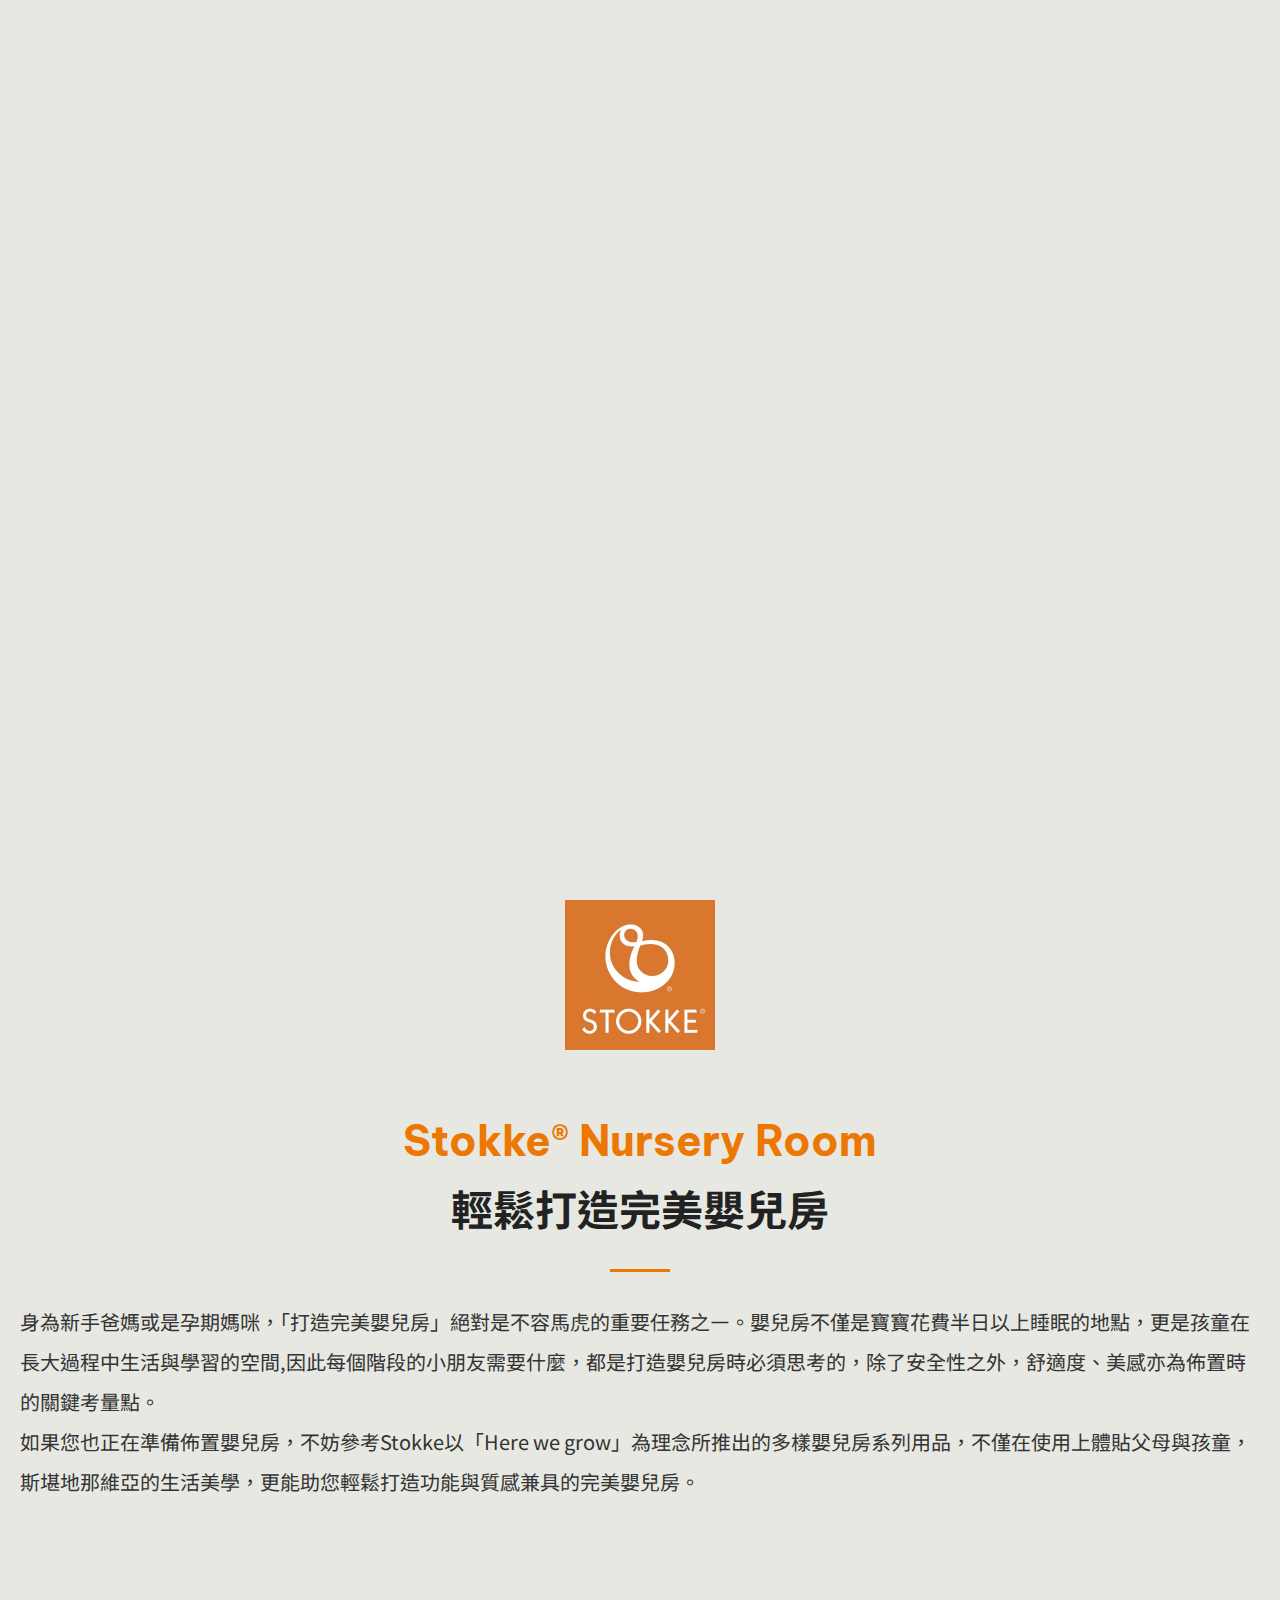
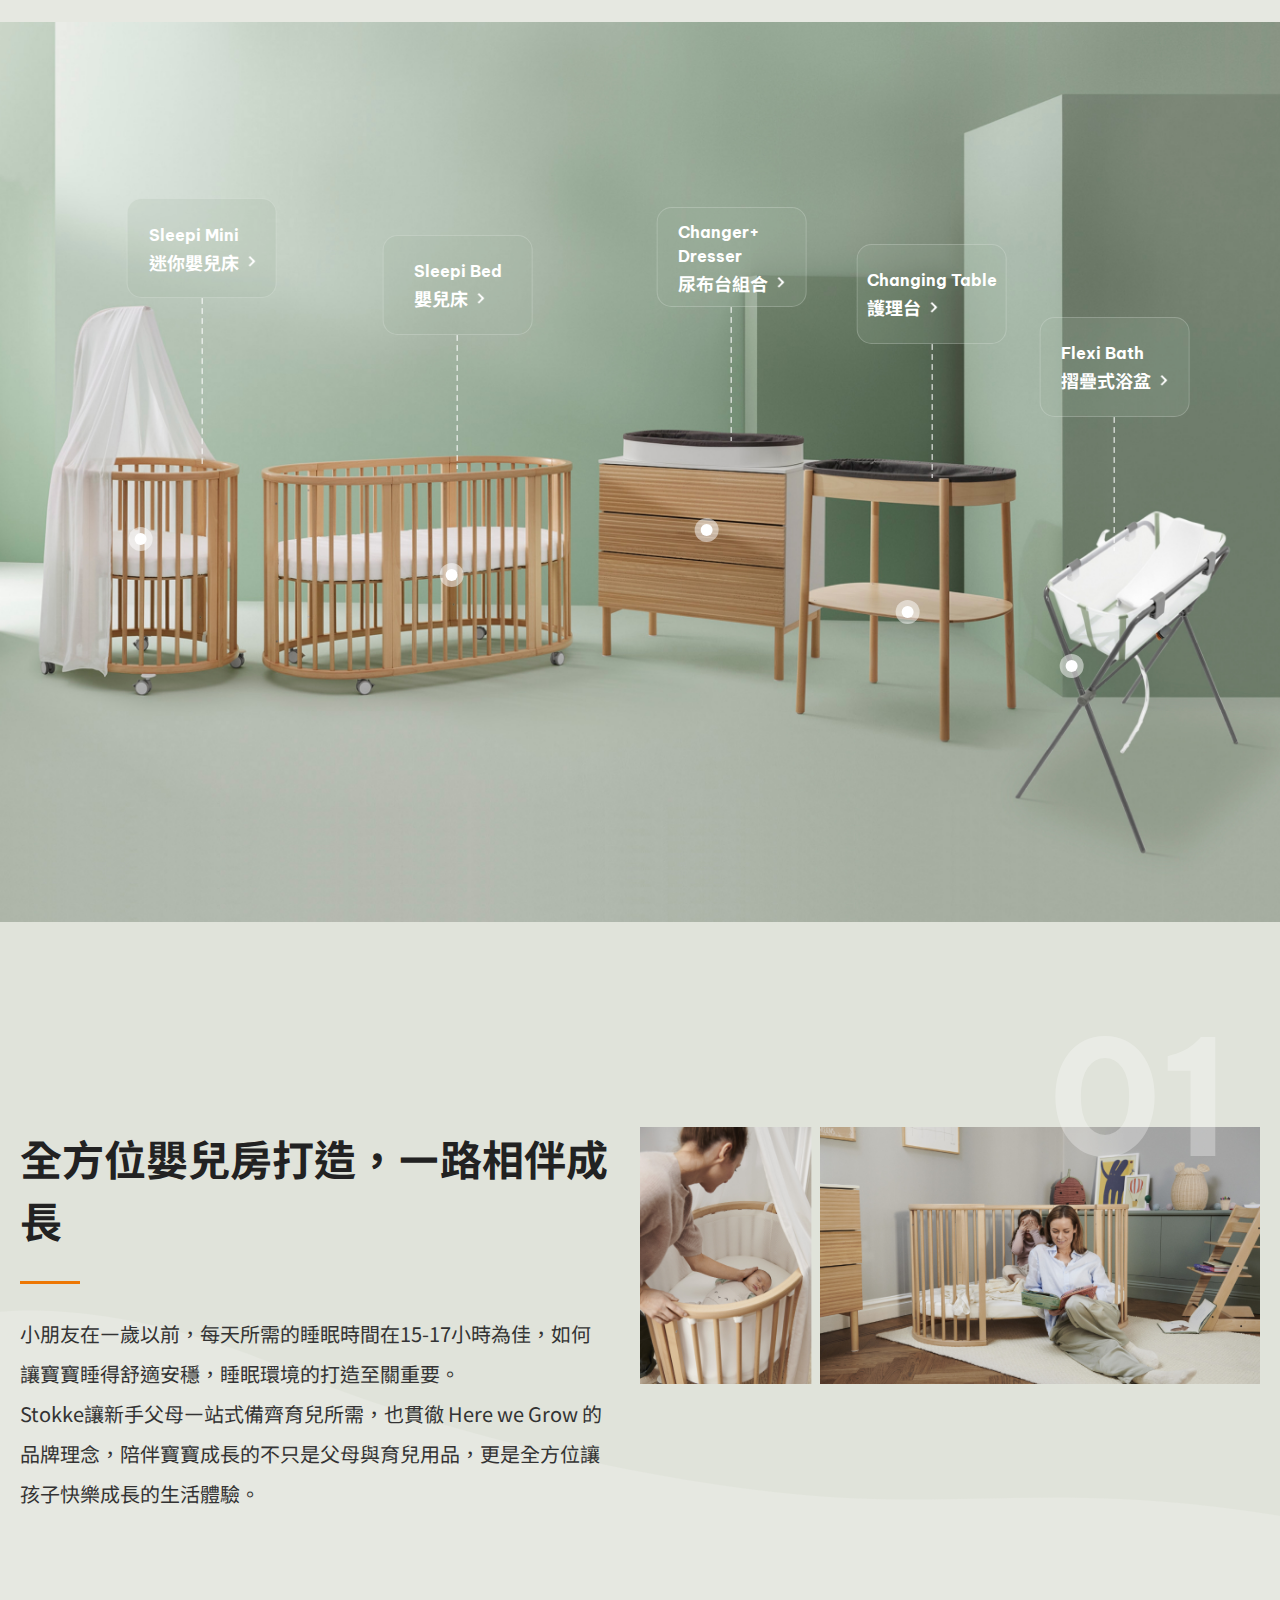
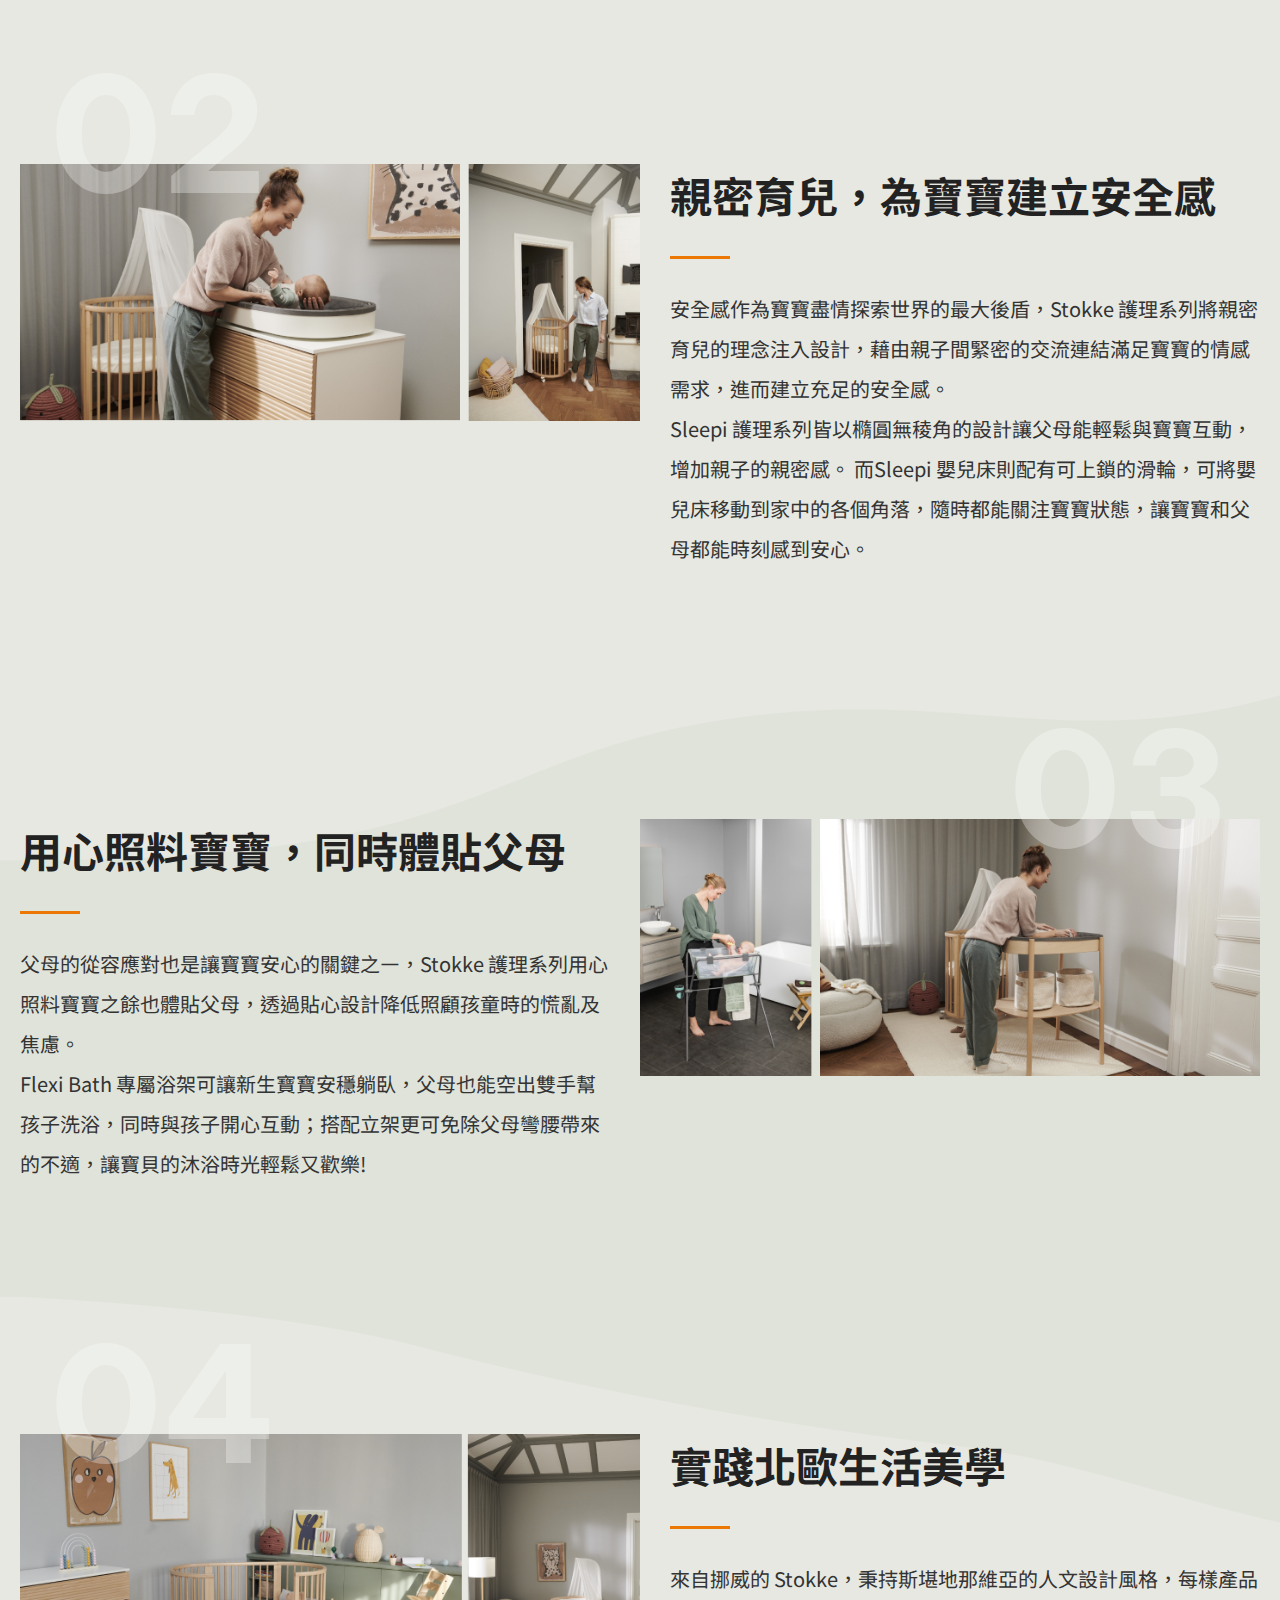
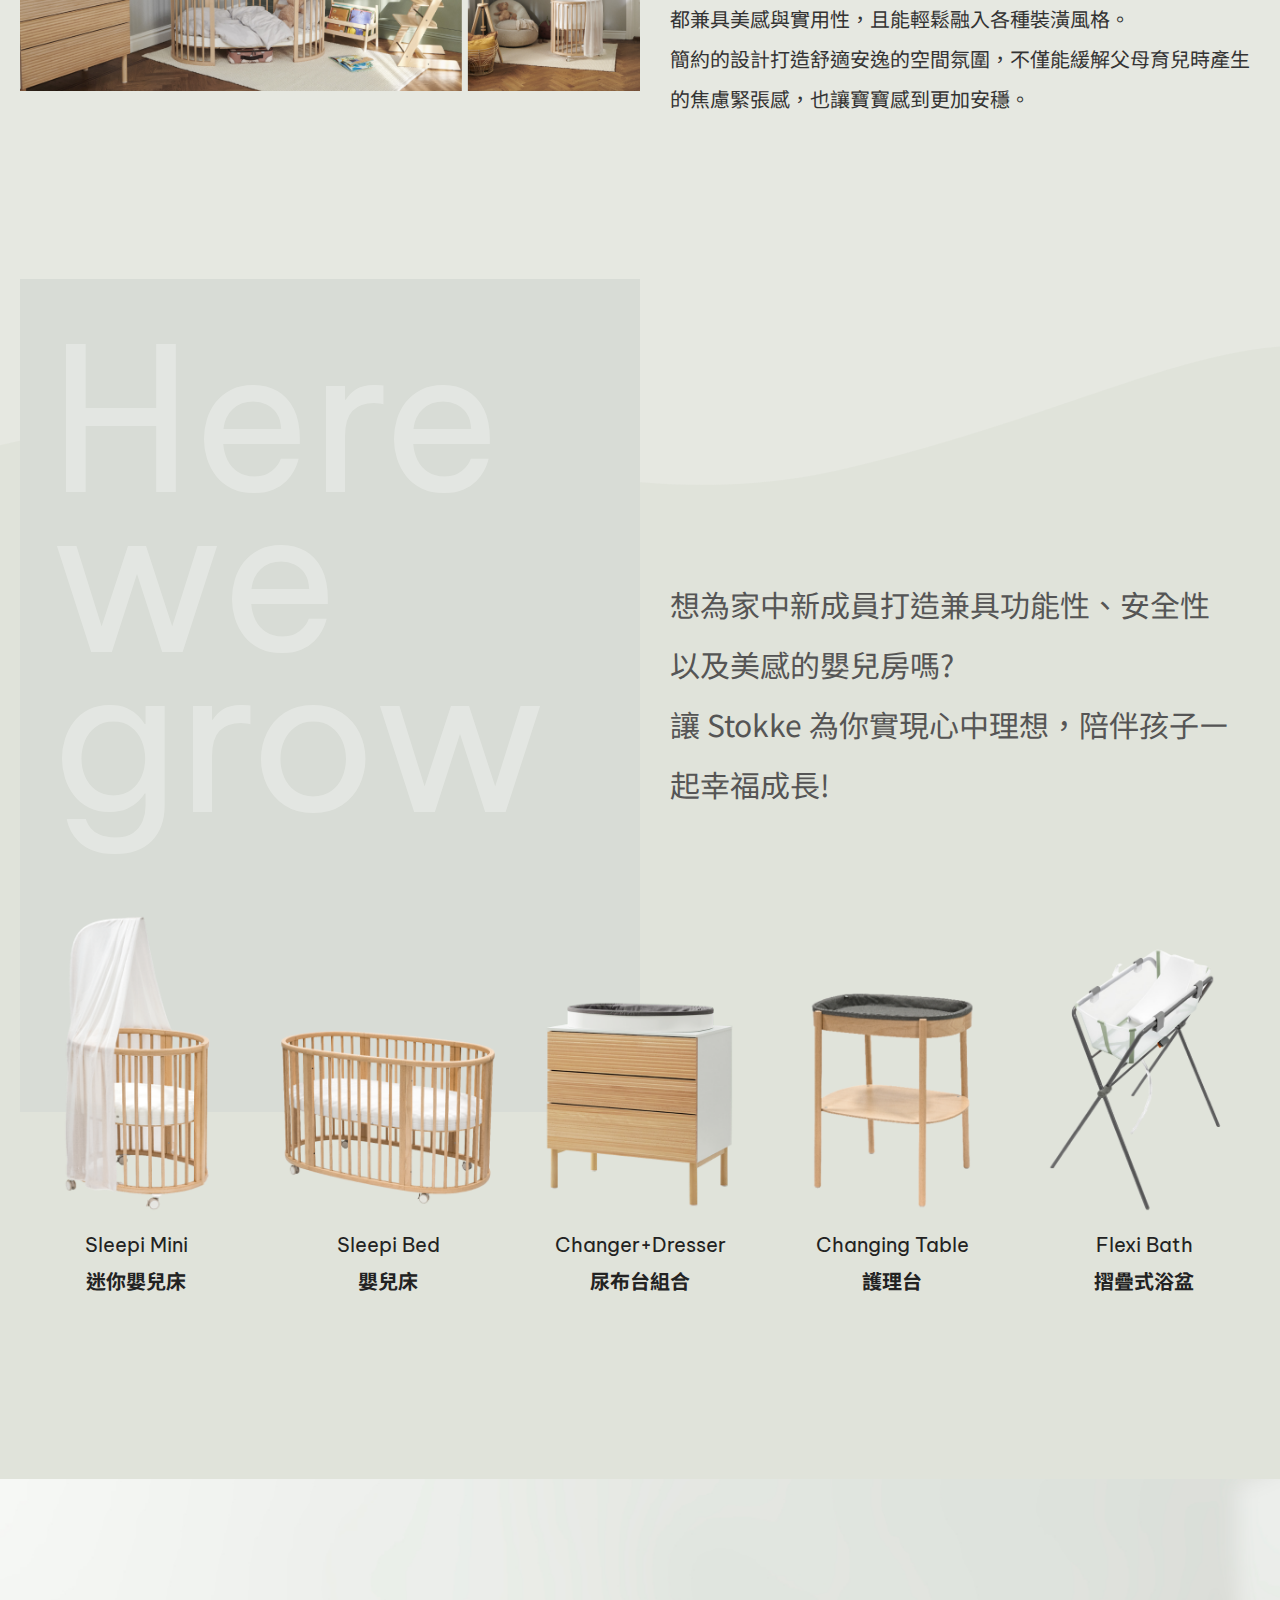
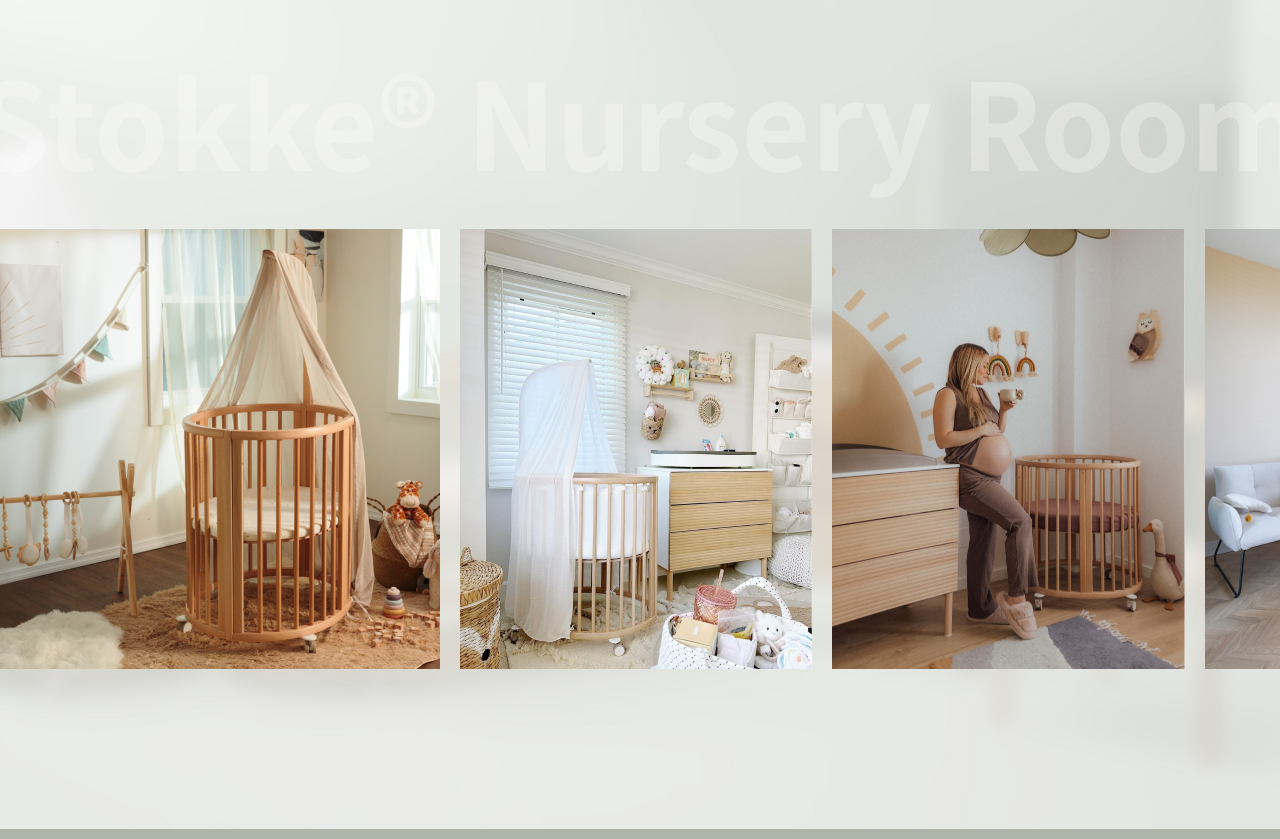
==== indexx.html @ a40c44a8 "切版送交" ====
<!DOCTYPE html>
<html lang="en">
<head>
    <meta charset="UTF-8">
    <meta name="viewport" content="width=device-width, initial-scale=1, user-scalable=1">
    <title>Stokke®</title>

    <link rel="stylesheet" href="assets/css/theme.css">
    <link rel="icon" href="assets/images/favicon.ico">

    <script type="text/javascript" src="assets/js/jquery-3.6.3.min.js"></script>
    <script type="text/javascript" src="assets/js/gsap.min.js"></script>
    <script type="text/javascript" src="assets/js/ScrollTrigger.min.js"></script>
    <script type="text/javascript" src="assets/js/ScrollToPlugin.min.js"></script>
    <script type="text/javascript" src="assets/js/app.js"></script>
</head>
<body>
    <div class="video">
        <video src="assets/images/video.mp4" autoplay muted loop></video>
    </div>
    <div class="main about">
        <div class="logo"></div>
        <div class="tit-style">
            <div class="en">Stokke® Nursery Room</div>
            <h2>輕鬆打造完美嬰兒房</h2>
            <div class="line"></div>
        </div>
        <div class="txt">
            <p class="marb_20">身為新手爸媽或是孕期媽咪，「打造完美嬰兒房」絕對是不容馬虎的重要任務之㇐。嬰兒房不僅是寶寶花費半日以上睡眠的地點，更是孩童在長大過程中生活與學習的空間,因此每個階段的小朋友需要什麼，都是打造嬰兒房時必須思考的，除了安全性之外，舒適度、美感亦為佈置時的關鍵考量點。</p>
            <p>如果您也正在準備佈置嬰兒房，不妨參考Stokke以「Here we grow」為理念所推出的多樣嬰兒房系列用品，不僅在使用上體貼父母與孩童，斯堪地那維亞的生活美學，更能助您輕鬆打造功能與質感兼具的完美嬰兒房。</p>
        </div>
    </div>
    <div class="overhide">
        <div class="room-pic">
            <div class="left-bg"></div>
            <div class="right-bg"></div>
            <div class="viewshow">
                <img src="assets/images/baby_room.jpg" alt="">
                <div class="pro-pop-txt type-1">
                    <div class="view">
                        <div class="close"></div>
                        <h5>Sleepi Mini 迷你嬰兒床</h5>
                        <p>佈置完美嬰兒房的第㇐步,當然是挑選㇐張能讓寶寶㇐覺好眠的嬰兒床。</p>
                        <p>Stokke 考量新生寶寶初來世界的陌生感,特別設計了專屬0-6個月使用的迷你嬰兒床,小而別緻的床型降低寶寶對大空間的恐慌感,橢圓形設計則模擬媽媽子宮 的環境,讓寶寶有如待在媽媽肚子裡般熟悉又安心。</p>
                        <div class="tool">
                            <a href="" class="link"><span>了解更多</span><span class="arrow"></span></a>
                        </div>
                    </div>
                </div>
                <div class="pro-pop-txt type-2">
                    <div class="view">
                        <div class="close"></div>
                        <h5>Sleepi Bed 嬰兒床</h5>
                        <p>寶寶6個月後，透過延伸套件，將迷你床搖身㇐變成為中床。</p>
                        <p>四段高度調節設計，貼合各個成長階段需求，陪伴寶寶㇐路至5歲。可拆卸側欄，不僅讓孩子有更多空間自由探索，更可培養孩子自行上下床。</p>
                        <div class="tool">
                            <a href="" class="link"><span>了解更多</span><span class="arrow"></span></a>
                        </div>
                    </div>
                </div>
                <div class="pro-pop-txt type-3">
                    <div class="view">
                        <div class="close"></div>
                        <h5>Changer+Dresser 尿布台組合</h5>
                        <p>作為最佳輔助的尿布台組合,布料選用防潑水且可機洗的易清潔材質,讓育兒生活更加從容省力。儲物櫃的三層寬敞抽屜不但可放置寶寶的護理用品,在孩子長大後,也能收納衣物及玩具,使用時長不受限!</p>
                        <div class="tool">
                            <a href="" class="link"><span>了解更多</span><span class="arrow"></span></a>
                        </div>
                    </div>
                </div>
                <div class="pro-pop-txt type-4">
                    <div class="view">
                        <div class="close"></div>
                        <h5>Changing Table 護理台</h5>
                        <p>除了嬰兒床,Stokke Sleepi 護理台同樣採用橢圓無稜角的設計,簡易版的設計方便移動至家中各處。底部簍空設計,父母在為寶寶換裝時可更加貼近,輕鬆與寶寶互動。</p>
                        <div class="tool">
                            <a href="" class="link"><span>了解更多</span><span class="arrow"></span></a>
                        </div>
                    </div>
                </div>
                <div class="pro-pop-txt type-5">
                    <div class="view">
                        <div class="close"></div>
                        <h5>Flexi Bath 摺疊式浴盆</h5>
                        <p>輕巧便攜、讓家長輕鬆為寶寶洗浴的 Stokke Flexi Bath摺疊式浴盆,從孩子出生便可搭配不同配件㇐路使用至4歲,成為最完美的「浴」兒神隊友。</p>
                        <div class="tool">
                            <a href="" class="link"><span>了解更多</span><span class="arrow"></span></a>
                        </div>
                    </div>
                </div>
                <div class="pro-dot pro-1">
                    <div class="dot">
                        <div class="pro-pop-txt">
                            <div class="view">
                                <h5>Sleepi Mini 迷你嬰兒床</h5>
                                <p>佈置完美嬰兒房的第㇐步,當然是挑選㇐張能讓寶寶㇐覺好眠的嬰兒床。</p>
                                <p>Stokke 考量新生寶寶初來世界的陌生感,特別設計了專屬0-6個月使用的迷你嬰兒床,小而別緻的床型降低寶寶對大空間的恐慌感,橢圓形設計則模擬媽媽子宮 的環境,讓寶寶有如待在媽媽肚子裡般熟悉又安心。</p>
                                <div class="tool">
                                    <a href="" class="link"><span>了解更多</span><span class="arrow"></span></a>
                                </div>
                            </div>
                        </div>
                    </div>
                </div>
                <div class="pro-dot pro-2">
                    <div class="dot">
                        <div class="pro-pop-txt">
                            <div class="view">
                                <h5>Sleepi Bed 嬰兒床</h5>
                                <p>寶寶6個月後，透過延伸套件，將迷你床搖身㇐變成為中床。</p>
                                <p>四段高度調節設計，貼合各個成長階段需求，陪伴寶寶㇐路至5歲。可拆卸側欄，不僅讓孩子有更多空間自由探索，更可培養孩子自行上下床。</p>
                                <div class="tool">
                                    <a href="" class="link"><span>了解更多</span><span class="arrow"></span></a>
                                </div>
                            </div>
                        </div>
                    </div>
                </div>
                <div class="pro-dot pro-3">
                    <div class="dot">
                        <div class="pro-pop-txt">
                            <div class="view">
                                <h5>Changer+Dresser 尿布台組合</h5>
                                <p>作為最佳輔助的尿布台組合,布料選用防潑水且可機洗的易清潔材質,讓育兒生活更加從容省力。儲物櫃的三層寬敞抽屜不但可放置寶寶的護理用品,在孩子長大後,也能收納衣物及玩具,使用時長不受限!</p>
                                <div class="tool">
                                    <a href="" class="link"><span>了解更多</span><span class="arrow"></span></a>
                                </div>
                            </div>
                        </div>
                    </div>
                </div>
                <div class="pro-dot pro-4">
                    <div class="dot">
                        <div class="pro-pop-txt">
                            <div class="view">
                                <h5>Changing Table 護理台</h5>
                                <p>除了嬰兒床,Stokke Sleepi 護理台同樣採用橢圓無稜角的設計,簡易版的設計方便移動至家中各處。底部簍空設計,父母在為寶寶換裝時可更加貼近,輕鬆與寶寶互動。</p>
                                <div class="tool">
                                    <a href="" class="link"><span>了解更多</span><span class="arrow"></span></a>
                                </div>
                            </div>
                        </div>
                    </div>
                </div>
                <div class="pro-dot pro-5">
                    <div class="dot">
                        <div class="pro-pop-txt">
                            <div class="view">
                                <h5>Flexi Bath 摺疊式浴盆</h5>
                                <p>輕巧便攜、讓家長輕鬆為寶寶洗浴的 Stokke Flexi Bath摺疊式浴盆,從孩子出生便可搭配不同配件㇐路使用至4歲,成為最完美的「浴」兒神隊友。</p>
                                <div class="tool">
                                    <a href="" class="link"><span>了解更多</span><span class="arrow"></span></a>
                                </div>
                            </div>
                        </div>
                    </div>
                </div>
                <div class="room-pro pro-1">
                    <div class="view">
                        <div class="pro-link">
                            <div class="box">
                                <div class="flex-show">
                                    <div class="en">Sleepi Mini</div>
                                    <p><span>迷你嬰兒床</span><span class="arrow"></span></p>
                                </div>
                            </div>
                            <div class="line"></div>
                        </div>
                    </div>
                </div>
                <div class="room-pro pro-2">
                    <div class="view">
                        <div class="pro-link">
                            <div class="box">
                                <div class="flex-show">
                                    <div class="en">Sleepi Bed</div>
                                    <p><span>嬰兒床</span><span class="arrow"></span></p>
                                </div>
                            </div>
                            <div class="line"></div>
                        </div>
                    </div>
                </div>
                <div class="room-pro pro-3">
                    <div class="view">
                        <div class="pro-link">
                            <div class="box">
                                <div class="flex-show">
                                    <div class="en">Changer+<br/>Dresser</div>
                                    <p><span>尿布台組合</span><span class="arrow"></span></p>
                                </div>
                            </div>
                            <div class="line"></div>
                        </div>
                    </div>
                </div>
                <div class="room-pro pro-4">
                    <div class="view">
                        <div class="pro-link">
                            <div class="box">
                                <div class="flex-show">
                                    <div class="en">Changing Table</div>
                                    <p><span>護理台</span><span class="arrow"></span></p>
                                </div>
                            </div>
                            <div class="line"></div>
                        </div>
                    </div>
                </div>
                <div class="room-pro pro-5">
                    <div class="view">
                        <div class="pro-link">
                            <div class="box">
                                <div class="flex-show">
                                    <div class="en">Flexi Bath</div>
                                    <p><span>摺疊式浴盆</span><span class="arrow"></span></p>
                                </div>
                            </div>
                            <div class="line"></div>
                        </div>
                    </div>
                </div>
            </div>
        </div>
        <div class="feature-box">
            <div class="item">
                <div class="bg">
                    <div class="t-part"></div>
                    <div class="b-part"></div>
                </div>
                <div class="box">
                    <div class="txt-part">
                        <div class="tit-style">
                            <h2>全方位嬰兒房打造，㇐路相伴成長</h2>
                            <div class="line"></div>
                        </div>
                        <div class="txt">
                            <p>小朋友在㇐歲以前，每天所需的睡眠時間在15-17小時為佳，如何讓寶寶睡得舒適安穩，睡眠環境的打造至關重要。</p>
                            <p>Stokke讓新手父母㇐站式備齊育兒所需，也貫徹 Here we Grow 的品牌理念，陪伴寶寶成長的不只是父母與育兒用品，更是全方位讓孩子快樂成長的生活體驗。</p>
                        </div>
                    </div>
                    <div class="pic-part">
                        <p>01</p>
                        <img src="assets/images/feature_pic1.png" alt="">
                    </div>
                </div>
            </div>
            <div class="item">
                <div class="box">
                    <div class="txt-part">
                        <div class="tit-style">
                            <h2>親密育兒，為寶寶建立安全感</h2>
                            <div class="line"></div>
                        </div>
                        <div class="txt">
                            <p>安全感作為寶寶盡情探索世界的最大後盾，Stokke 護理系列將親密育兒的理念注入設計，藉由親子間緊密的交流連結滿足寶寶的情感需求，進而建立充足的安全感。</p>
                            <p>Sleepi 護理系列皆以橢圓無稜角的設計讓父母能輕鬆與寶寶互動，增加親子的親密感。 而Sleepi 嬰兒床則配有可上鎖的滑輪，可將嬰兒床移動到家中的各個角落，隨時都能關注寶寶狀態，讓寶寶和父母都能時刻感到安心。</p>
                        </div>
                    </div>
                    <div class="pic-part">
                        <p>02</p>
                        <img src="assets/images/feature_pic2.png" alt="">
                    </div>
                </div>
            </div>
            <div class="item">
                <div class="bg">
                    <div class="t-part"></div>
                    <div class="m-part"></div>
                    <div class="b-part"></div>
                </div>
                <div class="box">
                    <div class="txt-part">
                        <div class="tit-style">
                            <h2>用心照料寶寶，同時體貼父母</h2>
                            <div class="line"></div>
                        </div>
                        <div class="txt">
                            <p>父母的從容應對也是讓寶寶安心的關鍵之㇐，Stokke 護理系列用心照料寶寶之餘也體貼父母，透過貼心設計降低照顧孩童時的慌亂及焦慮。</p>
                            <p>Flexi Bath 專屬浴架可讓新生寶寶安穩躺臥，父母也能空出雙手幫孩子洗浴，同時與孩子開心互動；搭配立架更可免除父母彎腰帶來的不適，讓寶貝的沐浴時光輕鬆又歡樂!</p>
                        </div>
                    </div>
                    <div class="pic-part">
                        <p>03</p>
                        <img src="assets/images/feature_pic3.png" alt="">
                    </div>
                </div>
            </div>
            <div class="item">
                <div class="box">
                    <div class="txt-part">
                        <div class="tit-style">
                            <h2>實踐北歐生活美學</h2>
                            <div class="line"></div>
                        </div>
                        <div class="txt">
                            <p>來自挪威的 Stokke，秉持斯堪地那維亞的人文設計風格，每樣產品都兼具美感與實用性，且能輕鬆融入各種裝潢風格。</p>
                            <p>簡約的設計打造舒適安逸的空間氛圍，不僅能緩解父母育兒時產生的焦慮緊張感，也讓寶寶感到更加安穩。</p>
                        </div>
                    </div>
                    <div class="pic-part">
                        <p>04</p>
                        <img src="assets/images/feature_pic4.png" alt="">
                    </div>
                </div>
            </div>
        </div>
        <div class="product-box">
            <div class="bg">
                <div class="view">
                    <div class="t-part"></div>
                    <div class="b-part"></div>
                </div>
            </div>
            <div class="box">
                <div class="txt">
                    <p>想為家中新成員打造兼具功能性、安全性以及美感的嬰兒房嗎?</p>
                    <p>讓 Stokke 為你實現心中理想，陪伴孩子㇐起幸福成長!</p>
                </div>
                <div class="bg">
                    <div class="show">
                        Here<br/>
                        we<br/>
                        grow
                    </div>
                </div>
            </div>
            <div class="pro-list">
                <div class="bg"></div>
                <div class="showbox">
                    <div class="item">
                        <div class="view">
                            <a href="" class="pic"></a>
                            <a href="" class="link">
                                <span class="en">Sleepi Mini</span>
                                <span>迷你嬰兒床</span>
                            </a>
                        </div>
                    </div>
                    <div class="item">
                        <div class="view">
                            <a href="" class="pic"></a>
                            <a href="" class="link">
                                <span class="en">Sleepi Bed</span>
                                <span>嬰兒床</span>
                            </a>
                        </div>
                    </div>
                    <div class="item">
                        <div class="view">
                            <a href="" class="pic"></a>
                            <a href="" class="link">
                                <span class="en">Changer+Dresser</span>
                                <span>尿布台組合</span>
                            </a>
                        </div>
                    </div>
                    <div class="item">
                        <div class="view">
                            <a href="" class="pic"></a>
                            <a href="" class="link">
                                <span class="en">Changing Table</span>
                                <span>護理台</span>
                            </a>
                        </div>
                    </div>
                    <div class="item">
                        <div class="view">
                            <a href="" class="pic"></a>
                            <a href="" class="link">
                                <span class="en">Flexi Bath</span>
                                <span>摺疊式浴盆</span>
                            </a>
                        </div>
                    </div>
                </div>
            </div>
        </div>
        <div class="scroll_box">
            <h2>Stokke® Nursery Room</h2>
            <div class="pic-list">
                <div class="box">
                    <div class="item">
                        <img src="assets/images/pic1.jpg" alt="">
                    </div>
                    <div class="item">
                        <img src="assets/images/pic2.jpg" alt="">
                    </div>
                    <div class="item">
                        <img src="assets/images/pic3.jpg" alt="">
                    </div>
                    <div class="item">
                        <img src="assets/images/pic4.jpg" alt="">
                    </div>
                    <div class="item">
                        <img src="assets/images/pic5.jpg" alt="">
                    </div>
                    <div class="item">
                        <img src="assets/images/pic6.jpg" alt="">
                    </div>
                    <div class="item">
                        <img src="assets/images/pic7.jpeg" alt="">
                    </div>
                    <div class="item">
                        <img src="assets/images/pic8.jpeg" alt="">
                    </div>
                    <div class="item">
                        <img src="assets/images/pic9.jpeg" alt="">
                    </div>
                    <div class="item">
                        <img src="assets/images/pic10.jpg" alt="">
                    </div>
                    <div class="item">
                        <img src="assets/images/pic11.jpeg" alt="">
                    </div>
                    <div class="item">
                        <img src="assets/images/pic12.jpeg" alt="">
                    </div>
                    <div class="item">
                        <img src="assets/images/pic13.jpg" alt="">
                    </div>
                    <div class="item">
                        <img src="assets/images/pic14.jpeg" alt="">
                    </div>
                </div>
            </div>
        </div>
    </div>
</body>
</html>
---- assets/css/theme.css ----
@import url("https://fonts.googleapis.com/css2?family=Be+Vietnam+Pro:ital,wght@0,700;1,400&family=Noto+Sans+TC:wght@400;700&display=swap");a{-moz-transition:all 0.1s cubic-bezier(0.04, 0.45, 0.2, 0.96);-o-transition:all 0.1s cubic-bezier(0.04, 0.45, 0.2, 0.96);-webkit-transition:all 0.1s cubic-bezier(0.04, 0.45, 0.2, 0.96);transition:all 0.1s cubic-bezier(0.04, 0.45, 0.2, 0.96)}@media only screen and (min-width: 1280px){a:hover{-moz-transition:all 0.1s cubic-bezier(0.04, 0.45, 0.2, 0.96);-o-transition:all 0.1s cubic-bezier(0.04, 0.45, 0.2, 0.96);-webkit-transition:all 0.1s cubic-bezier(0.04, 0.45, 0.2, 0.96);transition:all 0.1s cubic-bezier(0.04, 0.45, 0.2, 0.96)}}@keyframes move-up{0%{opacity:0;filter:alpha(opacity=0);-moz-opacity:0;-khtml-opacity:0;transform:translateY(30px)}100%{opacity:1;filter:alpha(opacity=100);-moz-opacity:1;-khtml-opacity:1;transform:translateY(0)}}@keyframes move-left{0%{opacity:0;filter:alpha(opacity=0);-moz-opacity:0;-khtml-opacity:0;transform:translateX(30px)}100%{opacity:1;filter:alpha(opacity=100);-moz-opacity:1;-khtml-opacity:1;transform:translateX(0)}}*{box-sizing:border-box}body,div,dl,dt,dd,ul,ol,li,h1,h2,h3,h4,h5,h6,pre,form,fieldset,input,textarea,p,blockquote,img{margin:0px;padding:0px}fieldset,img,abbr,acronym{border:0}q:before,q:after{content:''}input,button,select,textarea{border:none;outline:none;font-family:"Noto Sans TC","Microsoft JhengHei",sans-serif}button{background:none;cursor:pointer;padding:0;font-family:"Noto Sans TC","Microsoft JhengHei",sans-serif}a{cursor:pointer;text-decoration:none}body,html{width:100%;height:100%}body{font-weight:normal;font-family:"Noto Sans TC","Microsoft JhengHei",sans-serif;color:#333;font-size:20px;line-height:40px;background:#E6E8E1}@media (-ms-high-contrast: active), (-ms-high-contrast: none){body{font-weight:600}}@media only screen and (max-width: 767px){body{font-size:18px;line-height:36px}}.clearfix:after{content:".";display:block;height:0;clear:both;visibility:hidden}.clearfix{zoom:1}.clear{clear:both}.fleft{float:left}.fright{float:right}.ul{list-style:none}.lileft li{float:left}.bold{font-weight:700}@media (-ms-high-contrast: active), (-ms-high-contrast: none){.bold{font-weight:800}}.italic{font-style:italic}.text_line{text-decoration:underline}.align_center{text-align:center}.align_left{text-align:left}.align_right{text-align:right}@media only screen and (max-width: 767px){.align-center-mb{text-align:center}.align-left-mb{text-align:left}.align-right-mb{text-align:right}}@media only screen and (min-width: 768px){.align-center-pad{text-align:center}.align-left-pad{text-align:left}.align-right-pad{text-align:right}}@media only screen and (max-width: 991px){.align-center-pads{text-align:center}.align-left-pads{text-align:left}.align-right-pads{text-align:right}}.row{margin-left:-5px;margin-right:-5px}.col-1{padding-right:5px;padding-left:5px;width:calc($grid / 12 * 1)}.col-2{padding-right:5px;padding-left:5px;width:calc($grid / 12 * 2)}.col-3{padding-right:5px;padding-left:5px;width:calc($grid / 12 * 3)}.col-4{padding-right:5px;padding-left:5px;width:calc($grid / 12 * 4)}.col-5{padding-right:5px;padding-left:5px;width:calc($grid / 12 * 5)}.col-6{padding-right:5px;padding-left:5px;width:calc($grid / 12 * 6)}.col-7{padding-right:5px;padding-left:5px;width:calc($grid / 12 * 7)}.col-8{padding-right:5px;padding-left:5px;width:calc($grid / 12 * 8)}.col-9{padding-right:5px;padding-left:5px;width:calc($grid / 12 * 9)}.col-10{padding-right:5px;padding-left:5px;width:calc($grid / 12 * 10)}.col-11{padding-right:5px;padding-left:5px;width:calc($grid / 12 * 11)}.col-12{padding-right:5px;padding-left:5px;width:calc($grid / 12 * 12)}@media only screen and (min-width: 768px){.row-pad{margin-left:-15px;margin-right:-15px}.col-pad-1{padding-right:15px;padding-left:15px;width:calc($grid / 12 * 1)}.col-pad-2{padding-right:15px;padding-left:15px;width:calc($grid / 12 * 2)}.col-pad-3{padding-right:15px;padding-left:15px;width:calc($grid / 12 * 3)}.col-pad-4{padding-right:15px;padding-left:15px;width:calc($grid / 12 * 4)}.col-pad-5{padding-right:15px;padding-left:15px;width:calc($grid / 12 * 5)}.col-pad-6{padding-right:15px;padding-left:15px;width:calc($grid / 12 * 6)}.col-pad-7{padding-right:15px;padding-left:15px;width:calc($grid / 12 * 7)}.col-pad-8{padding-right:15px;padding-left:15px;width:calc($grid / 12 * 8)}.col-pad-9{padding-right:15px;padding-left:15px;width:calc($grid / 12 * 9)}.col-pad-10{padding-right:15px;padding-left:15px;width:calc($grid / 12 * 10)}.col-pad-11{padding-right:15px;padding-left:15px;width:calc($grid / 12 * 11)}.col-pad-12{padding-right:15px;padding-left:15px;width:calc($grid / 12 * 12)}}@media only screen and (min-width: 992px){.row-pcxs{margin-left:-10px;margin-right:-10px}.col-pcxs-1{padding-right:10px;padding-left:10px;width:calc($grid / 12 * 1)}.col-pcxs-2{padding-right:10px;padding-left:10px;width:calc($grid / 12 * 2)}.col-pcxs-3{padding-right:10px;padding-left:10px;width:calc($grid / 12 * 3)}.col-pcxs-4{padding-right:10px;padding-left:10px;width:calc($grid / 12 * 4)}.col-pcxs-5{padding-right:10px;padding-left:10px;width:calc($grid / 12 * 5)}.col-pcxs-6{padding-right:10px;padding-left:10px;width:calc($grid / 12 * 6)}.col-pcxs-7{padding-right:10px;padding-left:10px;width:calc($grid / 12 * 7)}.col-pcxs-8{padding-right:10px;padding-left:10px;width:calc($grid / 12 * 8)}.col-pcxs-9{padding-right:10px;padding-left:10px;width:calc($grid / 12 * 9)}.col-pcxs-10{padding-right:10px;padding-left:10px;width:calc($grid / 12 * 10)}.col-pcxs-11{padding-right:10px;padding-left:10px;width:calc($grid / 12 * 11)}.col-pcxs-12{padding-right:10px;padding-left:10px;width:calc($grid / 12 * 12)}}@media only screen and (min-width: 1280px){.row-pcs{margin-left:-20px;margin-right:-20px}.col-pcs-1{padding-right:20px;padding-left:20px;width:calc($grid / 12 * 1)}.col-pcs-2{padding-right:20px;padding-left:20px;width:calc($grid / 12 * 2)}.col-pcs-3{padding-right:20px;padding-left:20px;width:calc($grid / 12 * 3)}.col-pcs-4{padding-right:20px;padding-left:20px;width:calc($grid / 12 * 4)}.col-pcs-5{padding-right:20px;padding-left:20px;width:calc($grid / 12 * 5)}.col-pcs-6{padding-right:20px;padding-left:20px;width:calc($grid / 12 * 6)}.col-pcs-7{padding-right:20px;padding-left:20px;width:calc($grid / 12 * 7)}.col-pcs-8{padding-right:10px;padding-left:10px;width:calc($grid / 12 * 8)}.col-pcs-9{padding-right:20px;padding-left:20px;width:calc($grid / 12 * 9)}.col-pcs-10{padding-right:20px;padding-left:20px;width:calc($grid / 12 * 10)}.col-pcs-11{padding-right:20px;padding-left:20px;width:calc($grid / 12 * 11)}.col-pcs-12{padding-right:20px;padding-left:20px;width:calc($grid / 12 * 12)}}@media only screen and (min-width: 1440px){.row-pcm{margin-left:-15px;margin-right:-15px}.col-pcm-1{padding-right:15px;padding-left:15px;width:calc($grid / 12 * 1)}.col-pcm-2{padding-right:15px;padding-left:15px;width:calc($grid / 12 * 2)}.col-pcm-3{padding-right:15px;padding-left:15px;width:calc($grid / 12 * 3)}.col-pcm-4{padding-right:15px;padding-left:15px;width:calc($grid / 12 * 4)}.col-pcm-5{padding-right:15px;padding-left:15px;width:calc($grid / 12 * 5)}.col-pcm-6{padding-right:15px;padding-left:15px;width:calc($grid / 12 * 6)}.col-pcm-7{padding-right:15px;padding-left:15px;width:calc($grid / 12 * 7)}.col-pcm-8{padding-right:15px;padding-left:15px;width:calc($grid / 12 * 8)}.col-pcm-9{padding-right:15px;padding-left:15px;width:calc($grid / 12 * 9)}.col-pcm-10{padding-right:15px;padding-left:15px;width:calc($grid / 12 * 10)}.col-pcm-11{padding-right:15px;padding-left:15px;width:calc($grid / 12 * 11)}.col-pcm-12{padding-right:15px;padding-left:15px;width:calc($grid / 12 * 12)}}@media only screen and (min-width: 1600px){.row-pcl{margin-left:-15px;margin-right:-15px}.col-pcl-1{padding-right:15px;padding-left:15px;width:calc($grid / 12 * 1)}.col-pcl-2{padding-right:15px;padding-left:15px;width:calc($grid / 12 * 2)}.col-pcl-3{padding-right:15px;padding-left:15px;width:calc($grid / 12 * 3)}.col-pcl-4{padding-right:15px;padding-left:15px;width:calc($grid / 12 * 4)}.col-pcl-5{padding-right:15px;padding-left:15px;width:calc($grid / 12 * 5)}.col-pcl-6{padding-right:15px;padding-left:15px;width:calc($grid / 12 * 6)}.col-pcl-7{padding-right:15px;padding-left:15px;width:calc($grid / 12 * 7)}.col-pcl-8{padding-right:15px;padding-left:15px;width:calc($grid / 12 * 8)}.col-pcl-9{padding-right:15px;padding-left:15px;width:calc($grid / 12 * 9)}.col-pcl-10{padding-right:15px;padding-left:15px;width:calc($grid / 12 * 10)}.col-pcl-11{padding-right:15px;padding-left:15px;width:calc($grid / 12 * 11)}.col-pcl-12{padding-right:15px;padding-left:15px;width:calc($grid / 12 * 12)}}.en{font-family:"Be Vietnam Pro",sans-serif}.main{max-width:1280px;margin-left:auto;margin-right:auto;padding-left:20px;padding-right:20px}@media only screen and (max-width: 991px){.main{padding-left:30px;padding-right:30px}}@media only screen and (max-width: 767px){.main{padding-left:20px;padding-right:20px}}.overhide{overflow:hidden}.video{width:100%;height:100vh}.video video{width:100%;height:100%;object-fit:cover}@media only screen and (max-width: 767px){.about{padding-bottom:60px}}@media only screen and (min-width: 768px){.about{padding-bottom:120px}}.logo{background:url("../images/logo.jpg") 50% 50% no-repeat;background-size:contain}@media only screen and (max-width: 767px){.logo{width:50px;height:50px;margin:0 auto 30px auto}}@media only screen and (min-width: 768px){.logo{width:150px;height:150px;margin:0 auto 60px auto}}.tit-style{font-weight:bold;text-align:center}.tit-style .en{color:#ED7703}.tit-style h2{color:#222}.tit-style .line{margin-left:auto;margin-right:auto;background:#ED7703}@media only screen and (max-width: 767px){.tit-style{font-size:36px;line-height:42px;margin-bottom:15px}.tit-style .en{margin-bottom:5px}.tit-style h2{margin-bottom:15px;font-size:36px;line-height:42px}.tit-style .line{width:30px;height:2px}}@media only screen and (min-width: 768px){.tit-style{font-size:42px;line-height:62px;margin-bottom:30px}.tit-style .en{margin-bottom:5px}.tit-style h2{margin-bottom:30px;font-size:42px;line-height:62px}.tit-style .line{width:60px;height:3px}}.room-pic{width:100%;position:relative;z-index:2}@media only screen and (max-width: 991px){.room-pic .viewshow{position:relative;padding-top:70.3125%;background:url("../images/baby_room_mb.jpg") 50% 50% no-repeat;background-size:cover}.room-pic .viewshow img{display:none}}@media only screen and (min-width: 992px){.room-pic{height:100vh}.room-pic .left-bg{position:absolute;z-index:1;top:0;left:0;width:50%;height:100%;background:url("../images/baby_room_left.jpg") 0 0 repeat-x;background-size:auto 100%}.room-pic .right-bg{position:absolute;z-index:1;top:0;right:0;width:50%;height:100%;background:url("../images/baby_room_right.jpg") 0 0 repeat-x;background-size:auto 100%}.room-pic .viewshow{position:absolute;top:0;left:50%;transform:translateX(-50%);z-index:2;height:100%}.room-pic .viewshow img{width:auto;height:100%}}.room-pro{position:absolute;top:50%;left:50%;background:rgba(0,0,0,0.5);width:0}.room-pro .view{position:relative;width:100%;height:100%}@media only screen and (max-width: 991px){.room-pro{height:24%}.room-pro.pro-1{margin-left:-35%;margin-top:-22%;height:30%}.room-pro.pro-2{margin-left:-16%;margin-top:-18%}.room-pro.pro-3{margin-left:5%;margin-top:-20%}.room-pro.pro-4{margin-left:20%;margin-top:-17.5%}.room-pro.pro-5{margin-left:36%;margin-top:-10.5%}}@media only screen and (max-width: 767px){.room-pro{height:40%;transform:scale(0.5)}.room-pro.pro-1{margin-left:-35%;margin-top:-27%;height:50%}.room-pro.pro-2{margin-left:-16%;margin-top:-21%}.room-pro.pro-3{margin-left:5%;margin-top:-24%}.room-pro.pro-4{margin-left:24%;margin-top:-21.5%}.room-pro.pro-5{margin-left:40%;margin-top:-16.5%}}@media only screen and (min-width: 992px){.room-pro{height:26vh}.room-pro.pro-1{margin-left:-24%;margin-top:-15%;height:29.528796vh}.room-pro.pro-2{margin-left:-10%;margin-top:-13%}.room-pro.pro-3{margin-left:5%;margin-top:-14.5%}.room-pro.pro-4{margin-left:16%;margin-top:-12.5%}.room-pro.pro-5{margin-left:26%;margin-top:-8.5%}}.pro-link{height:100%;position:absolute;top:0;left:50%;transform:translateX(-50%);display:flex;flex-direction:column;align-items:center}.pro-link .box{background:rgba(159,181,159,0.2);border:1px solid rgba(255,255,255,0.2);display:flex;justify-content:center;align-items:center}.pro-link .flex-show{color:#fff;font-weight:bold}.pro-link p span{display:inline-block;vertical-align:middle}.pro-link .line{flex:1 1 100%;width:1px;background:url("../images/line_bg.png") 50% 0 repeat-y}@media only screen and (max-width: 991px){.pro-link{width:110px}.pro-link .box{width:110px;flex:0 0 80px;border-radius:5px}.pro-link .flex-show{font-size:12px;line-height:16px}.pro-link p{font-size:14px}.pro-link .arrow{width:8px;height:12px;background:url("../images/arrow_mb.png") 50% 50% no-repeat;background-size:contain;margin-left:10px}}@media only screen and (max-width: 767px){.pro-link .arrow{margin-left:5px}}@media only screen and (min-width: 992px){.pro-link{width:150px}.pro-link .box{width:150px;flex:0 0 100px;border-radius:15px}.pro-link .flex-show{font-size:16px;line-height:24px}.pro-link p{font-size:18px}.pro-link .arrow{width:7px;height:12px;background:url("../images/arrow.png") 50% 50% no-repeat;background-size:contain;margin-left:10px}}.pro-dot{position:absolute;top:50%;left:50%;z-index:1}.pro-dot.now .dot{background:#fff}.pro-dot.now .dot::after{background:#ED7703}.pro-dot .dot{border-radius:50%;background:rgba(255,255,255,0.5);position:relative;display:flex;align-items:center;justify-content:center}.pro-dot .dot::after{display:block;content:'';border-radius:50%;background:#fff}@media only screen and (max-width: 991px){.pro-dot.pro-1{margin:7% 0 0 -40%}.pro-dot.pro-2{margin:8% 0 0 -18%}.pro-dot.pro-3{margin:2.5% 0 0 3%}.pro-dot.pro-4{margin:10% 0 0 18%}.pro-dot.pro-5{margin:15% 0 0 32%}.pro-dot.now .dot{border:1px solid #ED7703}.pro-dot .dot{width:16px;height:16px}.pro-dot .dot::after{width:8px;height:8px}}@media only screen and (min-width: 992px){.pro-dot.pro-1{margin:3% 0 0 -28%}.pro-dot.pro-2{margin:5% 0 0 -11%}.pro-dot.pro-3{margin:2.5% 0 0 3%}.pro-dot.pro-4{margin:7% 0 0 14%}.pro-dot.pro-5{margin:10% 0 0 23%}.pro-dot.now .dot{border:2px solid #ED7703}.pro-dot.now .pro-pop-txt{display:block}.pro-dot .dot{width:24px;height:24px}.pro-dot .dot::after{width:12px;height:12px}}.pro-pop-txt{display:none;position:absolute}.pro-pop-txt .view{background:#fff;color:#555;box-shadow:0 3px 10px rgba(0,0,0,0.16);font-size:18px;line-height:36px}.pro-pop-txt h5{color:#222;font-size:18px}.pro-pop-txt .tool{display:flex;justify-content:flex-end}.pro-pop-txt .link{color:#ED7703;font-size:18px}.pro-pop-txt .link span{display:inline-block;vertical-align:middle}.pro-pop-txt .link span:not(.arrow){position:relative}.pro-pop-txt .link span:not(.arrow)::after{content:'';width:100%;height:1px;position:absolute;left:0;bottom:-1px;background:#ED7703}.pro-pop-txt .link .arrow{width:7px;height:12px;background:url("../images/arrow_org.png") 50% 50% no-repeat;background-size:contain;margin-left:10px}@media only screen and (max-width: 991px){.pro-pop-txt{width:calc(100vw - 60px);height:calc(100% - 40px);top:20px;left:50%;transform:translateX(-50%)}.pro-pop-txt.mb-style{display:block;z-index:2}.pro-pop-txt .view{height:100%;position:relative;border-radius:10px;padding:30px}.pro-pop-txt h5{margin-bottom:10px;line-height:40px}.pro-pop-txt .close{position:absolute;top:30px;right:30px;width:40px;height:40px;background:url("../images/close.png") 50% 50% no-repeat;background-size:contain}.pro-pop-txt .tool{padding-top:30px}}@media only screen and (max-width: 767px){.pro-pop-txt{width:calc(100vw - 40px);height:auto}.pro-pop-txt .view{height:auto;padding:15px}.pro-pop-txt .tool{padding-top:15px}.pro-pop-txt .close{top:15px;right:15px}.pro-pop-txt .link span .arrow{margin-left:5px}}@media only screen and (min-width: 992px){.pro-pop-txt{width:460px;top:29px;left:50%;transform:translateX(-50%);padding-top:10px}.pro-pop-txt::after{content:'';position:absolute;top:0;left:50%;transform:translateX(-50%);border-width:0 15px 10px 15px;border-color:transparent transparent #fff transparent;border-style:solid}.pro-pop-txt .view{border-radius:15px;padding:20px;font-size:18px;line-height:30px}.pro-pop-txt h5{margin-bottom:10px;line-height:30px}.pro-pop-txt .tool{padding-top:30px}}.feature-box{position:relative;z-index:1}.feature-box .tit-style{text-align:left}.feature-box .tit-style .line{margin-left:0;margin-right:auto}.feature-box .item{position:relative}.feature-box .item .box{position:relative;z-index:2;max-width:1480px;margin-left:auto;margin-right:auto}.feature-box .bg{position:absolute;z-index:1;width:100%}.feature-box .txt-part,.feature-box .pic-part{position:relative;z-index:2}.feature-box .pic-part p{position:absolute;font-weight:bold;color:#fff;opacity:.3;filter:alpha(opacity=30);-moz-opacity:.3;-khtml-opacity:.3;z-index:2;letter-spacing:0}.feature-box .pic-part img{position:relative;z-index:1;max-width:100%}@media only screen and (max-width: 991px){.feature-box{padding-bottom:120px}.feature-box .item{padding-top:120px}.feature-box .item .box{padding-left:30px;padding-right:30px}.feature-box .item:nth-child(1) .bg{height:100%;top:0;left:50%;transform:translateX(-50%)}.feature-box .item:nth-child(1) .bg .t-part{width:100%;height:100%;background:#E0E3DA}.feature-box .item:nth-child(1) .bg .b-part{width:100%;padding-top:18.385417%;background:url("../images/wave_bg_1.png") 50% bottom no-repeat;background-size:100% 100%}.feature-box .item:nth-child(3) .bg{height:100%;top:0;left:50%;transform:translateX(-50%)}.feature-box .item:nth-child(3) .bg .t-part{width:100%;height:20%;background:url("../images/wave_bg_2.png") 50% top no-repeat;background-size:100% 100%}.feature-box .item:nth-child(3) .bg .m-part{width:100%;height:80%;background:#E0E3DA}.feature-box .item:nth-child(3) .bg .b-part{width:100%;height:20%;background:url("../images/wave_bg_3.png") 50% top no-repeat;background-size:100% 100%}.feature-box .txt-part{margin-bottom:30px}}@media only screen and (max-width: 767px){.feature-box .item .box{padding-left:20px;padding-right:20px}.feature-box .txt-part{margin-bottom:20px}}@media only screen and (min-width: 992px){.feature-box{padding-bottom:160px}.feature-box .item{padding-top:130px}.feature-box .item .box{padding-left:20px;padding-right:20px;display:flex}.feature-box .item:nth-child(odd) .txt-part{padding-right:30px}.feature-box .item:nth-child(odd) .pic-part p{right:30px}.feature-box .item:nth-child(even) .box{flex-direction:row-reverse}.feature-box .item:nth-child(even) .txt-part{padding-left:30px}.feature-box .item:nth-child(even) .pic-part p{left:30px}.feature-box .item:nth-child(1){padding-top:205px}.feature-box .item:nth-child(1) .bg{top:0;left:50%;transform:translateX(-50%)}.feature-box .item:nth-child(1) .bg .t-part{width:100%;height:383px;background:#E0E3DA}.feature-box .item:nth-child(1) .bg .b-part{width:1920px;height:353px;background:url("../images/wave_bg_1.png") 50% bottom no-repeat;background-size:100% 100%}.feature-box .item:nth-child(2){padding-top:250px}.feature-box .item:nth-child(3){padding-top:250px}.feature-box .item:nth-child(3) .bg{top:-95px;left:50%;transform:translateX(-50%)}.feature-box .item:nth-child(3) .bg .t-part{width:1920px;height:398px;background:url("../images/wave_bg_2.png") 50% top no-repeat;background-size:100% 100%}.feature-box .item:nth-child(3) .bg .m-part{width:100%;height:425px;background:#E0E3DA}.feature-box .item:nth-child(3) .bg .b-part{width:1920px;height:398px;background:url("../images/wave_bg_3.png") 50% top no-repeat;background-size:100% 100%}.feature-box .item:nth-child(4){padding-top:250px}.feature-box .txt-part,.feature-box .pic-part{width:50%}.feature-box .pic-part p{font-family:"Be Vietnam Pro",sans-serif;font-size:160px;line-height:200px;top:-130px}}@media only screen and (min-width: 1440px){.feature-box .item:nth-child(odd) .txt-part{padding-right:90px}.feature-box .item:nth-child(odd) .pic-part p{right:100px}.feature-box .item:nth-child(even) .box{flex-direction:row-reverse}.feature-box .item:nth-child(even) .txt-part{padding-left:90px}.feature-box .item:nth-child(even) .pic-part p{left:100px}}.product-box{position:relative}.product-box>.bg{position:absolute;left:0;bottom:0;width:100%;height:100%}.product-box>.bg .view{position:relative;height:100%}.product-box>.bg .t-part{position:absolute;left:0;width:100%;background:url("../images/wave_bg_4.png") 50% 0 no-repeat;background-size:100% 100%}.product-box>.bg .b-part{position:absolute;left:0;bottom:0;width:100%;height:100%;background:#E0E3DA}.product-box .box{max-width:1480px;margin-left:auto;margin-right:auto;position:relative}.product-box .box .bg{background:#D8DCD6}.product-box .box .show{width:100%;height:100%;color:#fff;opacity:.3;filter:alpha(opacity=30);-moz-opacity:.3;-khtml-opacity:.3;font-family:"Be Vietnam Pro",sans-serif}.product-box .txt{font-size:30px;line-height:60px;color:#555}@media only screen and (max-width: 991px){.product-box{padding-bottom:140px}.product-box .box{padding-left:30px;padding-right:30px}.product-box .box .bg{width:50vw;margin-left:-30px;padding-top:15px;padding-left:30px}.product-box .box .show{font-size:16vw;line-height:calc(16vw * 1)}.product-box .txt{padding-bottom:30px}}@media only screen and (max-width: 767px){.product-box{padding-bottom:60px}.product-box .box{padding-left:20px;padding-right:20px}.product-box .box .bg{margin-left:-20px;padding-left:20px}.product-box .box .show{font-size:50px;line-height:60px}}@media only screen and (min-width: 992px){.product-box{padding-bottom:140px}.product-box>.bg{padding-top:208px}.product-box>.bg .t-part{top:-145px;height:145px}.product-box .box{padding-left:20px;padding-right:20px;padding-top:295px}.product-box .box .bg{position:absolute;height:100%;top:0;left:20px;width:calc(50% - 20px)}.product-box .box .show{font-size:160px;line-height:160px;padding-left:30px;padding-top:60px}.product-box .txt{width:50%;margin-left:50%;padding-bottom:70px;padding-right:30px;padding-left:30px}}@media only screen and (min-width: 1280px){.product-box .box .show{font-size:200px;line-height:160px}}@media only screen and (min-width: 1440px){.product-box .box .show{padding-left:100px}.product-box .txt{padding-right:100px;padding-left:90px}}.pro-list{max-width:1480px;margin-left:auto;margin-right:auto;position:relative}.pro-list .bg{position:absolute;top:0;z-index:1;background:#D8DCD6}.pro-list .showbox{position:relative;z-index:2;display:flex;align-items:center;justify-content:space-between}.pro-list .showbox .item:nth-child(1) .pic{background:url("../images/pro_1.png") 50% 50% no-repeat;background-size:contain}.pro-list .showbox .item:nth-child(2) .pic{background:url("../images/pro_2.png") 50% 50% no-repeat;background-size:contain}.pro-list .showbox .item:nth-child(3) .pic{background:url("../images/pro_3.png") 50% 50% no-repeat;background-size:contain}.pro-list .showbox .item:nth-child(4) .pic{background:url("../images/pro_4.png") 50% 50% no-repeat;background-size:contain}.pro-list .showbox .item:nth-child(5) .pic{background:url("../images/pro_5.png") 50% 50% no-repeat;background-size:contain}.pro-list .showbox .pic{display:block;padding-top:128.6%;margin-bottom:15px}.pro-list .showbox .link{display:block;text-align:center;color:#222}.pro-list .showbox .link span{display:block}.pro-list .showbox .link span:nth-child(2){font-weight:bold}@media only screen and (max-width: 991px){.pro-list{padding-bottom:60px}.pro-list .showbox .item{flex:0 0 120px;width:120px;margin-right:10px}.pro-list .showbox .item:last-child{margin-right:0}.pro-list .showbox .link{font-size:18px;line-height:24px}.pro-list .bg{left:0;width:50%;height:100%}}@media only screen and (min-width: 992px){.pro-list{padding-left:20px;padding-right:20px}.pro-list .showbox .item{flex:0 0 calc(20% - 16px);width:20%}.pro-list .showbox .item .view{padding-top:30px;padding-bottom:40px}.pro-list .showbox .link{font-size:20px;line-height:36px}.pro-list .bg{left:20px;width:calc(50% - 20px);height:50%}}@media only screen and (min-width: 1440px){.pro-list{padding-left:80px;padding-right:80px}}.scroll_box{background:url("../images/scroll_bg.jpg") 50% 0 no-repeat;background-size:cover;position:relative}.scroll_box h2{width:max-content;color:#fff;text-align:center;opacity:.3;filter:alpha(opacity=30);-moz-opacity:.3;-khtml-opacity:.3;position:absolute;left:50%;transform:translateX(-50%)}.scroll_box .pic-list .box{display:flex;align-items:center}.scroll_box .pic-list .item{height:440px;margin-right:20px}.scroll_box .pic-list .item img{max-height:100%}@media only screen and (max-width: 767px){.scroll_box{padding-top:126px;padding-bottom:60px;border-bottom:5px solid #ADB5A8}.scroll_box h2{top:60px;font-size:36px;line-height:36px}.scroll_box .pic-list .item{height:120px;margin-right:10px}}@media only screen and (min-width: 768px){.scroll_box{padding-top:350px;padding-bottom:160px;border-bottom:10px solid #ADB5A8}.scroll_box h2{top:160px;font-size:120px;line-height:160px}.scroll_box .pic-list .item{height:440px;margin-right:20px}}
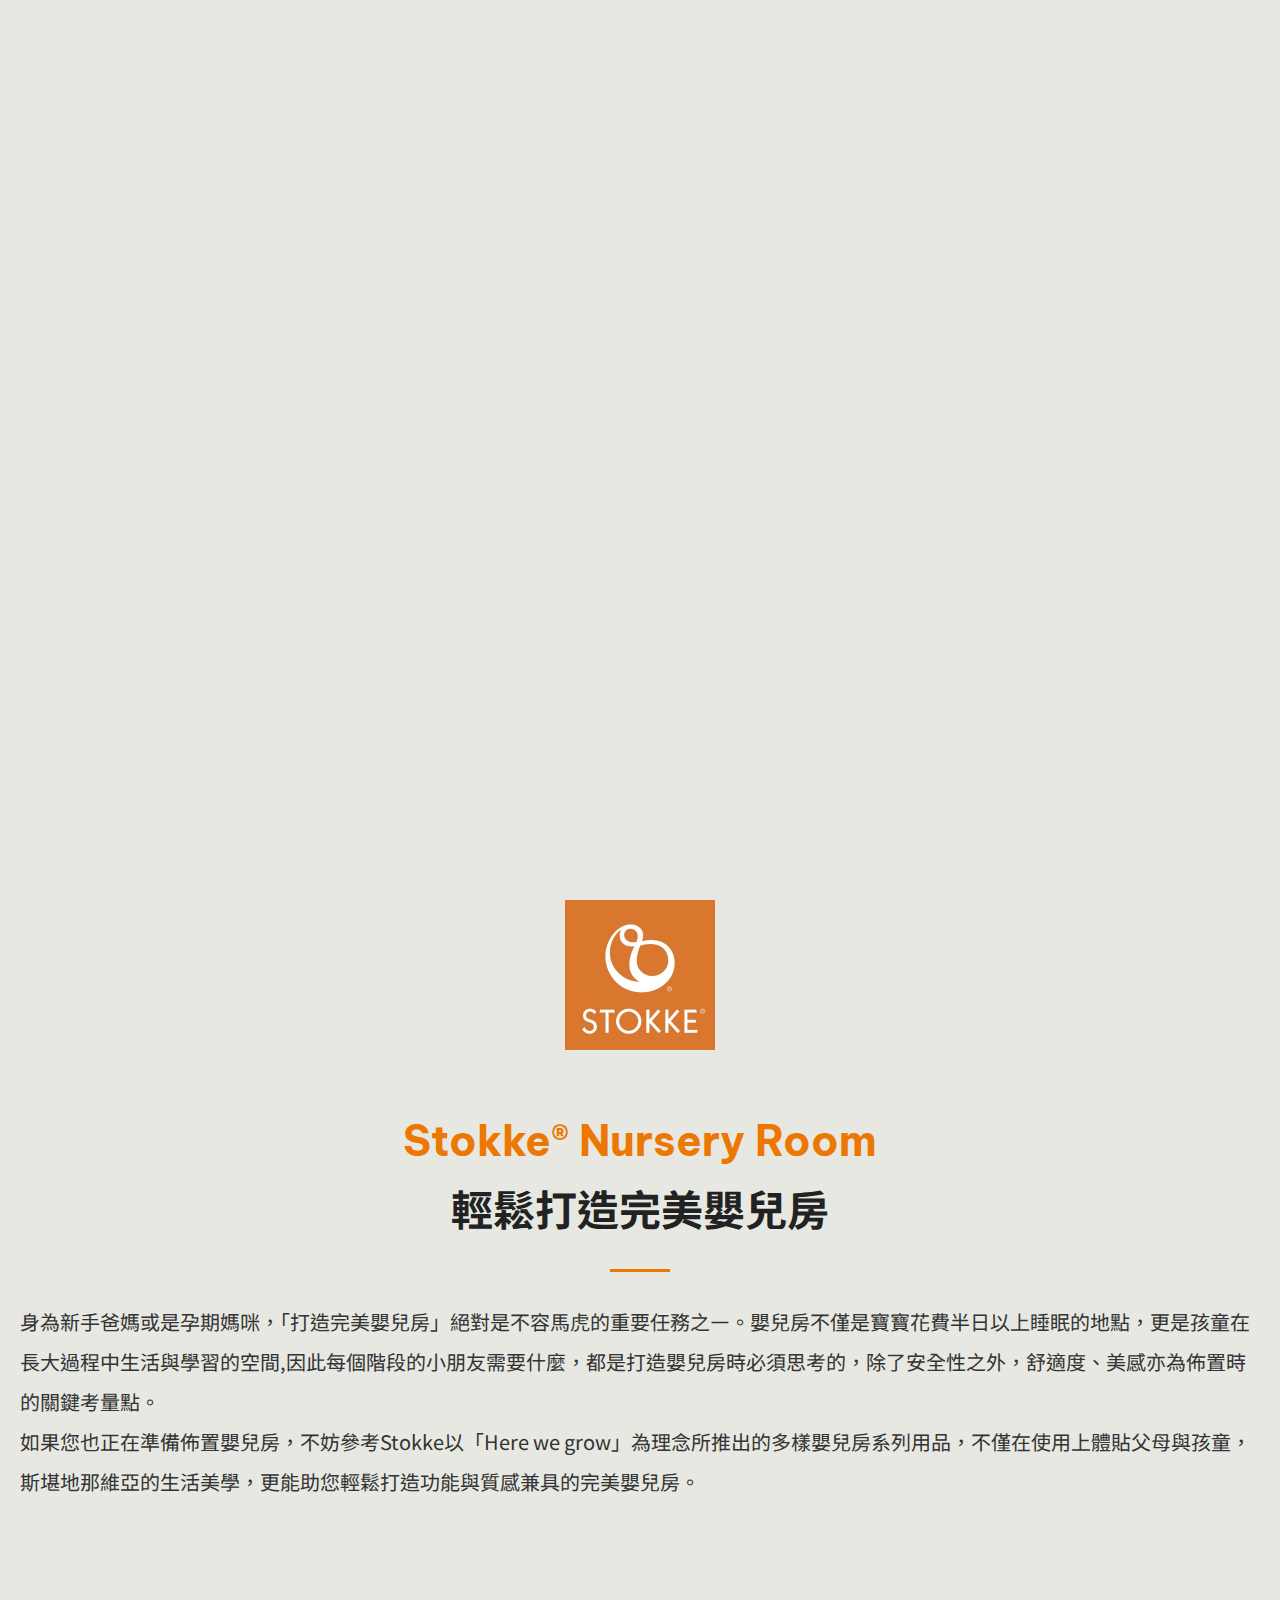
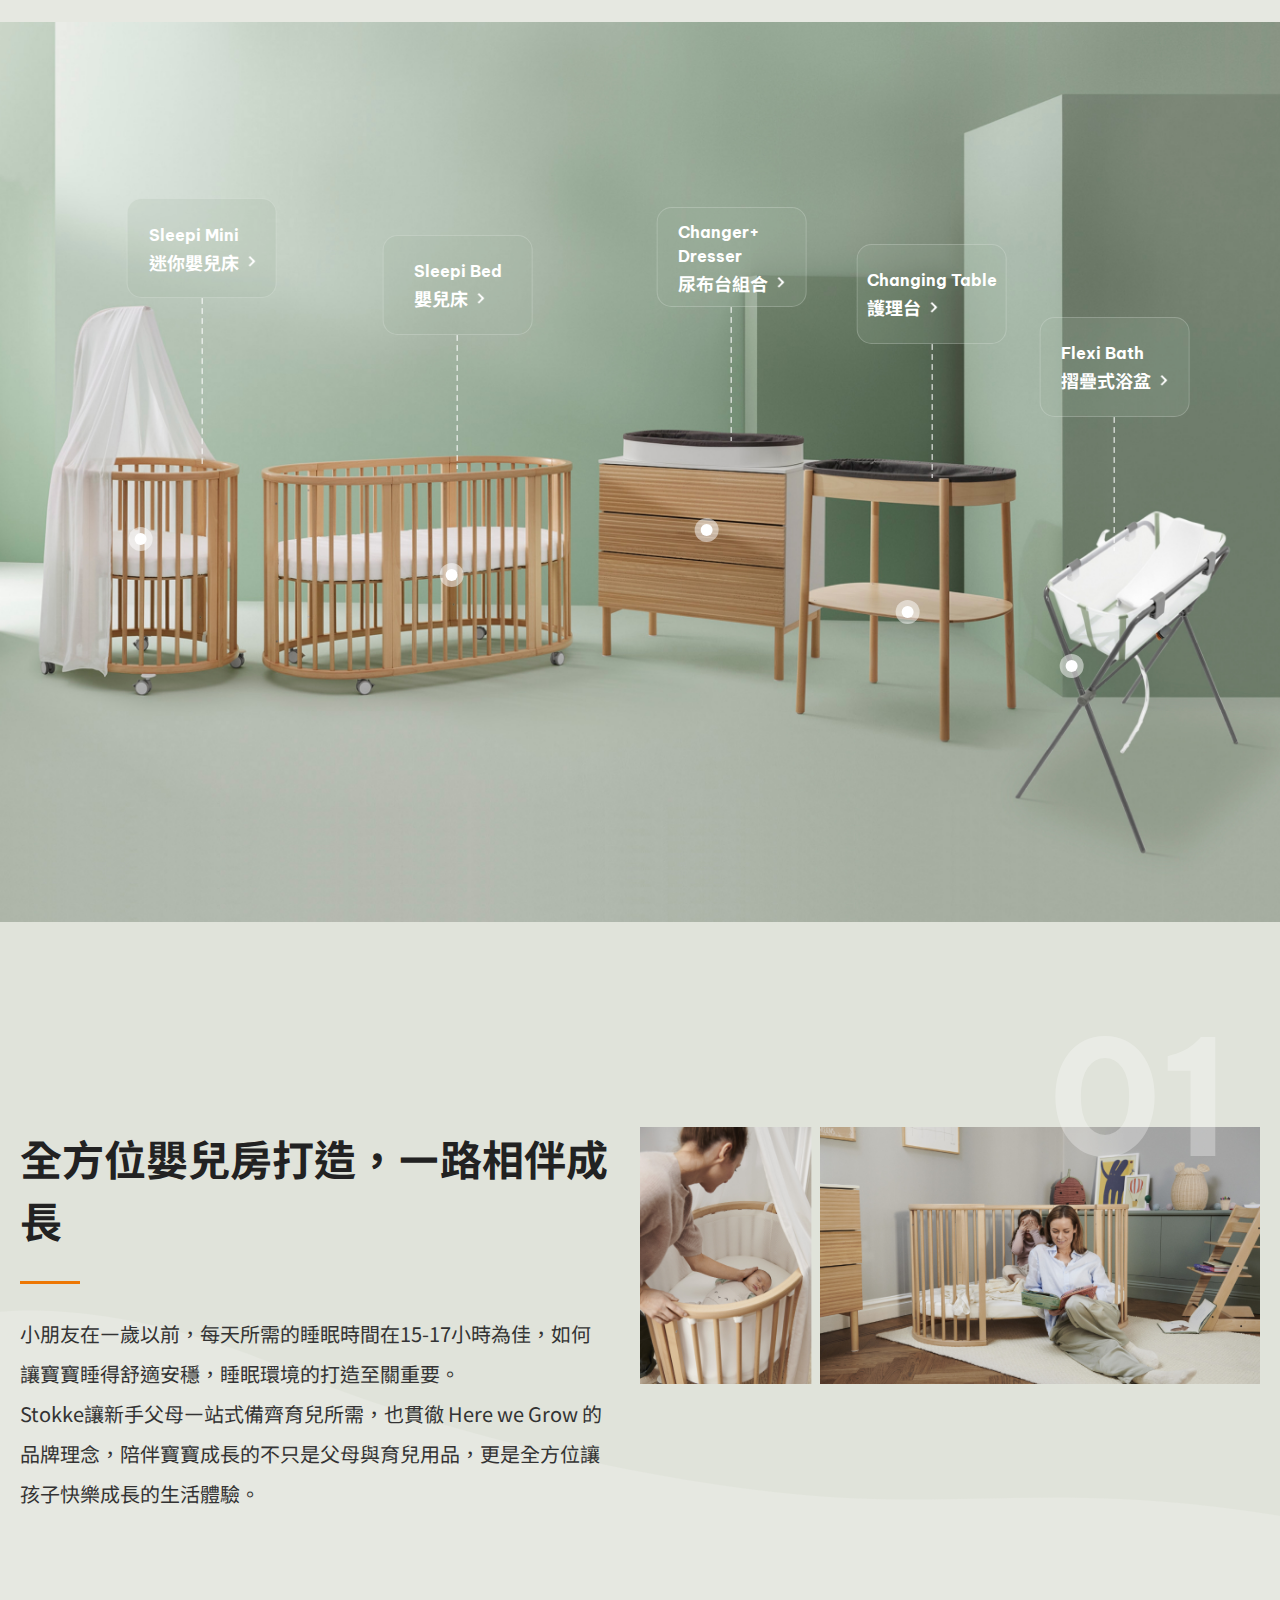
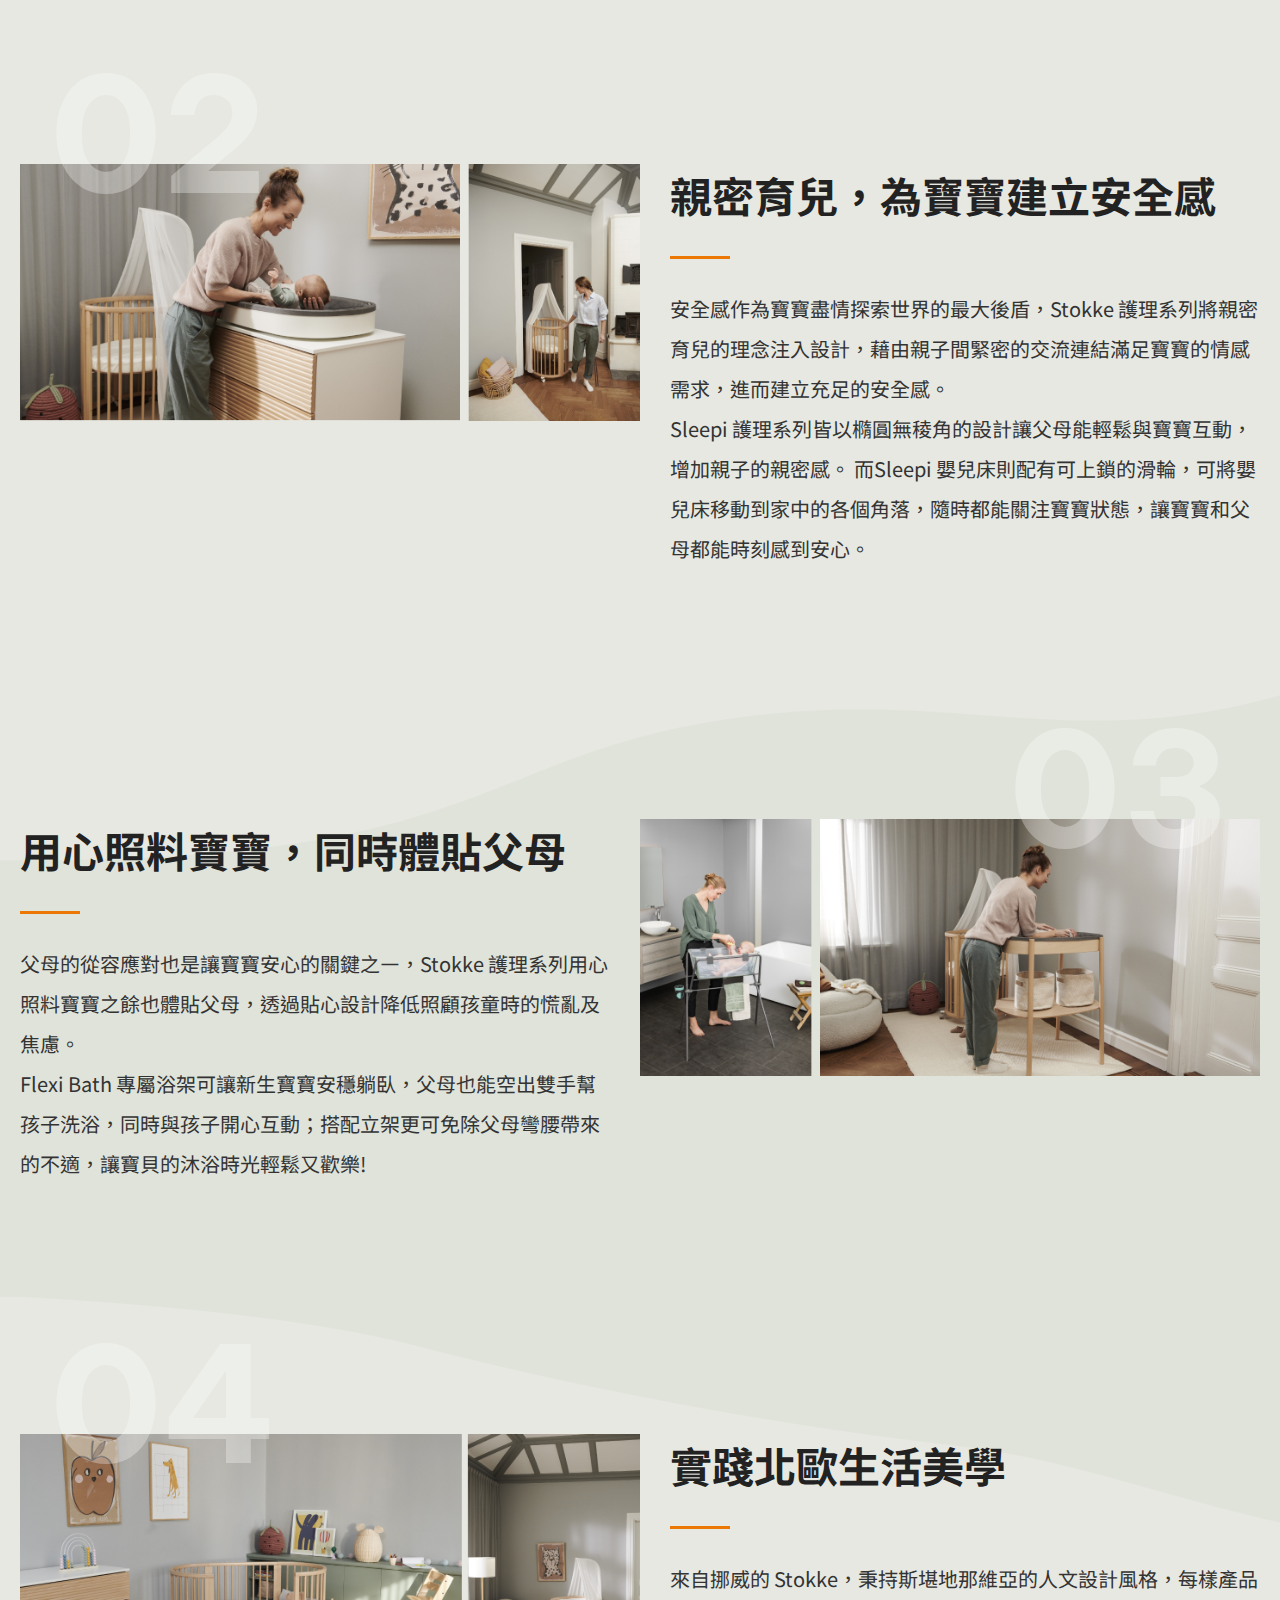
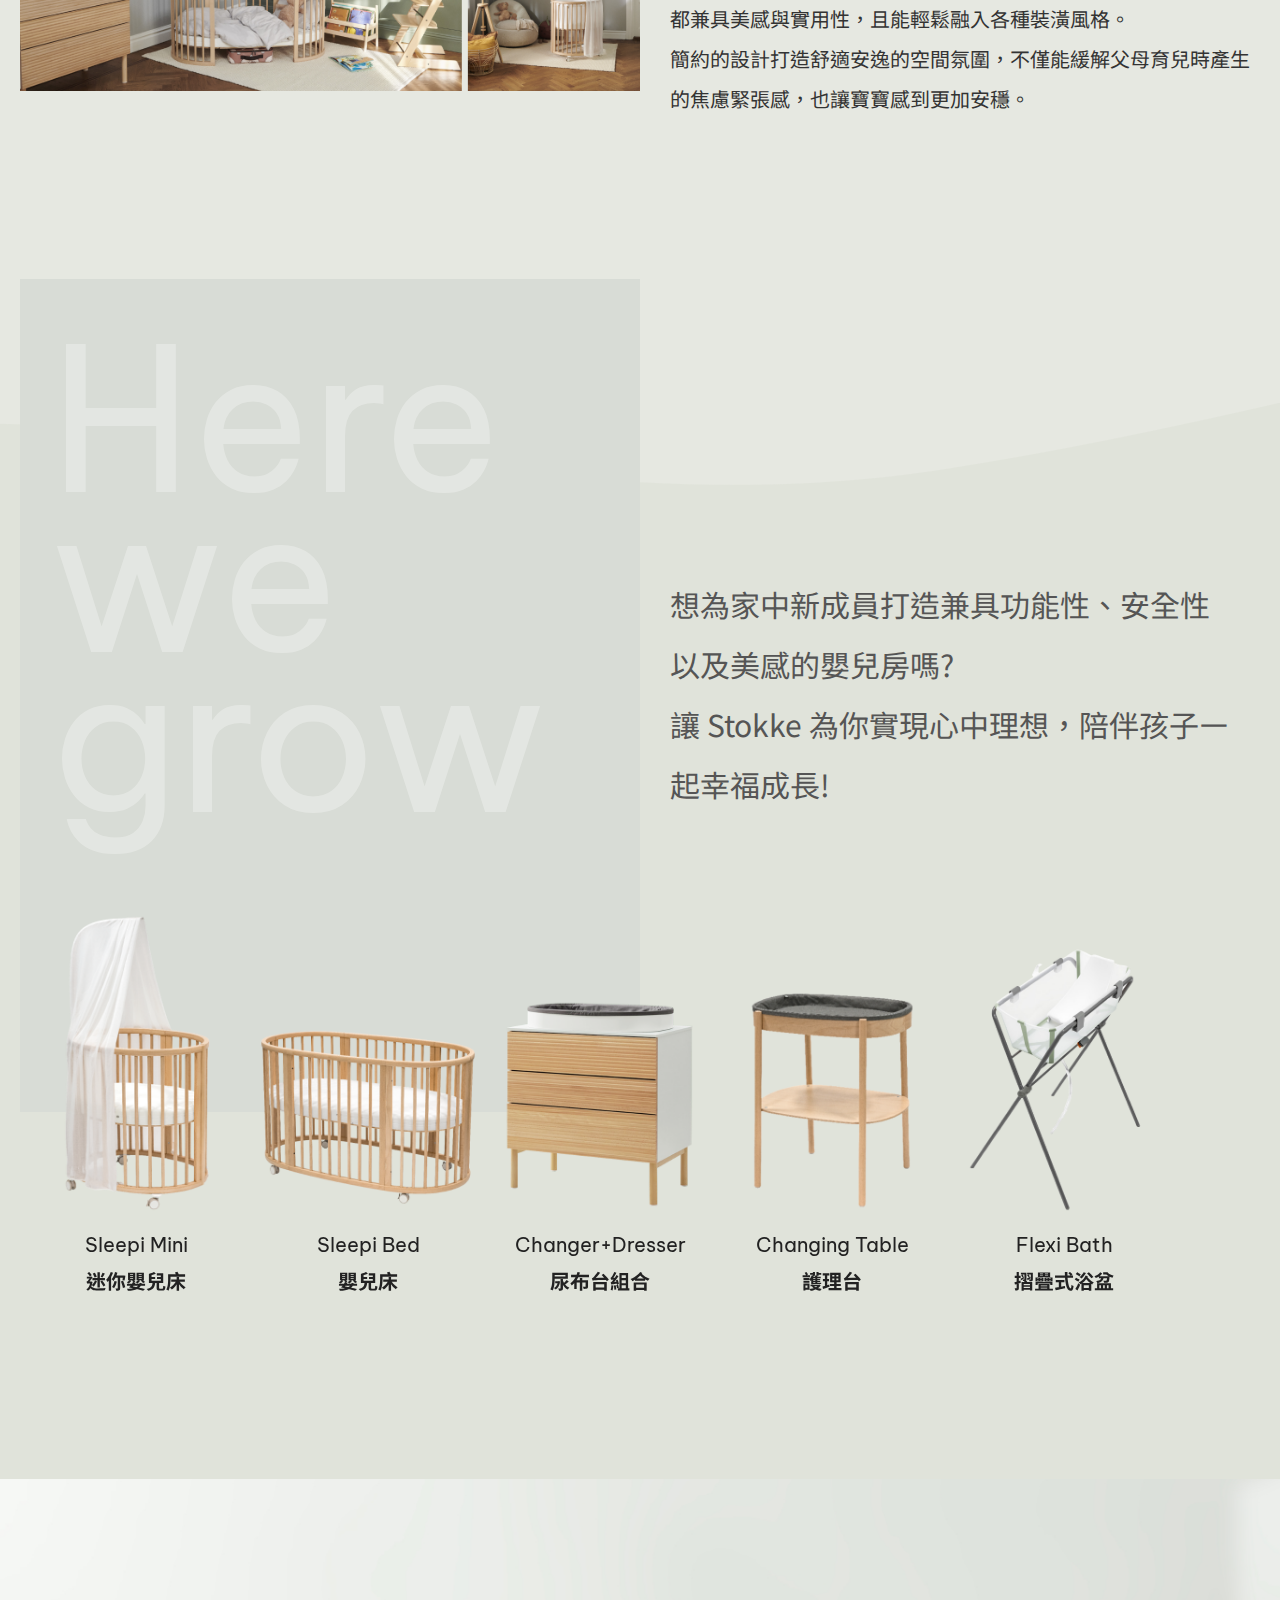
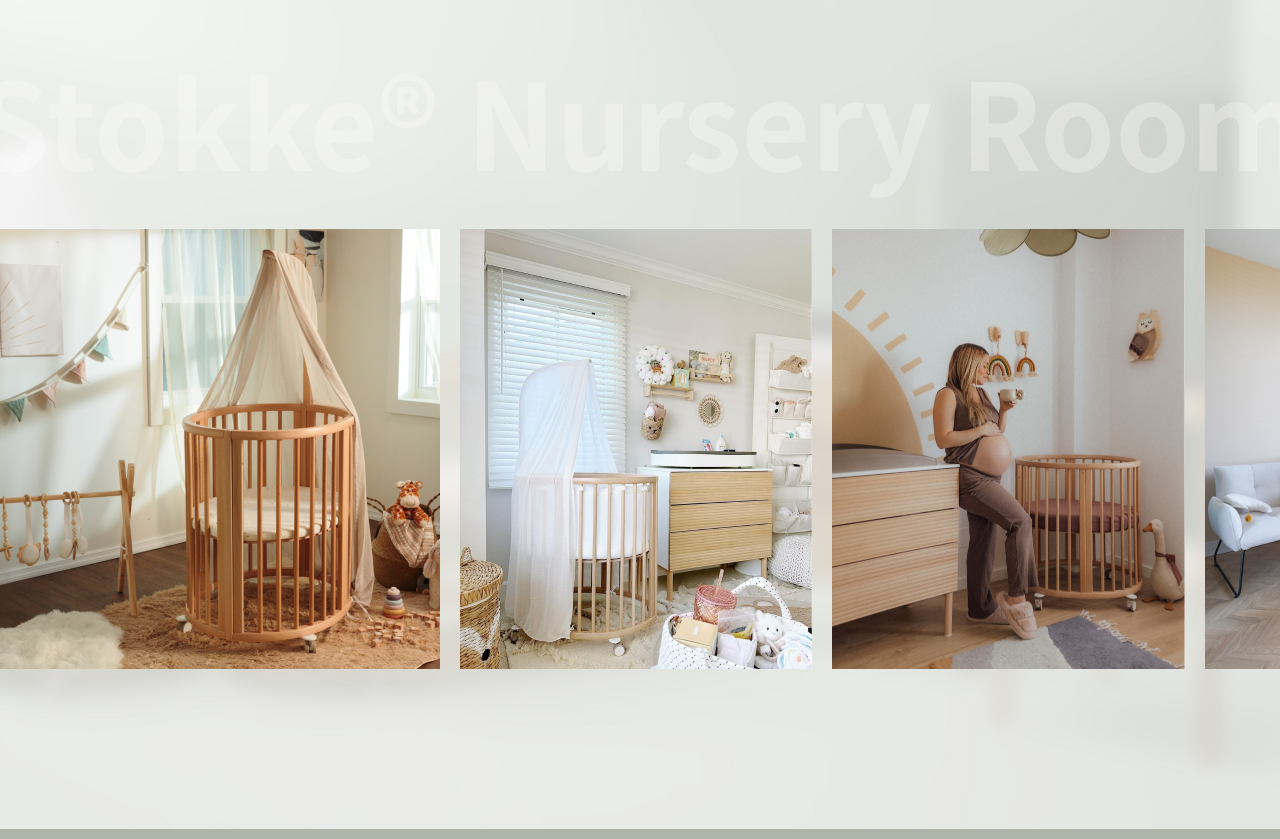
==== commit d05c4b1a: "送交" ====
--- a/indexx.html
+++ b/indexx.html
@@ -7,6 +7,11 @@
 
     <link rel="stylesheet" href="assets/css/theme.css">
     <link rel="icon" href="assets/images/favicon.ico">
+
+    <link rel="stylesheet" href="https://cdn.jsdelivr.net/npm/swiper@9/swiper-bundle.min.css"/>
+
+    <script src="https://cdn.jsdelivr.net/npm/swiper@9/swiper-bundle.min.js"></script>
+
 
     <script type="text/javascript" src="assets/js/jquery-3.6.3.min.js"></script>
     <script type="text/javascript" src="assets/js/gsap.min.js"></script>
@@ -36,125 +41,131 @@
             <div class="right-bg"></div>
             <div class="viewshow">
                 <img src="assets/images/baby_room.jpg" alt="">
-                <div class="pro-pop-txt type-1">
-                    <div class="view">
-                        <div class="close"></div>
-                        <h5>Sleepi Mini 迷你嬰兒床</h5>
-                        <p>佈置完美嬰兒房的第㇐步,當然是挑選㇐張能讓寶寶㇐覺好眠的嬰兒床。</p>
-                        <p>Stokke 考量新生寶寶初來世界的陌生感,特別設計了專屬0-6個月使用的迷你嬰兒床,小而別緻的床型降低寶寶對大空間的恐慌感,橢圓形設計則模擬媽媽子宮 的環境,讓寶寶有如待在媽媽肚子裡般熟悉又安心。</p>
-                        <div class="tool">
-                            <a href="" class="link"><span>了解更多</span><span class="arrow"></span></a>
-                        </div>
-                    </div>
-                </div>
-                <div class="pro-pop-txt type-2">
-                    <div class="view">
-                        <div class="close"></div>
-                        <h5>Sleepi Bed 嬰兒床</h5>
-                        <p>寶寶6個月後，透過延伸套件，將迷你床搖身㇐變成為中床。</p>
-                        <p>四段高度調節設計，貼合各個成長階段需求，陪伴寶寶㇐路至5歲。可拆卸側欄，不僅讓孩子有更多空間自由探索，更可培養孩子自行上下床。</p>
-                        <div class="tool">
-                            <a href="" class="link"><span>了解更多</span><span class="arrow"></span></a>
-                        </div>
-                    </div>
-                </div>
-                <div class="pro-pop-txt type-3">
-                    <div class="view">
-                        <div class="close"></div>
-                        <h5>Changer+Dresser 尿布台組合</h5>
-                        <p>作為最佳輔助的尿布台組合,布料選用防潑水且可機洗的易清潔材質,讓育兒生活更加從容省力。儲物櫃的三層寬敞抽屜不但可放置寶寶的護理用品,在孩子長大後,也能收納衣物及玩具,使用時長不受限!</p>
-                        <div class="tool">
-                            <a href="" class="link"><span>了解更多</span><span class="arrow"></span></a>
-                        </div>
-                    </div>
-                </div>
-                <div class="pro-pop-txt type-4">
-                    <div class="view">
-                        <div class="close"></div>
-                        <h5>Changing Table 護理台</h5>
-                        <p>除了嬰兒床,Stokke Sleepi 護理台同樣採用橢圓無稜角的設計,簡易版的設計方便移動至家中各處。底部簍空設計,父母在為寶寶換裝時可更加貼近,輕鬆與寶寶互動。</p>
-                        <div class="tool">
-                            <a href="" class="link"><span>了解更多</span><span class="arrow"></span></a>
-                        </div>
-                    </div>
-                </div>
-                <div class="pro-pop-txt type-5">
-                    <div class="view">
-                        <div class="close"></div>
-                        <h5>Flexi Bath 摺疊式浴盆</h5>
-                        <p>輕巧便攜、讓家長輕鬆為寶寶洗浴的 Stokke Flexi Bath摺疊式浴盆,從孩子出生便可搭配不同配件㇐路使用至4歲,成為最完美的「浴」兒神隊友。</p>
-                        <div class="tool">
-                            <a href="" class="link"><span>了解更多</span><span class="arrow"></span></a>
-                        </div>
-                    </div>
-                </div>
-                <div class="pro-dot pro-1">
-                    <div class="dot">
-                        <div class="pro-pop-txt">
-                            <div class="view">
-                                <h5>Sleepi Mini 迷你嬰兒床</h5>
-                                <p>佈置完美嬰兒房的第㇐步,當然是挑選㇐張能讓寶寶㇐覺好眠的嬰兒床。</p>
-                                <p>Stokke 考量新生寶寶初來世界的陌生感,特別設計了專屬0-6個月使用的迷你嬰兒床,小而別緻的床型降低寶寶對大空間的恐慌感,橢圓形設計則模擬媽媽子宮 的環境,讓寶寶有如待在媽媽肚子裡般熟悉又安心。</p>
-                                <div class="tool">
-                                    <a href="" class="link"><span>了解更多</span><span class="arrow"></span></a>
-                                </div>
-                            </div>
-                        </div>
-                    </div>
-                </div>
-                <div class="pro-dot pro-2">
-                    <div class="dot">
-                        <div class="pro-pop-txt">
-                            <div class="view">
-                                <h5>Sleepi Bed 嬰兒床</h5>
-                                <p>寶寶6個月後，透過延伸套件，將迷你床搖身㇐變成為中床。</p>
-                                <p>四段高度調節設計，貼合各個成長階段需求，陪伴寶寶㇐路至5歲。可拆卸側欄，不僅讓孩子有更多空間自由探索，更可培養孩子自行上下床。</p>
-                                <div class="tool">
-                                    <a href="" class="link"><span>了解更多</span><span class="arrow"></span></a>
-                                </div>
-                            </div>
-                        </div>
-                    </div>
-                </div>
-                <div class="pro-dot pro-3">
-                    <div class="dot">
-                        <div class="pro-pop-txt">
-                            <div class="view">
-                                <h5>Changer+Dresser 尿布台組合</h5>
-                                <p>作為最佳輔助的尿布台組合,布料選用防潑水且可機洗的易清潔材質,讓育兒生活更加從容省力。儲物櫃的三層寬敞抽屜不但可放置寶寶的護理用品,在孩子長大後,也能收納衣物及玩具,使用時長不受限!</p>
-                                <div class="tool">
-                                    <a href="" class="link"><span>了解更多</span><span class="arrow"></span></a>
-                                </div>
-                            </div>
-                        </div>
-                    </div>
-                </div>
-                <div class="pro-dot pro-4">
-                    <div class="dot">
-                        <div class="pro-pop-txt">
-                            <div class="view">
-                                <h5>Changing Table 護理台</h5>
-                                <p>除了嬰兒床,Stokke Sleepi 護理台同樣採用橢圓無稜角的設計,簡易版的設計方便移動至家中各處。底部簍空設計,父母在為寶寶換裝時可更加貼近,輕鬆與寶寶互動。</p>
-                                <div class="tool">
-                                    <a href="" class="link"><span>了解更多</span><span class="arrow"></span></a>
-                                </div>
-                            </div>
-                        </div>
-                    </div>
-                </div>
-                <div class="pro-dot pro-5">
-                    <div class="dot">
-                        <div class="pro-pop-txt">
-                            <div class="view">
-                                <h5>Flexi Bath 摺疊式浴盆</h5>
-                                <p>輕巧便攜、讓家長輕鬆為寶寶洗浴的 Stokke Flexi Bath摺疊式浴盆,從孩子出生便可搭配不同配件㇐路使用至4歲,成為最完美的「浴」兒神隊友。</p>
-                                <div class="tool">
-                                    <a href="" class="link"><span>了解更多</span><span class="arrow"></span></a>
-                                </div>
-                            </div>
-                        </div>
-                    </div>
-                </div>
+                <div class="mb">
+                    <div class="pro-pop-txt type-1">
+                        <div class="view">
+                            <div class="close"></div>
+                            <h5>Sleepi Mini 迷你嬰兒床</h5>
+                            <p>佈置完美嬰兒房的第㇐步,當然是挑選㇐張能讓寶寶㇐覺好眠的嬰兒床。</p>
+                            <p>Stokke 考量新生寶寶初來世界的陌生感,特別設計了專屬0-6個月使用的迷你嬰兒床,小而別緻的床型降低寶寶對大空間的恐慌感,橢圓形設計則模擬媽媽子宮 的環境,讓寶寶有如待在媽媽肚子裡般熟悉又安心。</p>
+                            <div class="tool">
+                                <a href="" class="link"><span>了解更多</span><span class="arrow"></span></a>
+                            </div>
+                        </div>
+                    </div>
+                    <div class="pro-pop-txt type-2">
+                        <div class="view">
+                            <div class="close"></div>
+                            <h5>Sleepi Bed 嬰兒床</h5>
+                            <p>寶寶6個月後，透過延伸套件，將迷你床搖身㇐變成為中床。</p>
+                            <p>四段高度調節設計，貼合各個成長階段需求，陪伴寶寶㇐路至5歲。可拆卸側欄，不僅讓孩子有更多空間自由探索，更可培養孩子自行上下床。</p>
+                            <div class="tool">
+                                <a href="" class="link"><span>了解更多</span><span class="arrow"></span></a>
+                            </div>
+                        </div>
+                    </div>
+                    <div class="pro-pop-txt type-3">
+                        <div class="view">
+                            <div class="close"></div>
+                            <h5>Changer+Dresser 尿布台組合</h5>
+                            <p>作為最佳輔助的尿布台組合,布料選用防潑水且可機洗的易清潔材質,讓育兒生活更加從容省力。儲物櫃的三層寬敞抽屜不但可放置寶寶的護理用品,在孩子長大後,也能收納衣物及玩具,使用時長不受限!</p>
+                            <div class="tool">
+                                <a href="" class="link"><span>了解更多</span><span class="arrow"></span></a>
+                            </div>
+                        </div>
+                    </div>
+                    <div class="pro-pop-txt type-4">
+                        <div class="view">
+                            <div class="close"></div>
+                            <h5>Changing Table 護理台</h5>
+                            <p>除了嬰兒床,Stokke Sleepi 護理台同樣採用橢圓無稜角的設計,簡易版的設計方便移動至家中各處。底部簍空設計,父母在為寶寶換裝時可更加貼近,輕鬆與寶寶互動。</p>
+                            <div class="tool">
+                                <a href="" class="link"><span>了解更多</span><span class="arrow"></span></a>
+                            </div>
+                        </div>
+                    </div>
+                    <div class="pro-pop-txt type-5">
+                        <div class="view">
+                            <div class="close"></div>
+                            <h5>Flexi Bath 摺疊式浴盆</h5>
+                            <p>輕巧便攜、讓家長輕鬆為寶寶洗浴的 Stokke Flexi Bath摺疊式浴盆,從孩子出生便可搭配不同配件㇐路使用至4歲,成為最完美的「浴」兒神隊友。</p>
+                            <div class="tool">
+                                <a href="" class="link"><span>了解更多</span><span class="arrow"></span></a>
+                            </div>
+                        </div>
+                    </div>
+                </div>
+
+                <div>
+                    <div class="pro-dot pro-1">
+                        <div class="dot">
+                            <div class="pro-pop-txt">
+                                <div class="view">
+                                    <h5>Sleepi Mini 迷你嬰兒床</h5>
+                                    <p>佈置完美嬰兒房的第㇐步,當然是挑選㇐張能讓寶寶㇐覺好眠的嬰兒床。</p>
+                                    <p>Stokke 考量新生寶寶初來世界的陌生感,特別設計了專屬0-6個月使用的迷你嬰兒床,小而別緻的床型降低寶寶對大空間的恐慌感,橢圓形設計則模擬媽媽子宮 的環境,讓寶寶有如待在媽媽肚子裡般熟悉又安心。</p>
+                                    <div class="tool">
+                                        <a href="" class="link"><span>了解更多</span><span class="arrow"></span></a>
+                                    </div>
+                                </div>
+                            </div>
+                        </div>
+                    </div>
+                    <div class="pro-dot pro-2">
+                        <div class="dot">
+                            <div class="pro-pop-txt">
+                                <div class="view">
+                                    <h5>Sleepi Bed 嬰兒床</h5>
+                                    <p>寶寶6個月後，透過延伸套件，將迷你床搖身㇐變成為中床。</p>
+                                    <p>四段高度調節設計，貼合各個成長階段需求，陪伴寶寶㇐路至5歲。可拆卸側欄，不僅讓孩子有更多空間自由探索，更可培養孩子自行上下床。</p>
+                                    <div class="tool">
+                                        <a href="" class="link"><span>了解更多</span><span class="arrow"></span></a>
+                                    </div>
+                                </div>
+                            </div>
+                        </div>
+                    </div>
+                    <div class="pro-dot pro-3">
+                        <div class="dot">
+                            <div class="pro-pop-txt">
+                                <div class="view">
+                                    <h5>Changer+Dresser 尿布台組合</h5>
+                                    <p>作為最佳輔助的尿布台組合,布料選用防潑水且可機洗的易清潔材質,讓育兒生活更加從容省力。儲物櫃的三層寬敞抽屜不但可放置寶寶的護理用品,在孩子長大後,也能收納衣物及玩具,使用時長不受限!</p>
+                                    <div class="tool">
+                                        <a href="" class="link"><span>了解更多</span><span class="arrow"></span></a>
+                                    </div>
+                                </div>
+                            </div>
+                        </div>
+                    </div>
+                    <div class="pro-dot pro-4">
+                        <div class="dot">
+                            <div class="pro-pop-txt">
+                                <div class="view">
+                                    <h5>Changing Table 護理台</h5>
+                                    <p>除了嬰兒床,Stokke Sleepi 護理台同樣採用橢圓無稜角的設計,簡易版的設計方便移動至家中各處。底部簍空設計,父母在為寶寶換裝時可更加貼近,輕鬆與寶寶互動。</p>
+                                    <div class="tool">
+                                        <a href="" class="link"><span>了解更多</span><span class="arrow"></span></a>
+                                    </div>
+                                </div>
+                            </div>
+                        </div>
+                    </div>
+                    <div class="pro-dot pro-5">
+                        <div class="dot">
+                            <div class="pro-pop-txt">
+                                <div class="view">
+                                    <h5>Flexi Bath 摺疊式浴盆</h5>
+                                    <p>輕巧便攜、讓家長輕鬆為寶寶洗浴的 Stokke Flexi Bath摺疊式浴盆,從孩子出生便可搭配不同配件㇐路使用至4歲,成為最完美的「浴」兒神隊友。</p>
+                                    <div class="tool">
+                                        <a href="" class="link"><span>了解更多</span><span class="arrow"></span></a>
+                                    </div>
+                                </div>
+                            </div>
+                        </div>
+                    </div>
+                </div>
+
                 <div class="room-pro pro-1">
                     <div class="view">
                         <div class="pro-link">
@@ -327,50 +338,52 @@
             </div>
             <div class="pro-list">
                 <div class="bg"></div>
-                <div class="showbox">
-                    <div class="item">
-                        <div class="view">
-                            <a href="" class="pic"></a>
-                            <a href="" class="link">
-                                <span class="en">Sleepi Mini</span>
-                                <span>迷你嬰兒床</span>
-                            </a>
-                        </div>
-                    </div>
-                    <div class="item">
-                        <div class="view">
-                            <a href="" class="pic"></a>
-                            <a href="" class="link">
-                                <span class="en">Sleepi Bed</span>
-                                <span>嬰兒床</span>
-                            </a>
-                        </div>
-                    </div>
-                    <div class="item">
-                        <div class="view">
-                            <a href="" class="pic"></a>
-                            <a href="" class="link">
-                                <span class="en">Changer+Dresser</span>
-                                <span>尿布台組合</span>
-                            </a>
-                        </div>
-                    </div>
-                    <div class="item">
-                        <div class="view">
-                            <a href="" class="pic"></a>
-                            <a href="" class="link">
-                                <span class="en">Changing Table</span>
-                                <span>護理台</span>
-                            </a>
-                        </div>
-                    </div>
-                    <div class="item">
-                        <div class="view">
-                            <a href="" class="pic"></a>
-                            <a href="" class="link">
-                                <span class="en">Flexi Bath</span>
-                                <span>摺疊式浴盆</span>
-                            </a>
+                <div class="showbox swiper">
+                    <div class="swiper-wrapper">
+                        <div class="item swiper-slide">
+                            <div class="view">
+                                <a href="" class="pic"></a>
+                                <a href="" class="link">
+                                    <span class="en">Sleepi Mini</span>
+                                    <span>迷你嬰兒床</span>
+                                </a>
+                            </div>
+                        </div>
+                        <div class="item swiper-slide">
+                            <div class="view">
+                                <a href="" class="pic"></a>
+                                <a href="" class="link">
+                                    <span class="en">Sleepi Bed</span>
+                                    <span>嬰兒床</span>
+                                </a>
+                            </div>
+                        </div>
+                        <div class="item">
+                            <div class="view swiper-slide">
+                                <a href="" class="pic"></a>
+                                <a href="" class="link">
+                                    <span class="en">Changer+<br/>Dresser</span>
+                                    <span>尿布台組合</span>
+                                </a>
+                            </div>
+                        </div>
+                        <div class="item swiper-slide">
+                            <div class="view">
+                                <a href="" class="pic"></a>
+                                <a href="" class="link">
+                                    <span class="en">Changing Table</span>
+                                    <span>護理台</span>
+                                </a>
+                            </div>
+                        </div>
+                        <div class="item swiper-slide">
+                            <div class="view">
+                                <a href="" class="pic"></a>
+                                <a href="" class="link">
+                                    <span class="en">Flexi Bath</span>
+                                    <span>摺疊式浴盆</span>
+                                </a>
+                            </div>
                         </div>
                     </div>
                 </div>
@@ -422,9 +435,77 @@
                     <div class="item">
                         <img src="assets/images/pic14.jpeg" alt="">
                     </div>
+                    <div class="item">
+                        <img src="assets/images/pic1.jpg" alt="">
+                    </div>
+                    <div class="item">
+                        <img src="assets/images/pic2.jpg" alt="">
+                    </div>
+                    <div class="item">
+                        <img src="assets/images/pic3.jpg" alt="">
+                    </div>
+                    <div class="item">
+                        <img src="assets/images/pic4.jpg" alt="">
+                    </div>
+                    <div class="item">
+                        <img src="assets/images/pic5.jpg" alt="">
+                    </div>
+                    <div class="item">
+                        <img src="assets/images/pic6.jpg" alt="">
+                    </div>
+                    <div class="item">
+                        <img src="assets/images/pic7.jpeg" alt="">
+                    </div>
+                    <div class="item">
+                        <img src="assets/images/pic8.jpeg" alt="">
+                    </div>
+                    <div class="item">
+                        <img src="assets/images/pic9.jpeg" alt="">
+                    </div>
+                    <div class="item">
+                        <img src="assets/images/pic10.jpg" alt="">
+                    </div>
+                    <div class="item">
+                        <img src="assets/images/pic11.jpeg" alt="">
+                    </div>
+                    <div class="item">
+                        <img src="assets/images/pic12.jpeg" alt="">
+                    </div>
+                    <div class="item">
+                        <img src="assets/images/pic13.jpg" alt="">
+                    </div>
+                    <div class="item">
+                        <img src="assets/images/pic14.jpeg" alt="">
+                    </div>
                 </div>
             </div>
         </div>
     </div>
 </body>
+<script>
+    $(function(){
+
+        $('.pro-dot').click(function(e){
+            //1. 知道自己點了第幾個tab, 將index存進變數
+            var index = $(this).index();
+            var winWide = window.screen.width;
+
+
+            if(winWide <= 991) {
+                $('.mb .pro-pop-txt').not(this).removeClass('mb-style');
+                $('.mb .pro-pop-txt').eq(index).addClass('mb-style');
+            }
+            else {
+                $('.pro-dot').not(this).removeClass('now');
+                $('.pro-dot').eq(index).toggleClass('now');
+            }
+
+        });
+
+        $('.close').click(function (e){
+            $(this).parents('.pro-pop-txt').removeClass('mb-style');
+        })
+
+    });
+</script>
 </html>
--- a/assets/css/theme.css
+++ b/assets/css/theme.css
@@ -1 +1 @@
-@import url("https://fonts.googleapis.com/css2?family=Be+Vietnam+Pro:ital,wght@0,700;1,400&family=Noto+Sans+TC:wght@400;700&display=swap");a{-moz-transition:all 0.1s cubic-bezier(0.04, 0.45, 0.2, 0.96);-o-transition:all 0.1s cubic-bezier(0.04, 0.45, 0.2, 0.96);-webkit-transition:all 0.1s cubic-bezier(0.04, 0.45, 0.2, 0.96);transition:all 0.1s cubic-bezier(0.04, 0.45, 0.2, 0.96)}@media only screen and (min-width: 1280px){a:hover{-moz-transition:all 0.1s cubic-bezier(0.04, 0.45, 0.2, 0.96);-o-transition:all 0.1s cubic-bezier(0.04, 0.45, 0.2, 0.96);-webkit-transition:all 0.1s cubic-bezier(0.04, 0.45, 0.2, 0.96);transition:all 0.1s cubic-bezier(0.04, 0.45, 0.2, 0.96)}}@keyframes move-up{0%{opacity:0;filter:alpha(opacity=0);-moz-opacity:0;-khtml-opacity:0;transform:translateY(30px)}100%{opacity:1;filter:alpha(opacity=100);-moz-opacity:1;-khtml-opacity:1;transform:translateY(0)}}@keyframes move-left{0%{opacity:0;filter:alpha(opacity=0);-moz-opacity:0;-khtml-opacity:0;transform:translateX(30px)}100%{opacity:1;filter:alpha(opacity=100);-moz-opacity:1;-khtml-opacity:1;transform:translateX(0)}}*{box-sizing:border-box}body,div,dl,dt,dd,ul,ol,li,h1,h2,h3,h4,h5,h6,pre,form,fieldset,input,textarea,p,blockquote,img{margin:0px;padding:0px}fieldset,img,abbr,acronym{border:0}q:before,q:after{content:''}input,button,select,textarea{border:none;outline:none;font-family:"Noto Sans TC","Microsoft JhengHei",sans-serif}button{background:none;cursor:pointer;padding:0;font-family:"Noto Sans TC","Microsoft JhengHei",sans-serif}a{cursor:pointer;text-decoration:none}body,html{width:100%;height:100%}body{font-weight:normal;font-family:"Noto Sans TC","Microsoft JhengHei",sans-serif;color:#333;font-size:20px;line-height:40px;background:#E6E8E1}@media (-ms-high-contrast: active), (-ms-high-contrast: none){body{font-weight:600}}@media only screen and (max-width: 767px){body{font-size:18px;line-height:36px}}.clearfix:after{content:".";display:block;height:0;clear:both;visibility:hidden}.clearfix{zoom:1}.clear{clear:both}.fleft{float:left}.fright{float:right}.ul{list-style:none}.lileft li{float:left}.bold{font-weight:700}@media (-ms-high-contrast: active), (-ms-high-contrast: none){.bold{font-weight:800}}.italic{font-style:italic}.text_line{text-decoration:underline}.align_center{text-align:center}.align_left{text-align:left}.align_right{text-align:right}@media only screen and (max-width: 767px){.align-center-mb{text-align:center}.align-left-mb{text-align:left}.align-right-mb{text-align:right}}@media only screen and (min-width: 768px){.align-center-pad{text-align:center}.align-left-pad{text-align:left}.align-right-pad{text-align:right}}@media only screen and (max-width: 991px){.align-center-pads{text-align:center}.align-left-pads{text-align:left}.align-right-pads{text-align:right}}.row{margin-left:-5px;margin-right:-5px}.col-1{padding-right:5px;padding-left:5px;width:calc($grid / 12 * 1)}.col-2{padding-right:5px;padding-left:5px;width:calc($grid / 12 * 2)}.col-3{padding-right:5px;padding-left:5px;width:calc($grid / 12 * 3)}.col-4{padding-right:5px;padding-left:5px;width:calc($grid / 12 * 4)}.col-5{padding-right:5px;padding-left:5px;width:calc($grid / 12 * 5)}.col-6{padding-right:5px;padding-left:5px;width:calc($grid / 12 * 6)}.col-7{padding-right:5px;padding-left:5px;width:calc($grid / 12 * 7)}.col-8{padding-right:5px;padding-left:5px;width:calc($grid / 12 * 8)}.col-9{padding-right:5px;padding-left:5px;width:calc($grid / 12 * 9)}.col-10{padding-right:5px;padding-left:5px;width:calc($grid / 12 * 10)}.col-11{padding-right:5px;padding-left:5px;width:calc($grid / 12 * 11)}.col-12{padding-right:5px;padding-left:5px;width:calc($grid / 12 * 12)}@media only screen and (min-width: 768px){.row-pad{margin-left:-15px;margin-right:-15px}.col-pad-1{padding-right:15px;padding-left:15px;width:calc($grid / 12 * 1)}.col-pad-2{padding-right:15px;padding-left:15px;width:calc($grid / 12 * 2)}.col-pad-3{padding-right:15px;padding-left:15px;width:calc($grid / 12 * 3)}.col-pad-4{padding-right:15px;padding-left:15px;width:calc($grid / 12 * 4)}.col-pad-5{padding-right:15px;padding-left:15px;width:calc($grid / 12 * 5)}.col-pad-6{padding-right:15px;padding-left:15px;width:calc($grid / 12 * 6)}.col-pad-7{padding-right:15px;padding-left:15px;width:calc($grid / 12 * 7)}.col-pad-8{padding-right:15px;padding-left:15px;width:calc($grid / 12 * 8)}.col-pad-9{padding-right:15px;padding-left:15px;width:calc($grid / 12 * 9)}.col-pad-10{padding-right:15px;padding-left:15px;width:calc($grid / 12 * 10)}.col-pad-11{padding-right:15px;padding-left:15px;width:calc($grid / 12 * 11)}.col-pad-12{padding-right:15px;padding-left:15px;width:calc($grid / 12 * 12)}}@media only screen and (min-width: 992px){.row-pcxs{margin-left:-10px;margin-right:-10px}.col-pcxs-1{padding-right:10px;padding-left:10px;width:calc($grid / 12 * 1)}.col-pcxs-2{padding-right:10px;padding-left:10px;width:calc($grid / 12 * 2)}.col-pcxs-3{padding-right:10px;padding-left:10px;width:calc($grid / 12 * 3)}.col-pcxs-4{padding-right:10px;padding-left:10px;width:calc($grid / 12 * 4)}.col-pcxs-5{padding-right:10px;padding-left:10px;width:calc($grid / 12 * 5)}.col-pcxs-6{padding-right:10px;padding-left:10px;width:calc($grid / 12 * 6)}.col-pcxs-7{padding-right:10px;padding-left:10px;width:calc($grid / 12 * 7)}.col-pcxs-8{padding-right:10px;padding-left:10px;width:calc($grid / 12 * 8)}.col-pcxs-9{padding-right:10px;padding-left:10px;width:calc($grid / 12 * 9)}.col-pcxs-10{padding-right:10px;padding-left:10px;width:calc($grid / 12 * 10)}.col-pcxs-11{padding-right:10px;padding-left:10px;width:calc($grid / 12 * 11)}.col-pcxs-12{padding-right:10px;padding-left:10px;width:calc($grid / 12 * 12)}}@media only screen and (min-width: 1280px){.row-pcs{margin-left:-20px;margin-right:-20px}.col-pcs-1{padding-right:20px;padding-left:20px;width:calc($grid / 12 * 1)}.col-pcs-2{padding-right:20px;padding-left:20px;width:calc($grid / 12 * 2)}.col-pcs-3{padding-right:20px;padding-left:20px;width:calc($grid / 12 * 3)}.col-pcs-4{padding-right:20px;padding-left:20px;width:calc($grid / 12 * 4)}.col-pcs-5{padding-right:20px;padding-left:20px;width:calc($grid / 12 * 5)}.col-pcs-6{padding-right:20px;padding-left:20px;width:calc($grid / 12 * 6)}.col-pcs-7{padding-right:20px;padding-left:20px;width:calc($grid / 12 * 7)}.col-pcs-8{padding-right:10px;padding-left:10px;width:calc($grid / 12 * 8)}.col-pcs-9{padding-right:20px;padding-left:20px;width:calc($grid / 12 * 9)}.col-pcs-10{padding-right:20px;padding-left:20px;width:calc($grid / 12 * 10)}.col-pcs-11{padding-right:20px;padding-left:20px;width:calc($grid / 12 * 11)}.col-pcs-12{padding-right:20px;padding-left:20px;width:calc($grid / 12 * 12)}}@media only screen and (min-width: 1440px){.row-pcm{margin-left:-15px;margin-right:-15px}.col-pcm-1{padding-right:15px;padding-left:15px;width:calc($grid / 12 * 1)}.col-pcm-2{padding-right:15px;padding-left:15px;width:calc($grid / 12 * 2)}.col-pcm-3{padding-right:15px;padding-left:15px;width:calc($grid / 12 * 3)}.col-pcm-4{padding-right:15px;padding-left:15px;width:calc($grid / 12 * 4)}.col-pcm-5{padding-right:15px;padding-left:15px;width:calc($grid / 12 * 5)}.col-pcm-6{padding-right:15px;padding-left:15px;width:calc($grid / 12 * 6)}.col-pcm-7{padding-right:15px;padding-left:15px;width:calc($grid / 12 * 7)}.col-pcm-8{padding-right:15px;padding-left:15px;width:calc($grid / 12 * 8)}.col-pcm-9{padding-right:15px;padding-left:15px;width:calc($grid / 12 * 9)}.col-pcm-10{padding-right:15px;padding-left:15px;width:calc($grid / 12 * 10)}.col-pcm-11{padding-right:15px;padding-left:15px;width:calc($grid / 12 * 11)}.col-pcm-12{padding-right:15px;padding-left:15px;width:calc($grid / 12 * 12)}}@media only screen and (min-width: 1600px){.row-pcl{margin-left:-15px;margin-right:-15px}.col-pcl-1{padding-right:15px;padding-left:15px;width:calc($grid / 12 * 1)}.col-pcl-2{padding-right:15px;padding-left:15px;width:calc($grid / 12 * 2)}.col-pcl-3{padding-right:15px;padding-left:15px;width:calc($grid / 12 * 3)}.col-pcl-4{padding-right:15px;padding-left:15px;width:calc($grid / 12 * 4)}.col-pcl-5{padding-right:15px;padding-left:15px;width:calc($grid / 12 * 5)}.col-pcl-6{padding-right:15px;padding-left:15px;width:calc($grid / 12 * 6)}.col-pcl-7{padding-right:15px;padding-left:15px;width:calc($grid / 12 * 7)}.col-pcl-8{padding-right:15px;padding-left:15px;width:calc($grid / 12 * 8)}.col-pcl-9{padding-right:15px;padding-left:15px;width:calc($grid / 12 * 9)}.col-pcl-10{padding-right:15px;padding-left:15px;width:calc($grid / 12 * 10)}.col-pcl-11{padding-right:15px;padding-left:15px;width:calc($grid / 12 * 11)}.col-pcl-12{padding-right:15px;padding-left:15px;width:calc($grid / 12 * 12)}}.en{font-family:"Be Vietnam Pro",sans-serif}.main{max-width:1280px;margin-left:auto;margin-right:auto;padding-left:20px;padding-right:20px}@media only screen and (max-width: 991px){.main{padding-left:30px;padding-right:30px}}@media only screen and (max-width: 767px){.main{padding-left:20px;padding-right:20px}}.overhide{overflow:hidden}.video{width:100%;height:100vh}.video video{width:100%;height:100%;object-fit:cover}@media only screen and (max-width: 767px){.about{padding-bottom:60px}}@media only screen and (min-width: 768px){.about{padding-bottom:120px}}.logo{background:url("../images/logo.jpg") 50% 50% no-repeat;background-size:contain}@media only screen and (max-width: 767px){.logo{width:50px;height:50px;margin:0 auto 30px auto}}@media only screen and (min-width: 768px){.logo{width:150px;height:150px;margin:0 auto 60px auto}}.tit-style{font-weight:bold;text-align:center}.tit-style .en{color:#ED7703}.tit-style h2{color:#222}.tit-style .line{margin-left:auto;margin-right:auto;background:#ED7703}@media only screen and (max-width: 767px){.tit-style{font-size:36px;line-height:42px;margin-bottom:15px}.tit-style .en{margin-bottom:5px}.tit-style h2{margin-bottom:15px;font-size:36px;line-height:42px}.tit-style .line{width:30px;height:2px}}@media only screen and (min-width: 768px){.tit-style{font-size:42px;line-height:62px;margin-bottom:30px}.tit-style .en{margin-bottom:5px}.tit-style h2{margin-bottom:30px;font-size:42px;line-height:62px}.tit-style .line{width:60px;height:3px}}.room-pic{width:100%;position:relative;z-index:2}@media only screen and (max-width: 991px){.room-pic .viewshow{position:relative;padding-top:70.3125%;background:url("../images/baby_room_mb.jpg") 50% 50% no-repeat;background-size:cover}.room-pic .viewshow img{display:none}}@media only screen and (min-width: 992px){.room-pic{height:100vh}.room-pic .left-bg{position:absolute;z-index:1;top:0;left:0;width:50%;height:100%;background:url("../images/baby_room_left.jpg") 0 0 repeat-x;background-size:auto 100%}.room-pic .right-bg{position:absolute;z-index:1;top:0;right:0;width:50%;height:100%;background:url("../images/baby_room_right.jpg") 0 0 repeat-x;background-size:auto 100%}.room-pic .viewshow{position:absolute;top:0;left:50%;transform:translateX(-50%);z-index:2;height:100%}.room-pic .viewshow img{width:auto;height:100%}}.room-pro{position:absolute;top:50%;left:50%;background:rgba(0,0,0,0.5);width:0}.room-pro .view{position:relative;width:100%;height:100%}@media only screen and (max-width: 991px){.room-pro{height:24%}.room-pro.pro-1{margin-left:-35%;margin-top:-22%;height:30%}.room-pro.pro-2{margin-left:-16%;margin-top:-18%}.room-pro.pro-3{margin-left:5%;margin-top:-20%}.room-pro.pro-4{margin-left:20%;margin-top:-17.5%}.room-pro.pro-5{margin-left:36%;margin-top:-10.5%}}@media only screen and (max-width: 767px){.room-pro{height:40%;transform:scale(0.5)}.room-pro.pro-1{margin-left:-35%;margin-top:-27%;height:50%}.room-pro.pro-2{margin-left:-16%;margin-top:-21%}.room-pro.pro-3{margin-left:5%;margin-top:-24%}.room-pro.pro-4{margin-left:24%;margin-top:-21.5%}.room-pro.pro-5{margin-left:40%;margin-top:-16.5%}}@media only screen and (min-width: 992px){.room-pro{height:26vh}.room-pro.pro-1{margin-left:-24%;margin-top:-15%;height:29.528796vh}.room-pro.pro-2{margin-left:-10%;margin-top:-13%}.room-pro.pro-3{margin-left:5%;margin-top:-14.5%}.room-pro.pro-4{margin-left:16%;margin-top:-12.5%}.room-pro.pro-5{margin-left:26%;margin-top:-8.5%}}.pro-link{height:100%;position:absolute;top:0;left:50%;transform:translateX(-50%);display:flex;flex-direction:column;align-items:center}.pro-link .box{background:rgba(159,181,159,0.2);border:1px solid rgba(255,255,255,0.2);display:flex;justify-content:center;align-items:center}.pro-link .flex-show{color:#fff;font-weight:bold}.pro-link p span{display:inline-block;vertical-align:middle}.pro-link .line{flex:1 1 100%;width:1px;background:url("../images/line_bg.png") 50% 0 repeat-y}@media only screen and (max-width: 991px){.pro-link{width:110px}.pro-link .box{width:110px;flex:0 0 80px;border-radius:5px}.pro-link .flex-show{font-size:12px;line-height:16px}.pro-link p{font-size:14px}.pro-link .arrow{width:8px;height:12px;background:url("../images/arrow_mb.png") 50% 50% no-repeat;background-size:contain;margin-left:10px}}@media only screen and (max-width: 767px){.pro-link .arrow{margin-left:5px}}@media only screen and (min-width: 992px){.pro-link{width:150px}.pro-link .box{width:150px;flex:0 0 100px;border-radius:15px}.pro-link .flex-show{font-size:16px;line-height:24px}.pro-link p{font-size:18px}.pro-link .arrow{width:7px;height:12px;background:url("../images/arrow.png") 50% 50% no-repeat;background-size:contain;margin-left:10px}}.pro-dot{position:absolute;top:50%;left:50%;z-index:1}.pro-dot.now .dot{background:#fff}.pro-dot.now .dot::after{background:#ED7703}.pro-dot .dot{border-radius:50%;background:rgba(255,255,255,0.5);position:relative;display:flex;align-items:center;justify-content:center}.pro-dot .dot::after{display:block;content:'';border-radius:50%;background:#fff}@media only screen and (max-width: 991px){.pro-dot.pro-1{margin:7% 0 0 -40%}.pro-dot.pro-2{margin:8% 0 0 -18%}.pro-dot.pro-3{margin:2.5% 0 0 3%}.pro-dot.pro-4{margin:10% 0 0 18%}.pro-dot.pro-5{margin:15% 0 0 32%}.pro-dot.now .dot{border:1px solid #ED7703}.pro-dot .dot{width:16px;height:16px}.pro-dot .dot::after{width:8px;height:8px}}@media only screen and (min-width: 992px){.pro-dot.pro-1{margin:3% 0 0 -28%}.pro-dot.pro-2{margin:5% 0 0 -11%}.pro-dot.pro-3{margin:2.5% 0 0 3%}.pro-dot.pro-4{margin:7% 0 0 14%}.pro-dot.pro-5{margin:10% 0 0 23%}.pro-dot.now .dot{border:2px solid #ED7703}.pro-dot.now .pro-pop-txt{display:block}.pro-dot .dot{width:24px;height:24px}.pro-dot .dot::after{width:12px;height:12px}}.pro-pop-txt{display:none;position:absolute}.pro-pop-txt .view{background:#fff;color:#555;box-shadow:0 3px 10px rgba(0,0,0,0.16);font-size:18px;line-height:36px}.pro-pop-txt h5{color:#222;font-size:18px}.pro-pop-txt .tool{display:flex;justify-content:flex-end}.pro-pop-txt .link{color:#ED7703;font-size:18px}.pro-pop-txt .link span{display:inline-block;vertical-align:middle}.pro-pop-txt .link span:not(.arrow){position:relative}.pro-pop-txt .link span:not(.arrow)::after{content:'';width:100%;height:1px;position:absolute;left:0;bottom:-1px;background:#ED7703}.pro-pop-txt .link .arrow{width:7px;height:12px;background:url("../images/arrow_org.png") 50% 50% no-repeat;background-size:contain;margin-left:10px}@media only screen and (max-width: 991px){.pro-pop-txt{width:calc(100vw - 60px);height:calc(100% - 40px);top:20px;left:50%;transform:translateX(-50%)}.pro-pop-txt.mb-style{display:block;z-index:2}.pro-pop-txt .view{height:100%;position:relative;border-radius:10px;padding:30px}.pro-pop-txt h5{margin-bottom:10px;line-height:40px}.pro-pop-txt .close{position:absolute;top:30px;right:30px;width:40px;height:40px;background:url("../images/close.png") 50% 50% no-repeat;background-size:contain}.pro-pop-txt .tool{padding-top:30px}}@media only screen and (max-width: 767px){.pro-pop-txt{width:calc(100vw - 40px);height:auto}.pro-pop-txt .view{height:auto;padding:15px}.pro-pop-txt .tool{padding-top:15px}.pro-pop-txt .close{top:15px;right:15px}.pro-pop-txt .link span .arrow{margin-left:5px}}@media only screen and (min-width: 992px){.pro-pop-txt{width:460px;top:29px;left:50%;transform:translateX(-50%);padding-top:10px}.pro-pop-txt::after{content:'';position:absolute;top:0;left:50%;transform:translateX(-50%);border-width:0 15px 10px 15px;border-color:transparent transparent #fff transparent;border-style:solid}.pro-pop-txt .view{border-radius:15px;padding:20px;font-size:18px;line-height:30px}.pro-pop-txt h5{margin-bottom:10px;line-height:30px}.pro-pop-txt .tool{padding-top:30px}}.feature-box{position:relative;z-index:1}.feature-box .tit-style{text-align:left}.feature-box .tit-style .line{margin-left:0;margin-right:auto}.feature-box .item{position:relative}.feature-box .item .box{position:relative;z-index:2;max-width:1480px;margin-left:auto;margin-right:auto}.feature-box .bg{position:absolute;z-index:1;width:100%}.feature-box .txt-part,.feature-box .pic-part{position:relative;z-index:2}.feature-box .pic-part p{position:absolute;font-weight:bold;color:#fff;opacity:.3;filter:alpha(opacity=30);-moz-opacity:.3;-khtml-opacity:.3;z-index:2;letter-spacing:0}.feature-box .pic-part img{position:relative;z-index:1;max-width:100%}@media only screen and (max-width: 991px){.feature-box{padding-bottom:120px}.feature-box .item{padding-top:120px}.feature-box .item .box{padding-left:30px;padding-right:30px}.feature-box .item:nth-child(1) .bg{height:100%;top:0;left:50%;transform:translateX(-50%)}.feature-box .item:nth-child(1) .bg .t-part{width:100%;height:100%;background:#E0E3DA}.feature-box .item:nth-child(1) .bg .b-part{width:100%;padding-top:18.385417%;background:url("../images/wave_bg_1.png") 50% bottom no-repeat;background-size:100% 100%}.feature-box .item:nth-child(3) .bg{height:100%;top:0;left:50%;transform:translateX(-50%)}.feature-box .item:nth-child(3) .bg .t-part{width:100%;height:20%;background:url("../images/wave_bg_2.png") 50% top no-repeat;background-size:100% 100%}.feature-box .item:nth-child(3) .bg .m-part{width:100%;height:80%;background:#E0E3DA}.feature-box .item:nth-child(3) .bg .b-part{width:100%;height:20%;background:url("../images/wave_bg_3.png") 50% top no-repeat;background-size:100% 100%}.feature-box .txt-part{margin-bottom:30px}}@media only screen and (max-width: 767px){.feature-box .item .box{padding-left:20px;padding-right:20px}.feature-box .txt-part{margin-bottom:20px}}@media only screen and (min-width: 992px){.feature-box{padding-bottom:160px}.feature-box .item{padding-top:130px}.feature-box .item .box{padding-left:20px;padding-right:20px;display:flex}.feature-box .item:nth-child(odd) .txt-part{padding-right:30px}.feature-box .item:nth-child(odd) .pic-part p{right:30px}.feature-box .item:nth-child(even) .box{flex-direction:row-reverse}.feature-box .item:nth-child(even) .txt-part{padding-left:30px}.feature-box .item:nth-child(even) .pic-part p{left:30px}.feature-box .item:nth-child(1){padding-top:205px}.feature-box .item:nth-child(1) .bg{top:0;left:50%;transform:translateX(-50%)}.feature-box .item:nth-child(1) .bg .t-part{width:100%;height:383px;background:#E0E3DA}.feature-box .item:nth-child(1) .bg .b-part{width:1920px;height:353px;background:url("../images/wave_bg_1.png") 50% bottom no-repeat;background-size:100% 100%}.feature-box .item:nth-child(2){padding-top:250px}.feature-box .item:nth-child(3){padding-top:250px}.feature-box .item:nth-child(3) .bg{top:-95px;left:50%;transform:translateX(-50%)}.feature-box .item:nth-child(3) .bg .t-part{width:1920px;height:398px;background:url("../images/wave_bg_2.png") 50% top no-repeat;background-size:100% 100%}.feature-box .item:nth-child(3) .bg .m-part{width:100%;height:425px;background:#E0E3DA}.feature-box .item:nth-child(3) .bg .b-part{width:1920px;height:398px;background:url("../images/wave_bg_3.png") 50% top no-repeat;background-size:100% 100%}.feature-box .item:nth-child(4){padding-top:250px}.feature-box .txt-part,.feature-box .pic-part{width:50%}.feature-box .pic-part p{font-family:"Be Vietnam Pro",sans-serif;font-size:160px;line-height:200px;top:-130px}}@media only screen and (min-width: 1440px){.feature-box .item:nth-child(odd) .txt-part{padding-right:90px}.feature-box .item:nth-child(odd) .pic-part p{right:100px}.feature-box .item:nth-child(even) .box{flex-direction:row-reverse}.feature-box .item:nth-child(even) .txt-part{padding-left:90px}.feature-box .item:nth-child(even) .pic-part p{left:100px}}.product-box{position:relative}.product-box>.bg{position:absolute;left:0;bottom:0;width:100%;height:100%}.product-box>.bg .view{position:relative;height:100%}.product-box>.bg .t-part{position:absolute;left:0;width:100%;background:url("../images/wave_bg_4.png") 50% 0 no-repeat;background-size:100% 100%}.product-box>.bg .b-part{position:absolute;left:0;bottom:0;width:100%;height:100%;background:#E0E3DA}.product-box .box{max-width:1480px;margin-left:auto;margin-right:auto;position:relative}.product-box .box .bg{background:#D8DCD6}.product-box .box .show{width:100%;height:100%;color:#fff;opacity:.3;filter:alpha(opacity=30);-moz-opacity:.3;-khtml-opacity:.3;font-family:"Be Vietnam Pro",sans-serif}.product-box .txt{font-size:30px;line-height:60px;color:#555}@media only screen and (max-width: 991px){.product-box{padding-bottom:140px}.product-box .box{padding-left:30px;padding-right:30px}.product-box .box .bg{width:50vw;margin-left:-30px;padding-top:15px;padding-left:30px}.product-box .box .show{font-size:16vw;line-height:calc(16vw * 1)}.product-box .txt{padding-bottom:30px}}@media only screen and (max-width: 767px){.product-box{padding-bottom:60px}.product-box .box{padding-left:20px;padding-right:20px}.product-box .box .bg{margin-left:-20px;padding-left:20px}.product-box .box .show{font-size:50px;line-height:60px}}@media only screen and (min-width: 992px){.product-box{padding-bottom:140px}.product-box>.bg{padding-top:208px}.product-box>.bg .t-part{top:-145px;height:145px}.product-box .box{padding-left:20px;padding-right:20px;padding-top:295px}.product-box .box .bg{position:absolute;height:100%;top:0;left:20px;width:calc(50% - 20px)}.product-box .box .show{font-size:160px;line-height:160px;padding-left:30px;padding-top:60px}.product-box .txt{width:50%;margin-left:50%;padding-bottom:70px;padding-right:30px;padding-left:30px}}@media only screen and (min-width: 1280px){.product-box .box .show{font-size:200px;line-height:160px}}@media only screen and (min-width: 1440px){.product-box .box .show{padding-left:100px}.product-box .txt{padding-right:100px;padding-left:90px}}.pro-list{max-width:1480px;margin-left:auto;margin-right:auto;position:relative}.pro-list .bg{position:absolute;top:0;z-index:1;background:#D8DCD6}.pro-list .showbox{position:relative;z-index:2;display:flex;align-items:center;justify-content:space-between}.pro-list .showbox .item:nth-child(1) .pic{background:url("../images/pro_1.png") 50% 50% no-repeat;background-size:contain}.pro-list .showbox .item:nth-child(2) .pic{background:url("../images/pro_2.png") 50% 50% no-repeat;background-size:contain}.pro-list .showbox .item:nth-child(3) .pic{background:url("../images/pro_3.png") 50% 50% no-repeat;background-size:contain}.pro-list .showbox .item:nth-child(4) .pic{background:url("../images/pro_4.png") 50% 50% no-repeat;background-size:contain}.pro-list .showbox .item:nth-child(5) .pic{background:url("../images/pro_5.png") 50% 50% no-repeat;background-size:contain}.pro-list .showbox .pic{display:block;padding-top:128.6%;margin-bottom:15px}.pro-list .showbox .link{display:block;text-align:center;color:#222}.pro-list .showbox .link span{display:block}.pro-list .showbox .link span:nth-child(2){font-weight:bold}@media only screen and (max-width: 991px){.pro-list{padding-bottom:60px}.pro-list .showbox .item{flex:0 0 120px;width:120px;margin-right:10px}.pro-list .showbox .item:last-child{margin-right:0}.pro-list .showbox .link{font-size:18px;line-height:24px}.pro-list .bg{left:0;width:50%;height:100%}}@media only screen and (min-width: 992px){.pro-list{padding-left:20px;padding-right:20px}.pro-list .showbox .item{flex:0 0 calc(20% - 16px);width:20%}.pro-list .showbox .item .view{padding-top:30px;padding-bottom:40px}.pro-list .showbox .link{font-size:20px;line-height:36px}.pro-list .bg{left:20px;width:calc(50% - 20px);height:50%}}@media only screen and (min-width: 1440px){.pro-list{padding-left:80px;padding-right:80px}}.scroll_box{background:url("../images/scroll_bg.jpg") 50% 0 no-repeat;background-size:cover;position:relative}.scroll_box h2{width:max-content;color:#fff;text-align:center;opacity:.3;filter:alpha(opacity=30);-moz-opacity:.3;-khtml-opacity:.3;position:absolute;left:50%;transform:translateX(-50%)}.scroll_box .pic-list .box{display:flex;align-items:center}.scroll_box .pic-list .item{height:440px;margin-right:20px}.scroll_box .pic-list .item img{max-height:100%}@media only screen and (max-width: 767px){.scroll_box{padding-top:126px;padding-bottom:60px;border-bottom:5px solid #ADB5A8}.scroll_box h2{top:60px;font-size:36px;line-height:36px}.scroll_box .pic-list .item{height:120px;margin-right:10px}}@media only screen and (min-width: 768px){.scroll_box{padding-top:350px;padding-bottom:160px;border-bottom:10px solid #ADB5A8}.scroll_box h2{top:160px;font-size:120px;line-height:160px}.scroll_box .pic-list .item{height:440px;margin-right:20px}}
+@import url("https://fonts.googleapis.com/css2?family=Be+Vietnam+Pro:ital,wght@0,700;1,400&family=Noto+Sans+TC:wght@400;700&display=swap");a,.pro-list .pic{-moz-transition:all 0.1s cubic-bezier(0.04, 0.45, 0.2, 0.96);-o-transition:all 0.1s cubic-bezier(0.04, 0.45, 0.2, 0.96);-webkit-transition:all 0.1s cubic-bezier(0.04, 0.45, 0.2, 0.96);transition:all 0.1s cubic-bezier(0.04, 0.45, 0.2, 0.96)}@media only screen and (min-width: 1280px){a:hover,.pro-list .pic:hover{-moz-transition:all 0.1s cubic-bezier(0.04, 0.45, 0.2, 0.96);-o-transition:all 0.1s cubic-bezier(0.04, 0.45, 0.2, 0.96);-webkit-transition:all 0.1s cubic-bezier(0.04, 0.45, 0.2, 0.96);transition:all 0.1s cubic-bezier(0.04, 0.45, 0.2, 0.96)}}@media only screen and (max-width: 767px){@keyframes marquee{0%{transform:translateX(0)}100%{transform:translateX(-3160px)}}}@media only screen and (min-width: 768px){@keyframes marquee{0%{transform:translateX(0)}100%{transform:translateX(-5560px)}}}@keyframes move-up{0%{opacity:0;filter:alpha(opacity=0);-moz-opacity:0;-khtml-opacity:0;transform:translateY(30px)}100%{opacity:1;filter:alpha(opacity=100);-moz-opacity:1;-khtml-opacity:1;transform:translateY(0)}}@keyframes move-left{0%{opacity:0;filter:alpha(opacity=0);-moz-opacity:0;-khtml-opacity:0;transform:translateX(30px)}100%{opacity:1;filter:alpha(opacity=100);-moz-opacity:1;-khtml-opacity:1;transform:translateX(0)}}*{box-sizing:border-box}body,div,dl,dt,dd,ul,ol,li,h1,h2,h3,h4,h5,h6,pre,form,fieldset,input,textarea,p,blockquote,img{margin:0px;padding:0px}fieldset,img,abbr,acronym{border:0}q:before,q:after{content:''}input,button,select,textarea{border:none;outline:none;font-family:"Noto Sans TC","Microsoft JhengHei",sans-serif}button{background:none;cursor:pointer;padding:0;font-family:"Noto Sans TC","Microsoft JhengHei",sans-serif}a{cursor:pointer;text-decoration:none}body,html{width:100%;height:100%}body{font-weight:normal;font-family:"Noto Sans TC","Microsoft JhengHei",sans-serif;color:#333;font-size:20px;line-height:40px;background:#E6E8E1}@media (-ms-high-contrast: active), (-ms-high-contrast: none){body{font-weight:600}}@media only screen and (max-width: 767px){body{font-size:18px;line-height:36px}}.clearfix:after{content:".";display:block;height:0;clear:both;visibility:hidden}.clearfix{zoom:1}.clear{clear:both}.fleft{float:left}.fright{float:right}.ul{list-style:none}.lileft li{float:left}.bold{font-weight:700}@media (-ms-high-contrast: active), (-ms-high-contrast: none){.bold{font-weight:800}}.italic{font-style:italic}.text_line{text-decoration:underline}.align_center{text-align:center}.align_left{text-align:left}.align_right{text-align:right}@media only screen and (max-width: 767px){.align-center-mb{text-align:center}.align-left-mb{text-align:left}.align-right-mb{text-align:right}}@media only screen and (min-width: 768px){.align-center-pad{text-align:center}.align-left-pad{text-align:left}.align-right-pad{text-align:right}}@media only screen and (max-width: 991px){.align-center-pads{text-align:center}.align-left-pads{text-align:left}.align-right-pads{text-align:right}}.row{margin-left:-5px;margin-right:-5px}.col-1{padding-right:5px;padding-left:5px;width:calc($grid / 12 * 1)}.col-2{padding-right:5px;padding-left:5px;width:calc($grid / 12 * 2)}.col-3{padding-right:5px;padding-left:5px;width:calc($grid / 12 * 3)}.col-4{padding-right:5px;padding-left:5px;width:calc($grid / 12 * 4)}.col-5{padding-right:5px;padding-left:5px;width:calc($grid / 12 * 5)}.col-6{padding-right:5px;padding-left:5px;width:calc($grid / 12 * 6)}.col-7{padding-right:5px;padding-left:5px;width:calc($grid / 12 * 7)}.col-8{padding-right:5px;padding-left:5px;width:calc($grid / 12 * 8)}.col-9{padding-right:5px;padding-left:5px;width:calc($grid / 12 * 9)}.col-10{padding-right:5px;padding-left:5px;width:calc($grid / 12 * 10)}.col-11{padding-right:5px;padding-left:5px;width:calc($grid / 12 * 11)}.col-12{padding-right:5px;padding-left:5px;width:calc($grid / 12 * 12)}@media only screen and (min-width: 768px){.row-pad{margin-left:-15px;margin-right:-15px}.col-pad-1{padding-right:15px;padding-left:15px;width:calc($grid / 12 * 1)}.col-pad-2{padding-right:15px;padding-left:15px;width:calc($grid / 12 * 2)}.col-pad-3{padding-right:15px;padding-left:15px;width:calc($grid / 12 * 3)}.col-pad-4{padding-right:15px;padding-left:15px;width:calc($grid / 12 * 4)}.col-pad-5{padding-right:15px;padding-left:15px;width:calc($grid / 12 * 5)}.col-pad-6{padding-right:15px;padding-left:15px;width:calc($grid / 12 * 6)}.col-pad-7{padding-right:15px;padding-left:15px;width:calc($grid / 12 * 7)}.col-pad-8{padding-right:15px;padding-left:15px;width:calc($grid / 12 * 8)}.col-pad-9{padding-right:15px;padding-left:15px;width:calc($grid / 12 * 9)}.col-pad-10{padding-right:15px;padding-left:15px;width:calc($grid / 12 * 10)}.col-pad-11{padding-right:15px;padding-left:15px;width:calc($grid / 12 * 11)}.col-pad-12{padding-right:15px;padding-left:15px;width:calc($grid / 12 * 12)}}@media only screen and (min-width: 992px){.row-pcxs{margin-left:-10px;margin-right:-10px}.col-pcxs-1{padding-right:10px;padding-left:10px;width:calc($grid / 12 * 1)}.col-pcxs-2{padding-right:10px;padding-left:10px;width:calc($grid / 12 * 2)}.col-pcxs-3{padding-right:10px;padding-left:10px;width:calc($grid / 12 * 3)}.col-pcxs-4{padding-right:10px;padding-left:10px;width:calc($grid / 12 * 4)}.col-pcxs-5{padding-right:10px;padding-left:10px;width:calc($grid / 12 * 5)}.col-pcxs-6{padding-right:10px;padding-left:10px;width:calc($grid / 12 * 6)}.col-pcxs-7{padding-right:10px;padding-left:10px;width:calc($grid / 12 * 7)}.col-pcxs-8{padding-right:10px;padding-left:10px;width:calc($grid / 12 * 8)}.col-pcxs-9{padding-right:10px;padding-left:10px;width:calc($grid / 12 * 9)}.col-pcxs-10{padding-right:10px;padding-left:10px;width:calc($grid / 12 * 10)}.col-pcxs-11{padding-right:10px;padding-left:10px;width:calc($grid / 12 * 11)}.col-pcxs-12{padding-right:10px;padding-left:10px;width:calc($grid / 12 * 12)}}@media only screen and (min-width: 1280px){.row-pcs{margin-left:-20px;margin-right:-20px}.col-pcs-1{padding-right:20px;padding-left:20px;width:calc($grid / 12 * 1)}.col-pcs-2{padding-right:20px;padding-left:20px;width:calc($grid / 12 * 2)}.col-pcs-3{padding-right:20px;padding-left:20px;width:calc($grid / 12 * 3)}.col-pcs-4{padding-right:20px;padding-left:20px;width:calc($grid / 12 * 4)}.col-pcs-5{padding-right:20px;padding-left:20px;width:calc($grid / 12 * 5)}.col-pcs-6{padding-right:20px;padding-left:20px;width:calc($grid / 12 * 6)}.col-pcs-7{padding-right:20px;padding-left:20px;width:calc($grid / 12 * 7)}.col-pcs-8{padding-right:10px;padding-left:10px;width:calc($grid / 12 * 8)}.col-pcs-9{padding-right:20px;padding-left:20px;width:calc($grid / 12 * 9)}.col-pcs-10{padding-right:20px;padding-left:20px;width:calc($grid / 12 * 10)}.col-pcs-11{padding-right:20px;padding-left:20px;width:calc($grid / 12 * 11)}.col-pcs-12{padding-right:20px;padding-left:20px;width:calc($grid / 12 * 12)}}@media only screen and (min-width: 1440px){.row-pcm{margin-left:-15px;margin-right:-15px}.col-pcm-1{padding-right:15px;padding-left:15px;width:calc($grid / 12 * 1)}.col-pcm-2{padding-right:15px;padding-left:15px;width:calc($grid / 12 * 2)}.col-pcm-3{padding-right:15px;padding-left:15px;width:calc($grid / 12 * 3)}.col-pcm-4{padding-right:15px;padding-left:15px;width:calc($grid / 12 * 4)}.col-pcm-5{padding-right:15px;padding-left:15px;width:calc($grid / 12 * 5)}.col-pcm-6{padding-right:15px;padding-left:15px;width:calc($grid / 12 * 6)}.col-pcm-7{padding-right:15px;padding-left:15px;width:calc($grid / 12 * 7)}.col-pcm-8{padding-right:15px;padding-left:15px;width:calc($grid / 12 * 8)}.col-pcm-9{padding-right:15px;padding-left:15px;width:calc($grid / 12 * 9)}.col-pcm-10{padding-right:15px;padding-left:15px;width:calc($grid / 12 * 10)}.col-pcm-11{padding-right:15px;padding-left:15px;width:calc($grid / 12 * 11)}.col-pcm-12{padding-right:15px;padding-left:15px;width:calc($grid / 12 * 12)}}@media only screen and (min-width: 1600px){.row-pcl{margin-left:-15px;margin-right:-15px}.col-pcl-1{padding-right:15px;padding-left:15px;width:calc($grid / 12 * 1)}.col-pcl-2{padding-right:15px;padding-left:15px;width:calc($grid / 12 * 2)}.col-pcl-3{padding-right:15px;padding-left:15px;width:calc($grid / 12 * 3)}.col-pcl-4{padding-right:15px;padding-left:15px;width:calc($grid / 12 * 4)}.col-pcl-5{padding-right:15px;padding-left:15px;width:calc($grid / 12 * 5)}.col-pcl-6{padding-right:15px;padding-left:15px;width:calc($grid / 12 * 6)}.col-pcl-7{padding-right:15px;padding-left:15px;width:calc($grid / 12 * 7)}.col-pcl-8{padding-right:15px;padding-left:15px;width:calc($grid / 12 * 8)}.col-pcl-9{padding-right:15px;padding-left:15px;width:calc($grid / 12 * 9)}.col-pcl-10{padding-right:15px;padding-left:15px;width:calc($grid / 12 * 10)}.col-pcl-11{padding-right:15px;padding-left:15px;width:calc($grid / 12 * 11)}.col-pcl-12{padding-right:15px;padding-left:15px;width:calc($grid / 12 * 12)}}.en{font-family:"Be Vietnam Pro",sans-serif}.main{max-width:1280px;margin-left:auto;margin-right:auto;padding-left:20px;padding-right:20px}@media only screen and (max-width: 991px){.main{padding-left:30px;padding-right:30px}}@media only screen and (max-width: 767px){.main{padding-left:20px;padding-right:20px}}.overhide{overflow:hidden}.video{width:100%;height:100vh}.video video{width:100%;height:100%;object-fit:cover}@media only screen and (max-width: 767px){.about{padding-bottom:60px}}@media only screen and (min-width: 768px){.about{padding-bottom:120px}}.logo{background:url("../images/logo.jpg") 50% 50% no-repeat;background-size:contain}@media only screen and (max-width: 767px){.logo{width:50px;height:50px;margin:0 auto 30px auto}}@media only screen and (min-width: 768px){.logo{width:150px;height:150px;margin:0 auto 60px auto}}.tit-style{font-weight:bold;text-align:center}.tit-style .en{color:#ED7703}.tit-style h2{color:#222}.tit-style .line{margin-left:auto;margin-right:auto;background:#ED7703}@media only screen and (max-width: 767px){.tit-style{font-size:32px;line-height:42px;margin-bottom:15px}.tit-style .en{margin-bottom:5px}.tit-style h2{margin-bottom:15px;font-size:32px;line-height:42px}.tit-style .line{width:30px;height:2px}}@media only screen and (min-width: 768px){.tit-style{font-size:42px;line-height:62px;margin-bottom:30px}.tit-style .en{margin-bottom:5px}.tit-style h2{margin-bottom:30px;font-size:42px;line-height:62px}.tit-style .line{width:60px;height:3px}}.room-pic{width:100%;position:relative;z-index:2}@media only screen and (max-width: 991px){.room-pic .viewshow{position:relative;padding-top:70.3125%;background:url("../images/baby_room_mb.jpg") 50% 50% no-repeat;background-size:cover}.room-pic .viewshow img{display:none}}@media only screen and (min-width: 992px){.room-pic{height:100vh}.room-pic .left-bg{position:absolute;z-index:1;top:0;left:0;width:50%;height:100%;background:url("../images/baby_room_left.jpg") 0 0 repeat-x;background-size:auto 100%}.room-pic .right-bg{position:absolute;z-index:1;top:0;right:0;width:50%;height:100%;background:url("../images/baby_room_right.jpg") 0 0 repeat-x;background-size:auto 100%}.room-pic .viewshow{position:absolute;top:0;left:50%;transform:translateX(-50%);z-index:2;height:100%}.room-pic .viewshow img{width:auto;height:100%}}.room-pro{position:absolute;top:50%;left:50%;background:rgba(0,0,0,0.5);width:0}.room-pro .view{position:relative;width:100%;height:100%}@media only screen and (max-width: 991px){.room-pro{height:24%}.room-pro.pro-1{margin-left:-35%;margin-top:-22%;height:30%}.room-pro.pro-2{margin-left:-16%;margin-top:-18%}.room-pro.pro-3{margin-left:5%;margin-top:-20%}.room-pro.pro-4{margin-left:20%;margin-top:-17.5%}.room-pro.pro-5{margin-left:36%;margin-top:-10.5%}}@media only screen and (max-width: 767px){.room-pro{height:40%;transform:scale(0.5)}.room-pro.pro-1{margin-left:-35%;margin-top:-27%;height:50%}.room-pro.pro-2{margin-left:-16%;margin-top:-21%}.room-pro.pro-3{margin-left:5%;margin-top:-24%}.room-pro.pro-4{margin-left:24%;margin-top:-21.5%}.room-pro.pro-5{margin-left:40%;margin-top:-16.5%}}@media only screen and (min-width: 992px){.room-pro{height:26vh}.room-pro.pro-1{margin-left:-24%;margin-top:-15%;height:29.528796vh}.room-pro.pro-2{margin-left:-10%;margin-top:-13%}.room-pro.pro-3{margin-left:5%;margin-top:-14.5%}.room-pro.pro-4{margin-left:16%;margin-top:-12.5%}.room-pro.pro-5{margin-left:26%;margin-top:-8.5%}}.pro-link{height:100%;position:absolute;top:0;left:50%;transform:translateX(-50%);display:flex;flex-direction:column;align-items:center}.pro-link .box{background:rgba(159,181,159,0.2);border:1px solid rgba(255,255,255,0.2);display:flex;justify-content:center;align-items:center}.pro-link .flex-show{color:#fff;font-weight:bold}.pro-link p span{display:inline-block;vertical-align:middle}.pro-link .line{flex:1 1 100%;width:1px;background:url("../images/line_bg.png") 50% 0 repeat-y}@media only screen and (max-width: 991px){.pro-link{width:110px}.pro-link .box{width:110px;flex:0 0 80px;border-radius:5px}.pro-link .flex-show{font-size:12px;line-height:16px}.pro-link p{font-size:14px}.pro-link .arrow{width:8px;height:12px;background:url("../images/arrow_mb.png") 50% 50% no-repeat;background-size:contain;margin-left:10px}}@media only screen and (max-width: 767px){.pro-link .arrow{margin-left:5px}}@media only screen and (min-width: 992px){.pro-link{width:150px}.pro-link .box{width:150px;flex:0 0 100px;border-radius:15px}.pro-link .flex-show{font-size:16px;line-height:24px}.pro-link p{font-size:18px}.pro-link .arrow{width:7px;height:12px;background:url("../images/arrow.png") 50% 50% no-repeat;background-size:contain;margin-left:10px}}.pro-dot{position:absolute;top:50%;left:50%;z-index:1}.pro-dot .dot{border-radius:50%;background:rgba(255,255,255,0.5);position:relative;display:flex;align-items:center;justify-content:center}.pro-dot .dot::after{display:block;content:'';border-radius:50%;background:#fff}@media only screen and (max-width: 991px){.pro-dot.pro-1{margin:7% 0 0 -40%}.pro-dot.pro-2{margin:8% 0 0 -18%}.pro-dot.pro-3{margin:2.5% 0 0 3%}.pro-dot.pro-4{margin:10% 0 0 18%}.pro-dot.pro-5{margin:15% 0 0 32%}.pro-dot .dot{width:16px;height:16px}.pro-dot .dot::after{width:8px;height:8px}}@media only screen and (min-width: 992px){.pro-dot.pro-1{margin:3% 0 0 -28%}.pro-dot.pro-2{margin:5% 0 0 -11%}.pro-dot.pro-3{margin:2.5% 0 0 3%}.pro-dot.pro-4{margin:7% 0 0 14%}.pro-dot.pro-5{margin:10% 0 0 23%}.pro-dot.now .dot{border:2px solid #ED7703;background:#fff}.pro-dot.now .dot::after{background:#ED7703}.pro-dot.now .pro-pop-txt{display:block}.pro-dot .dot{cursor:pointer;width:24px;height:24px}.pro-dot .dot::after{width:12px;height:12px}}.pro-pop-txt{display:none;position:absolute}.pro-pop-txt .view{background:#fff;color:#555;box-shadow:0 3px 10px rgba(0,0,0,0.16);font-size:18px;line-height:36px}.pro-pop-txt h5{color:#222;font-size:18px}.pro-pop-txt .tool{display:flex;justify-content:flex-end}.pro-pop-txt .link{color:#ED7703;font-size:18px}.pro-pop-txt .link span{display:inline-block;vertical-align:middle}.pro-pop-txt .link span:not(.arrow){position:relative}.pro-pop-txt .link span:not(.arrow)::after{content:'';width:100%;height:1px;position:absolute;left:0;bottom:-1px;background:#ED7703}.pro-pop-txt .link .arrow{width:7px;height:12px;background:url("../images/arrow_org.png") 50% 50% no-repeat;background-size:contain;margin-left:10px}@media only screen and (max-width: 991px){.pro-pop-txt{width:calc(100vw - 60px);height:calc(100% - 40px);top:20px;left:50%;transform:translateX(-50%)}.pro-pop-txt.mb-style{display:block;z-index:2}.pro-pop-txt .view{height:100%;position:relative;border-radius:10px;padding:30px}.pro-pop-txt h5{margin-bottom:10px;line-height:40px}.pro-pop-txt .close{position:absolute;top:30px;right:30px;width:40px;height:40px;background:url("../images/close.png") 50% 50% no-repeat;background-size:contain}.pro-pop-txt .tool{padding-top:30px}}@media only screen and (max-width: 767px){.pro-pop-txt{width:calc(100vw - 40px);height:auto}.pro-pop-txt .view{height:auto;padding:15px}.pro-pop-txt .tool{padding-top:15px}.pro-pop-txt .close{top:15px;right:15px}.pro-pop-txt .link span .arrow{margin-left:5px}}@media only screen and (min-width: 992px){.pro-pop-txt{width:460px;top:29px;left:50%;transform:translateX(-50%);padding-top:10px}.pro-pop-txt::after{content:'';position:absolute;top:0;left:50%;transform:translateX(-50%);border-width:0 15px 10px 15px;border-color:transparent transparent #fff transparent;border-style:solid}.pro-pop-txt .view{border-radius:15px;padding:20px;font-size:18px;line-height:30px}.pro-pop-txt h5{margin-bottom:10px;line-height:30px}.pro-pop-txt .tool{padding-top:30px}}.feature-box{position:relative;z-index:1}.feature-box .tit-style{text-align:left}.feature-box .tit-style .line{margin-left:0;margin-right:auto}.feature-box .item{position:relative}.feature-box .item .box{position:relative;z-index:2;max-width:1480px;margin-left:auto;margin-right:auto}.feature-box .bg{position:absolute;z-index:1;width:100%}.feature-box .txt-part,.feature-box .pic-part{position:relative;z-index:2}.feature-box .pic-part p{position:absolute;font-weight:bold;color:#fff;opacity:.3;filter:alpha(opacity=30);-moz-opacity:.3;-khtml-opacity:.3;z-index:2;letter-spacing:0}.feature-box .pic-part img{position:relative;z-index:1;max-width:100%}@media only screen and (max-width: 991px){.feature-box{padding-bottom:120px}.feature-box .item{padding-top:120px}.feature-box .item .box{padding-left:30px;padding-right:30px}.feature-box .item:nth-child(1) .bg{height:100%;top:0;left:50%;transform:translateX(-50%)}.feature-box .item:nth-child(1) .bg .t-part{width:100%;height:100%;background:#E0E3DA}.feature-box .item:nth-child(1) .bg .b-part{width:100%;padding-top:18.385417%;background:url("../images/wave_bg_1.png") 50% bottom no-repeat;background-size:100% 100%}.feature-box .item:nth-child(3) .bg{height:100%;top:0;left:50%;transform:translateX(-50%)}.feature-box .item:nth-child(3) .bg .t-part{width:100%;height:20%;background:url("../images/wave_bg_2.png") 50% top no-repeat;background-size:100% 100%}.feature-box .item:nth-child(3) .bg .m-part{width:100%;height:80%;background:#E0E3DA}.feature-box .item:nth-child(3) .bg .b-part{width:100%;height:20%;background:url("../images/wave_bg_3.png") 50% top no-repeat;background-size:100% 100%}.feature-box .txt-part{margin-bottom:30px}}@media only screen and (max-width: 767px){.feature-box{padding-bottom:60px}.feature-box .item{padding-top:60px}.feature-box .item .box{padding-left:20px;padding-right:20px}.feature-box .txt-part{margin-bottom:20px}}@media only screen and (min-width: 992px){.feature-box{padding-bottom:160px}.feature-box .item{padding-top:130px}.feature-box .item .box{padding-left:20px;padding-right:20px;display:flex}.feature-box .item:nth-child(odd) .txt-part{padding-right:30px}.feature-box .item:nth-child(odd) .pic-part p{right:30px}.feature-box .item:nth-child(even) .box{flex-direction:row-reverse}.feature-box .item:nth-child(even) .txt-part{padding-left:30px}.feature-box .item:nth-child(even) .pic-part p{left:30px}.feature-box .item:nth-child(1){padding-top:205px}.feature-box .item:nth-child(1) .bg{top:0;left:50%;transform:translateX(-50%)}.feature-box .item:nth-child(1) .bg .t-part{width:100%;height:383px;background:#E0E3DA}.feature-box .item:nth-child(1) .bg .b-part{width:1920px;height:353px;background:url("../images/wave_bg_1.png") 50% bottom no-repeat;background-size:100% 100%}.feature-box .item:nth-child(2){padding-top:250px}.feature-box .item:nth-child(3){padding-top:250px}.feature-box .item:nth-child(3) .bg{top:-95px;left:50%;transform:translateX(-50%)}.feature-box .item:nth-child(3) .bg .t-part{width:1920px;height:398px;background:url("../images/wave_bg_2.png") 50% top no-repeat;background-size:100% 100%}.feature-box .item:nth-child(3) .bg .m-part{width:100%;height:425px;background:#E0E3DA}.feature-box .item:nth-child(3) .bg .b-part{width:1920px;height:398px;background:url("../images/wave_bg_3.png") 50% top no-repeat;background-size:100% 100%}.feature-box .item:nth-child(4){padding-top:250px}.feature-box .txt-part,.feature-box .pic-part{width:50%}.feature-box .pic-part p{font-family:"Be Vietnam Pro",sans-serif;font-size:160px;line-height:200px;top:-130px}}@media only screen and (min-width: 1440px){.feature-box .item:nth-child(odd) .txt-part{padding-right:90px}.feature-box .item:nth-child(odd) .pic-part p{right:100px}.feature-box .item:nth-child(even) .box{flex-direction:row-reverse}.feature-box .item:nth-child(even) .txt-part{padding-left:90px}.feature-box .item:nth-child(even) .pic-part p{left:100px}}@media only screen and (min-width: 1921px){.feature-box .item:nth-child(1) .bg .b-part{width:100%}.feature-box .item:nth-child(3) .bg .t-part{width:100%}.feature-box .item:nth-child(3) .bg .b-part{width:100%}}.product-box{position:relative}.product-box>.bg{position:absolute;left:0;bottom:0;width:100%;height:100%}.product-box>.bg .view{position:relative;height:100%}.product-box>.bg .t-part{position:absolute;background:url("../images/wave_bg_4.png") right 0 no-repeat;background-size:100% 100%}.product-box>.bg .b-part{position:absolute;left:0;bottom:0;width:100%;height:100%;background:#E0E3DA}.product-box .box{max-width:1480px;margin-left:auto;margin-right:auto;position:relative}.product-box .box .bg{background:#D8DCD6}.product-box .box .show{width:100%;height:100%;color:#fff;opacity:.3;filter:alpha(opacity=30);-moz-opacity:.3;-khtml-opacity:.3;font-family:"Be Vietnam Pro",sans-serif}.product-box .txt{color:#555}@media only screen and (max-width: 991px){.product-box{padding-bottom:140px}.product-box>.bg{padding-top:50%}.product-box>.bg .t-part{top:-15%;width:100%;height:15%}.product-box .box{padding-left:30px;padding-right:30px}.product-box .box .bg{width:50vw;margin-left:-30px;padding-top:15px;padding-left:30px}.product-box .box .show{font-size:16vw;line-height:calc(16vw * 1)}.product-box .txt{font-size:30px;line-height:60px;padding-bottom:60px}}@media only screen and (max-width: 767px){.product-box{padding-bottom:60px}.product-box>.bg{padding-top:80%}.product-box>.bg .t-part{top:-20%;width:100%;height:20%}.product-box .box{padding-left:20px;padding-right:20px}.product-box .box .bg{margin-left:-20px;padding-left:20px}.product-box .box .show{font-size:50px;line-height:60px}.product-box .txt{font-size:24px;line-height:36px;color:#555;padding-bottom:30px}}@media only screen and (min-width: 992px){.product-box{padding-bottom:140px}.product-box>.bg{padding-top:208px}.product-box>.bg .t-part{left:50%;top:-145px;transform:translateX(-50%);width:1920px;height:145px}.product-box .box{padding-left:20px;padding-right:20px;padding-top:295px}.product-box .box .bg{position:absolute;height:100%;top:0;left:20px;width:calc(50% - 20px)}.product-box .box .show{font-size:160px;line-height:160px;padding-left:30px;padding-top:60px}.product-box .txt{font-size:30px;line-height:60px;width:50%;margin-left:50%;padding-bottom:70px;padding-right:30px;padding-left:30px}}@media only screen and (min-width: 1280px){.product-box .box .show{font-size:200px;line-height:160px}}@media only screen and (min-width: 1440px){.product-box .box .show{padding-left:100px}.product-box .txt{padding-right:100px;padding-left:90px}}@media only screen and (min-width: 1921px){.product-box>.bg .t-part{width:100%}}.pro-list{max-width:1480px;margin-left:auto;margin-right:auto;position:relative}.pro-list .bg{position:absolute;top:0;z-index:1;background:#D8DCD6}.pro-list .showbox{position:relative;z-index:2}.pro-list .item:nth-child(1) .pic{background:url("../images/pro_1.png") 50% 50% no-repeat;background-size:contain}.pro-list .item:nth-child(2) .pic{background:url("../images/pro_2.png") 50% 50% no-repeat;background-size:contain}.pro-list .item:nth-child(3) .pic{background:url("../images/pro_3.png") 50% 50% no-repeat;background-size:contain}.pro-list .item:nth-child(4) .pic{background:url("../images/pro_4.png") 50% 50% no-repeat;background-size:contain}.pro-list .item:nth-child(5) .pic{background:url("../images/pro_5.png") 50% 50% no-repeat;background-size:contain}.pro-list .pic{display:block;padding-top:128.6%;margin-bottom:15px}.pro-list .link{display:block;text-align:center;color:#222}.pro-list .link span{display:block}.pro-list .link span:nth-child(2){font-weight:bold}@media only screen and (max-width: 991px){.pro-list{padding-bottom:60px}.pro-list .item{flex:0 0 120px;width:120px;margin-right:10px}.pro-list .item:last-child{margin-right:0}.pro-list .link{font-size:18px;line-height:24px}.pro-list .bg{left:0;width:50%;height:100%}}@media only screen and (min-width: 992px){.pro-list{padding-left:20px;padding-right:20px}.pro-list .item{flex:0 0 calc(20% - 16px);width:20%}.pro-list .item .view{padding-top:30px;padding-bottom:40px}.pro-list .item:nth-child(3) .en br{display:none}.pro-list .item:hover .pic{transform:scale(1.1)}.pro-list .item:hover .link{color:#ED7703;text-decoration:underline}.pro-list .link{font-size:20px;line-height:36px}.pro-list .bg{left:20px;width:calc(50% - 20px);height:50%}}@media only screen and (min-width: 1440px){.pro-list{padding-left:80px;padding-right:80px}}.scroll_box{background:url("../images/scroll_bg.jpg") 50% 0 no-repeat;background-size:cover;position:relative}.scroll_box h2{width:max-content;color:#fff;text-align:center;opacity:.3;filter:alpha(opacity=30);-moz-opacity:.3;-khtml-opacity:.3;position:absolute;left:50%;transform:translateX(-50%)}.scroll_box .pic-list .box{animation:marquee 120s infinite linear;display:flex;align-items:center}.scroll_box .pic-list .item{height:440px;margin-right:20px}.scroll_box .pic-list .item img{max-height:100%}@media only screen and (max-width: 767px){.scroll_box{padding-top:126px;padding-bottom:60px;border-bottom:5px solid #ADB5A8}.scroll_box h2{top:60px;font-size:36px;line-height:36px}.scroll_box .pic-list .item{height:120px;margin-right:10px}}@media only screen and (min-width: 768px){.scroll_box{padding-top:350px;padding-bottom:160px;border-bottom:10px solid #ADB5A8}.scroll_box h2{top:160px;font-size:120px;line-height:160px}.scroll_box .pic-list .item{height:440px;margin-right:20px}}
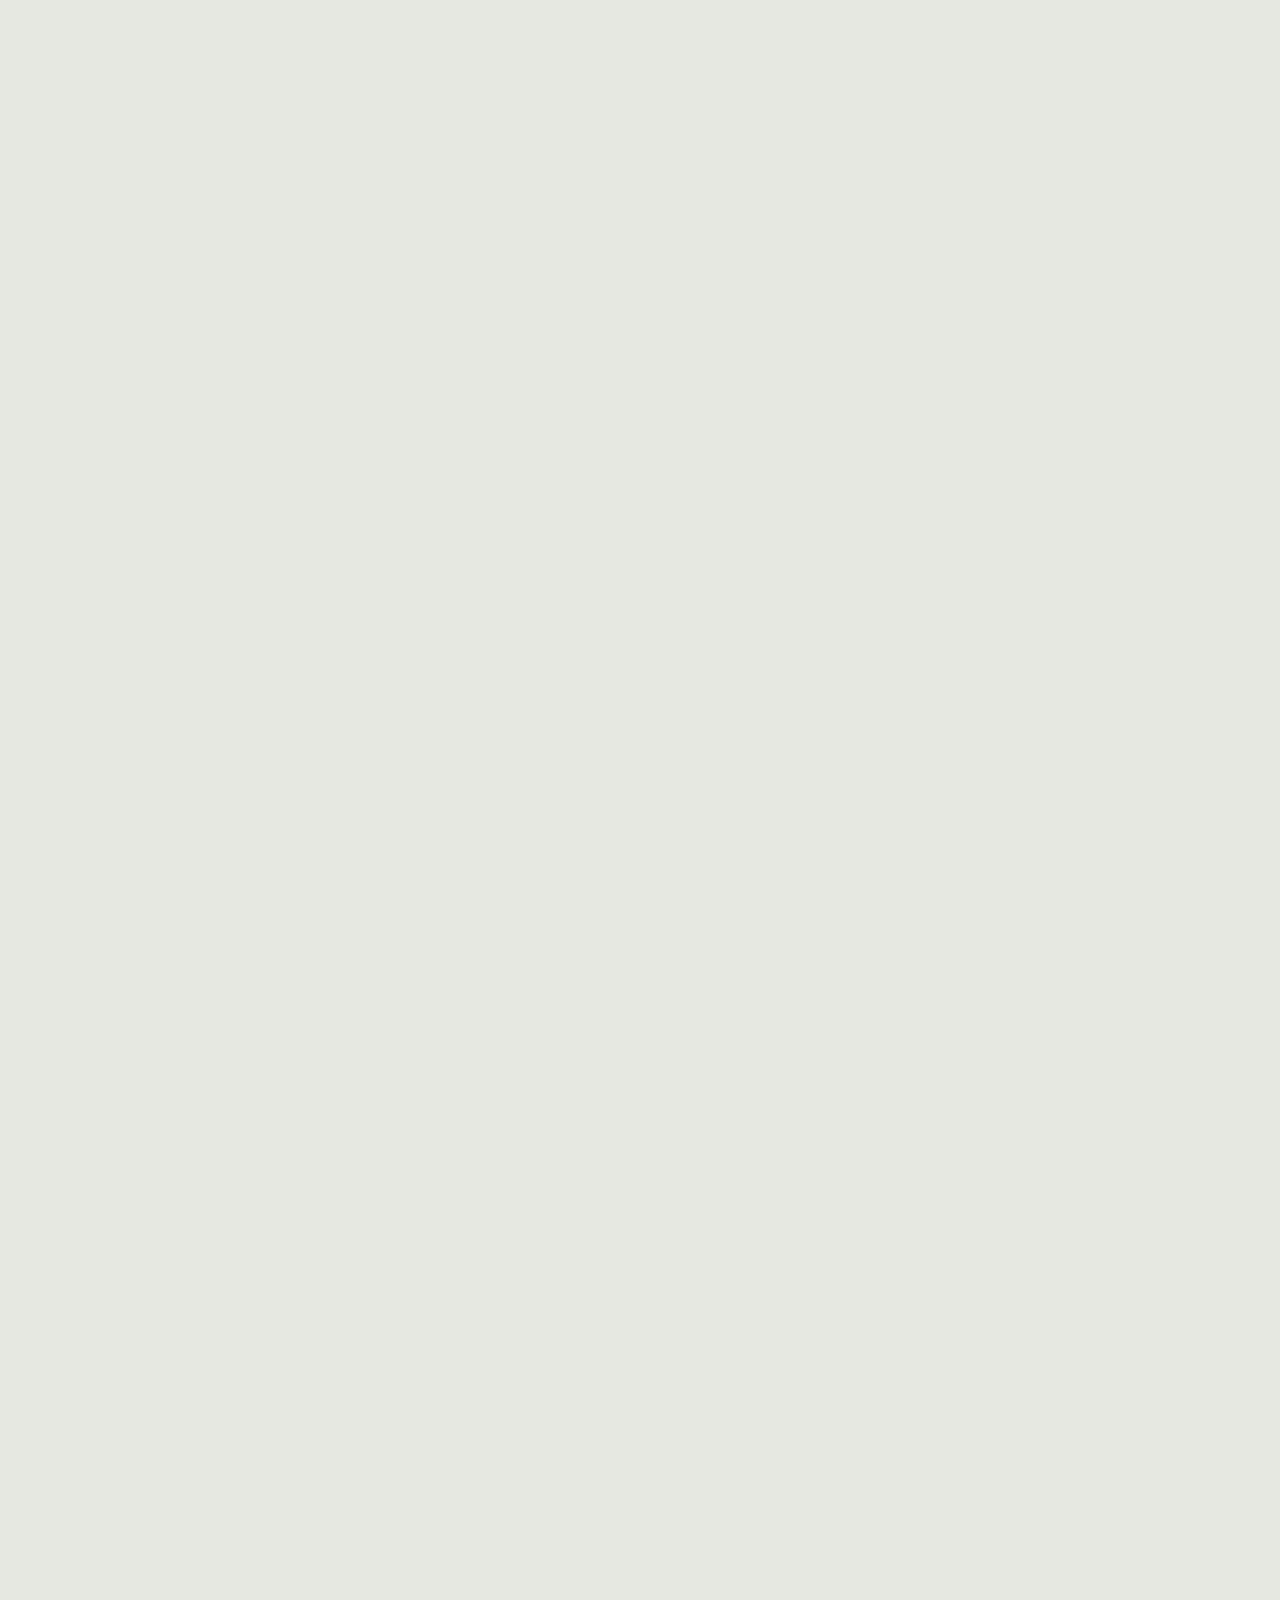
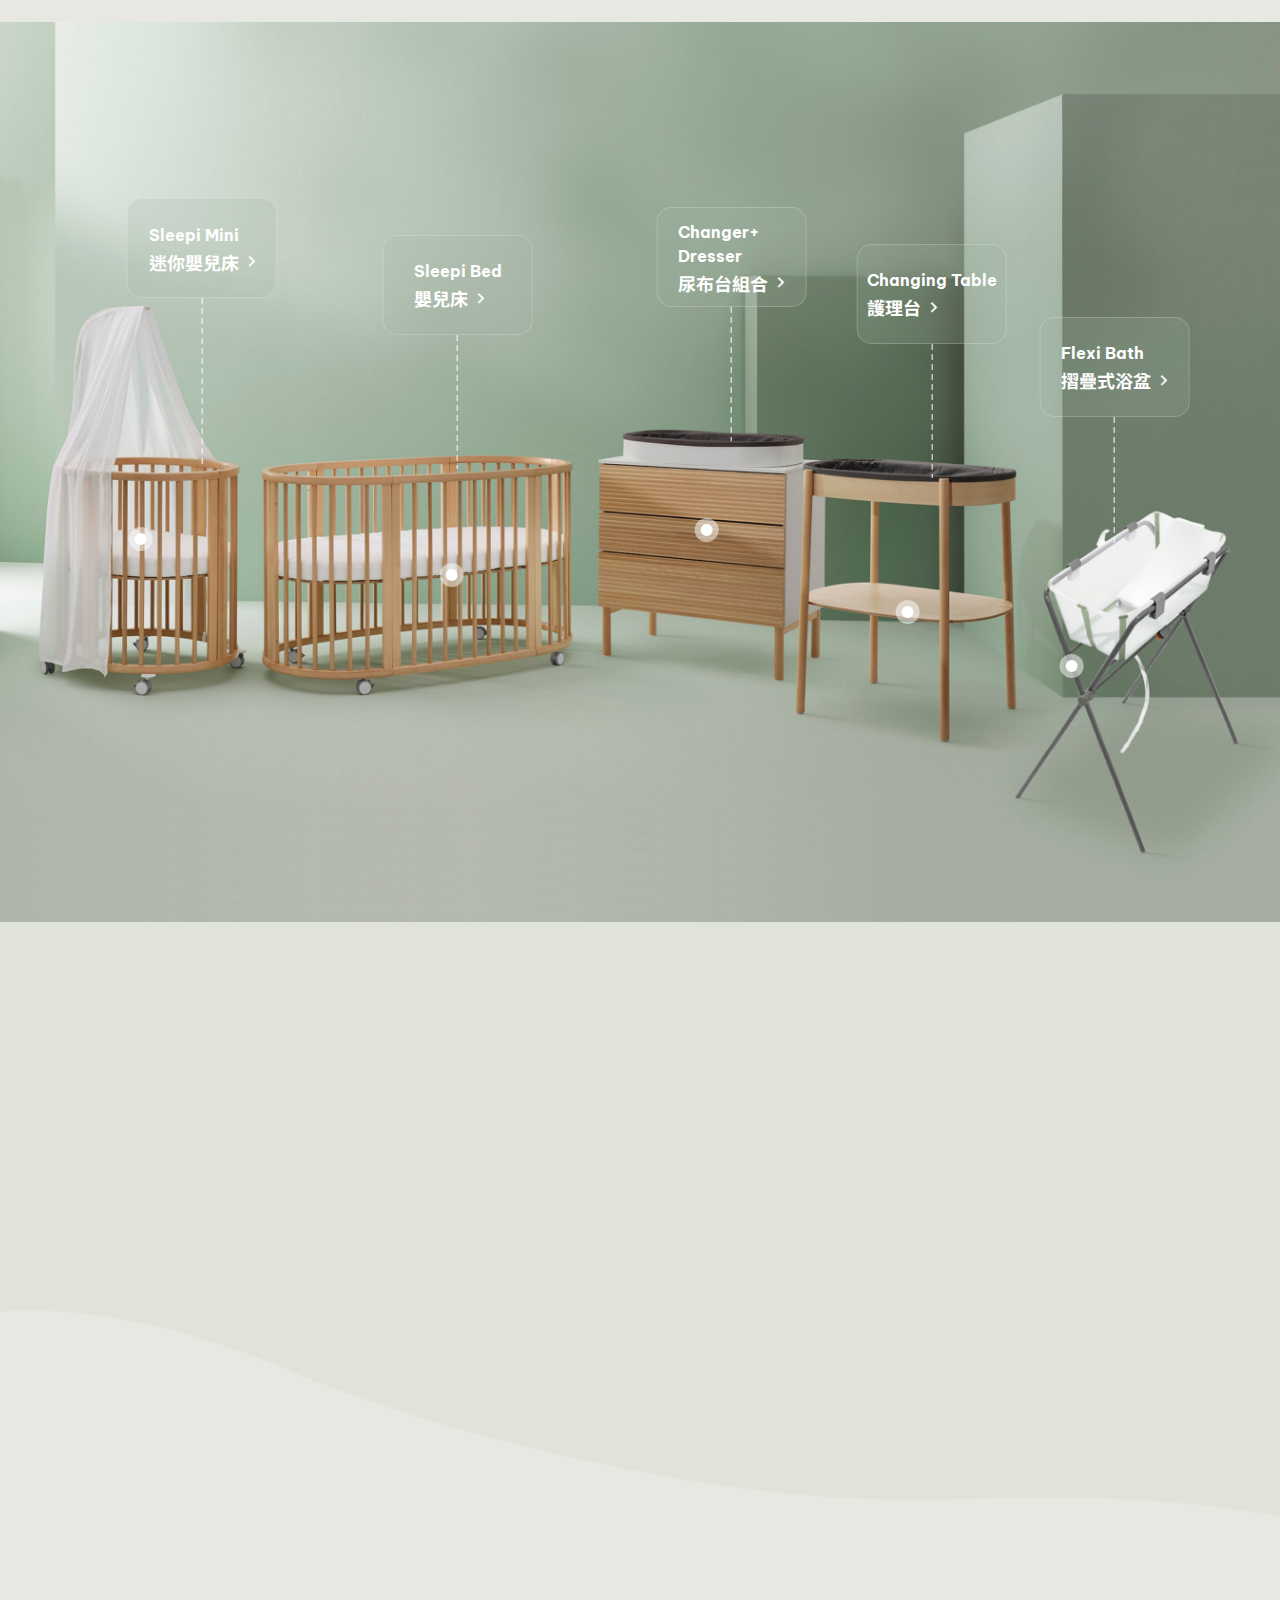
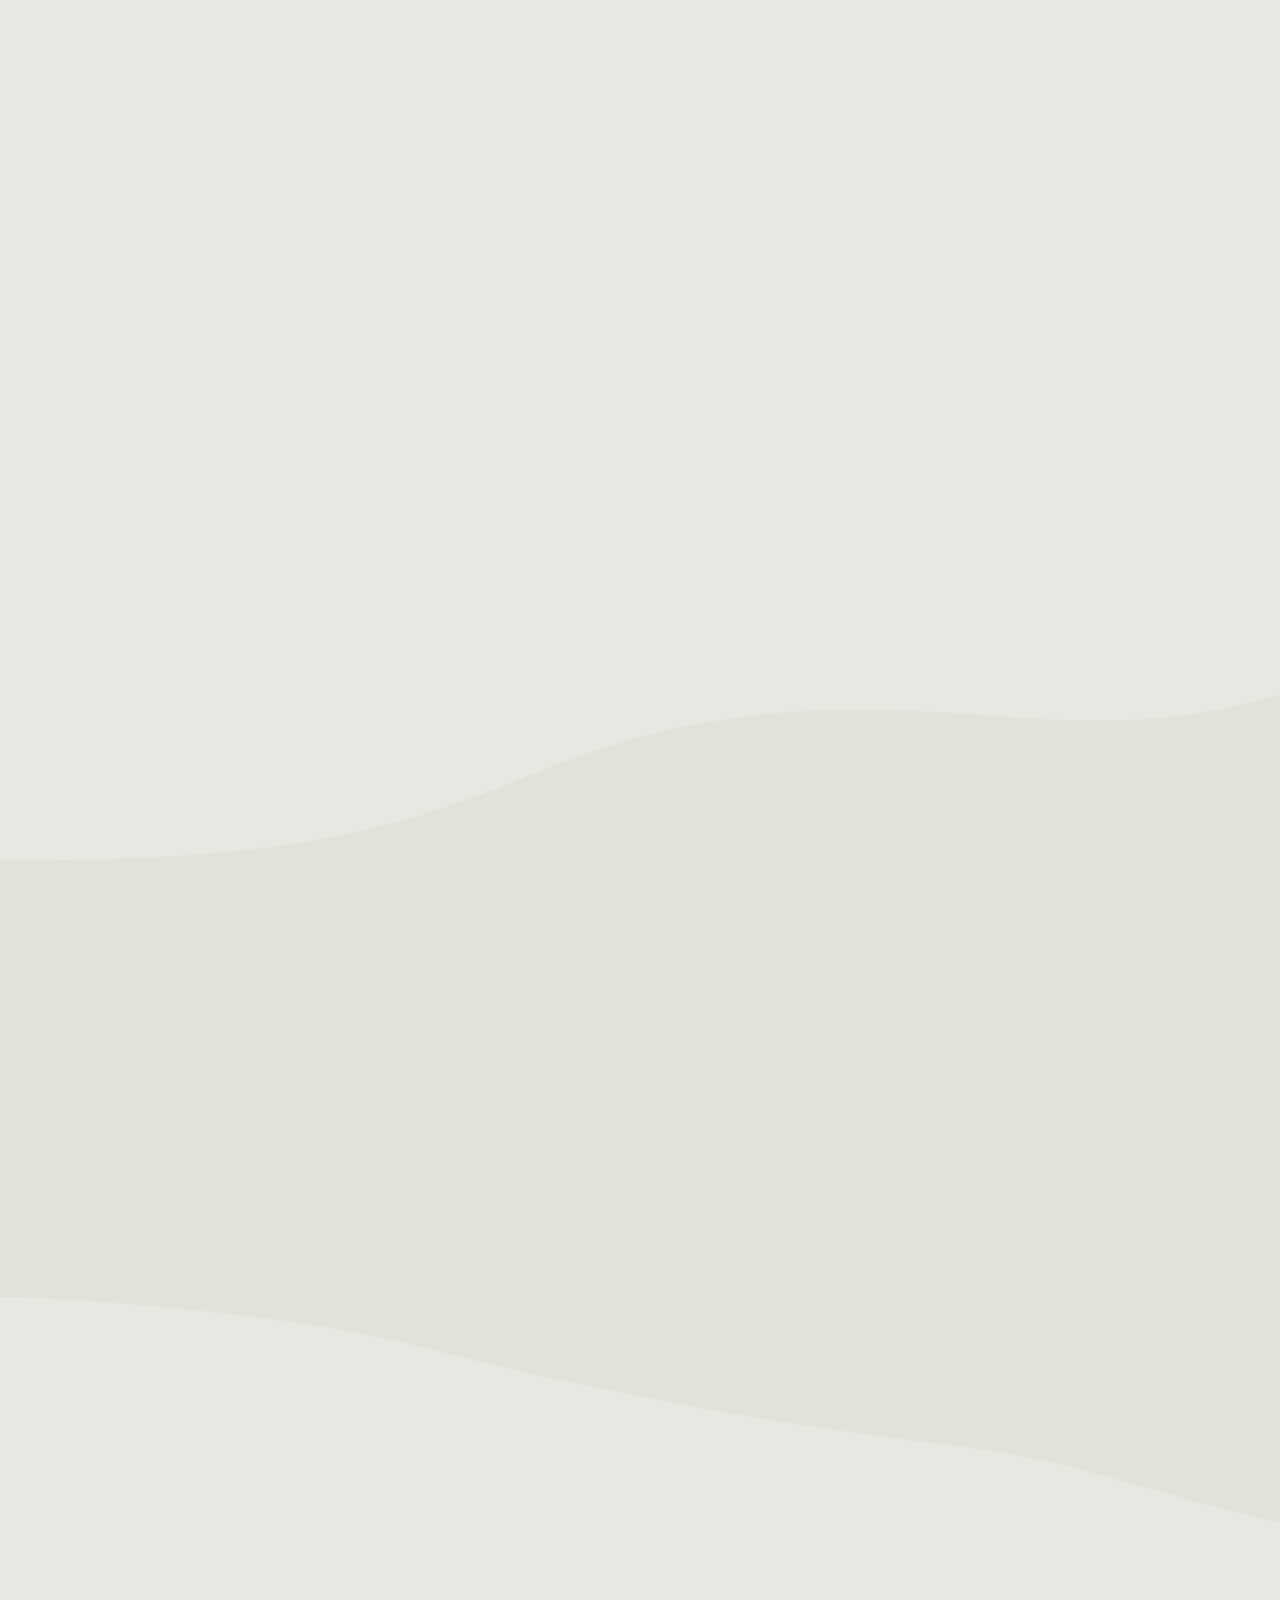
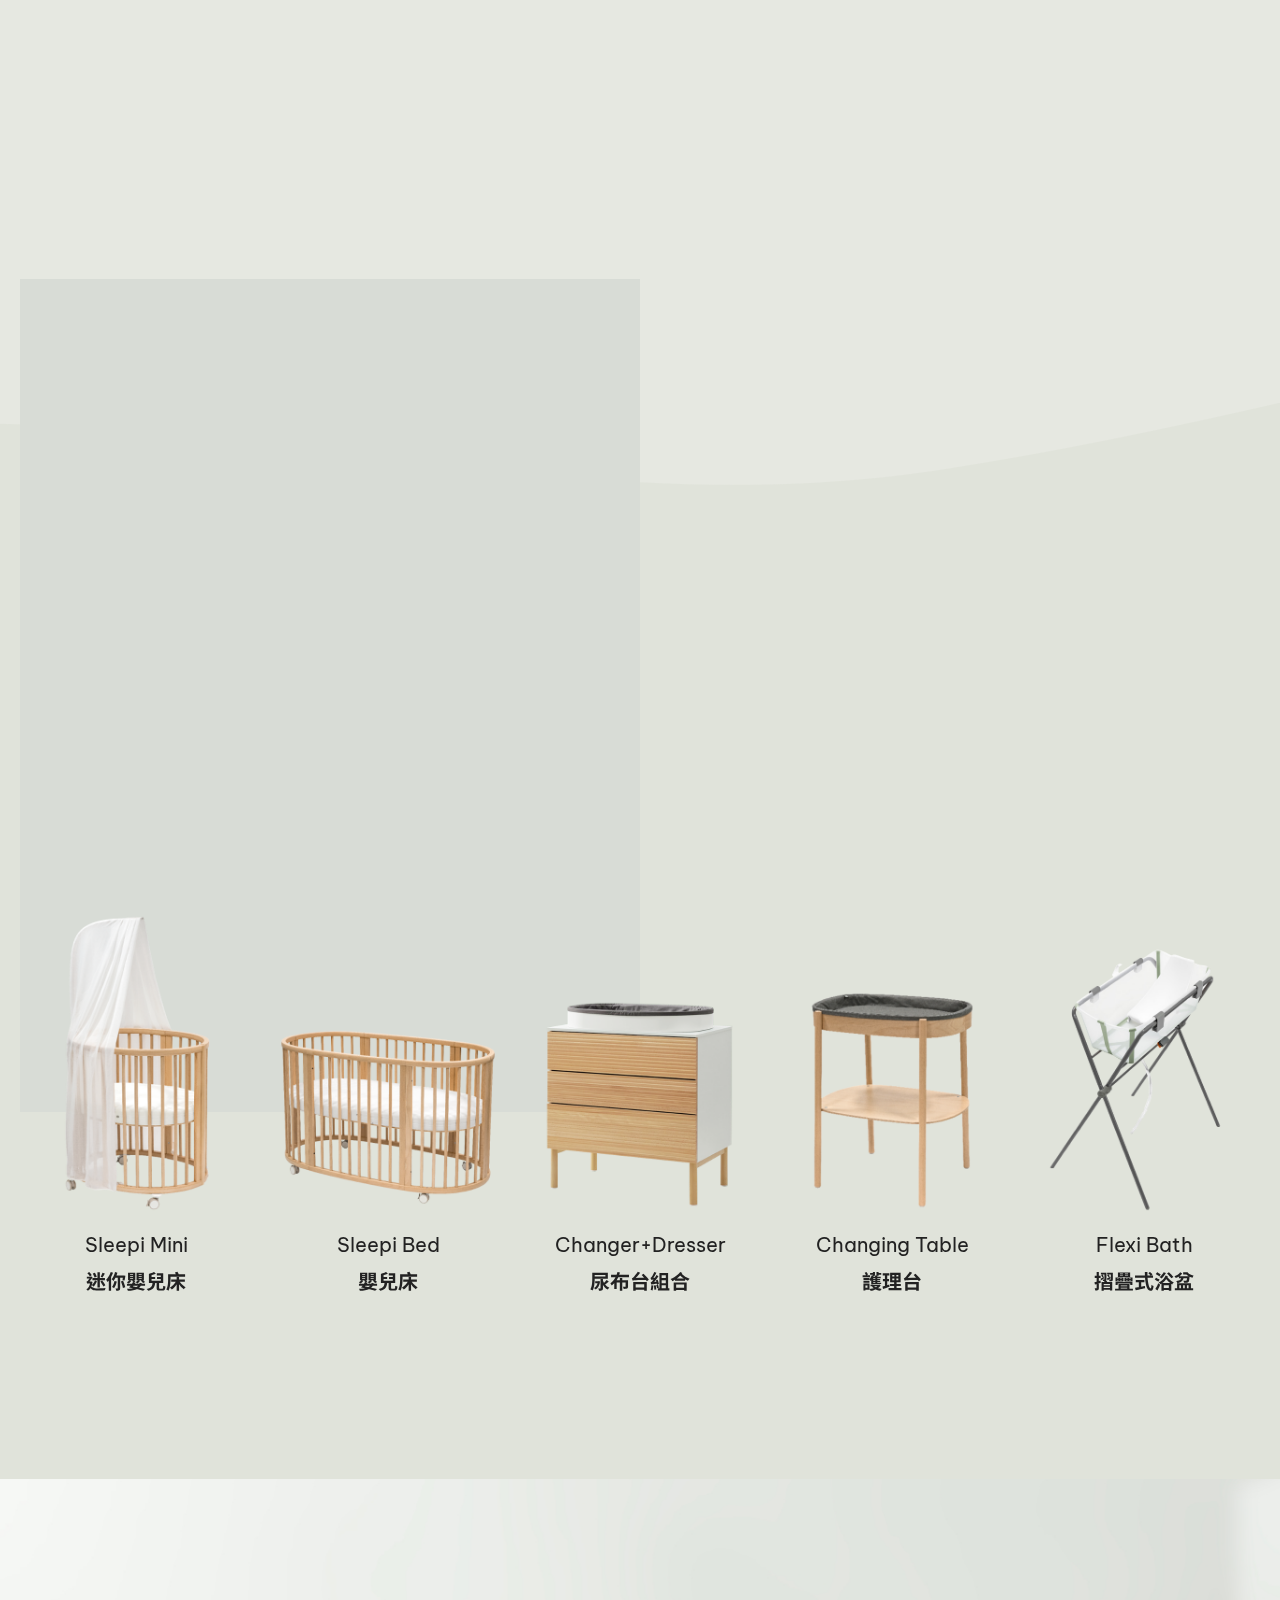
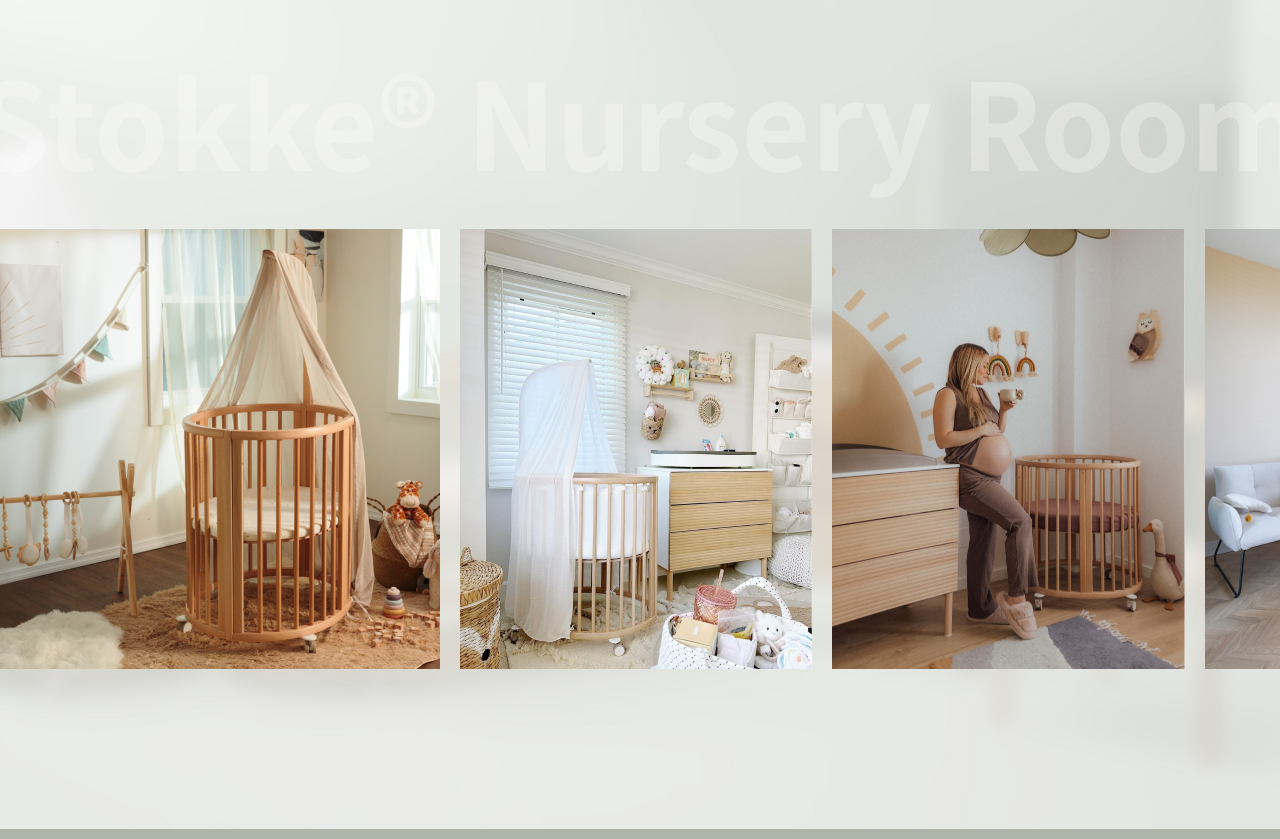
==== commit 35024964: "切版送交" ====
--- a/indexx.html
+++ b/indexx.html
@@ -21,19 +21,26 @@
 </head>
 <body>
     <div class="video">
+        <div class="start-show">
+            <div class="en">Welcome Home</div>
+            <h2>我們為你打造了㇐個家</h2>
+        </div>
         <video src="assets/images/video.mp4" autoplay muted loop></video>
     </div>
-    <div class="main about">
-        <div class="logo"></div>
-        <div class="tit-style">
-            <div class="en">Stokke® Nursery Room</div>
-            <h2>輕鬆打造完美嬰兒房</h2>
-            <div class="line"></div>
+    <div class="main about" id="rd-section-1">
+        <div class="view">
+            <div class="logo"></div>
+            <div class="tit-style">
+                <div class="en">Stokke® Nursery Room</div>
+                <h2>打造完美嬰兒房</h2>
+                <div class="line"></div>
+            </div>
+            <div class="txt">
+                <p class="marb_20">身為新手爸媽或是孕期媽咪，「打造完美嬰兒房」絕對是不容馬虎的重要任務之㇐。嬰兒房不僅是寶寶花費半日以上睡眠的地點，更是孩童在長大過程中生活與學習的空間,因此每個階段的小朋友需要什麼，都是打造嬰兒房時必須思考的，除了安全性之外，舒適度、美感亦為佈置時的關鍵考量點。</p>
+                <p>如果您也正在準備佈置嬰兒房，不妨參考Stokke以「Here we grow」為理念所推出的多樣嬰兒房系列用品，不僅在使用上體貼父母與孩童，斯堪地那維亞的生活美學，更能助您輕鬆打造功能與質感兼具的完美嬰兒房。</p>
+            </div>
         </div>
-        <div class="txt">
-            <p class="marb_20">身為新手爸媽或是孕期媽咪，「打造完美嬰兒房」絕對是不容馬虎的重要任務之㇐。嬰兒房不僅是寶寶花費半日以上睡眠的地點，更是孩童在長大過程中生活與學習的空間,因此每個階段的小朋友需要什麼，都是打造嬰兒房時必須思考的，除了安全性之外，舒適度、美感亦為佈置時的關鍵考量點。</p>
-            <p>如果您也正在準備佈置嬰兒房，不妨參考Stokke以「Here we grow」為理念所推出的多樣嬰兒房系列用品，不僅在使用上體貼父母與孩童，斯堪地那維亞的生活美學，更能助您輕鬆打造功能與質感兼具的完美嬰兒房。</p>
-        </div>
+
     </div>
     <div class="overhide">
         <div class="room-pic">
@@ -170,10 +177,10 @@
                     <div class="view">
                         <div class="pro-link">
                             <div class="box">
-                                <div class="flex-show">
+                                <a href="" class="flex-show">
                                     <div class="en">Sleepi Mini</div>
                                     <p><span>迷你嬰兒床</span><span class="arrow"></span></p>
-                                </div>
+                                </a>
                             </div>
                             <div class="line"></div>
                         </div>
@@ -183,10 +190,10 @@
                     <div class="view">
                         <div class="pro-link">
                             <div class="box">
-                                <div class="flex-show">
+                                <a href="" class="flex-show">
                                     <div class="en">Sleepi Bed</div>
                                     <p><span>嬰兒床</span><span class="arrow"></span></p>
-                                </div>
+                                </a>
                             </div>
                             <div class="line"></div>
                         </div>
@@ -196,10 +203,10 @@
                     <div class="view">
                         <div class="pro-link">
                             <div class="box">
-                                <div class="flex-show">
+                                <a href="" class="flex-show">
                                     <div class="en">Changer+<br/>Dresser</div>
                                     <p><span>尿布台組合</span><span class="arrow"></span></p>
-                                </div>
+                                </a>
                             </div>
                             <div class="line"></div>
                         </div>
@@ -209,10 +216,10 @@
                     <div class="view">
                         <div class="pro-link">
                             <div class="box">
-                                <div class="flex-show">
+                                <a href="" class="flex-show">
                                     <div class="en">Changing Table</div>
                                     <p><span>護理台</span><span class="arrow"></span></p>
-                                </div>
+                                </a>
                             </div>
                             <div class="line"></div>
                         </div>
@@ -222,10 +229,10 @@
                     <div class="view">
                         <div class="pro-link">
                             <div class="box">
-                                <div class="flex-show">
+                                <a href="" class="flex-show">
                                     <div class="en">Flexi Bath</div>
                                     <p><span>摺疊式浴盆</span><span class="arrow"></span></p>
-                                </div>
+                                </a>
                             </div>
                             <div class="line"></div>
                         </div>
@@ -234,7 +241,7 @@
             </div>
         </div>
         <div class="feature-box">
-            <div class="item">
+            <div class="item" id="rd-section-2">
                 <div class="bg">
                     <div class="t-part"></div>
                     <div class="b-part"></div>
@@ -252,11 +259,13 @@
                     </div>
                     <div class="pic-part">
                         <p>01</p>
-                        <img src="assets/images/feature_pic1.png" alt="">
-                    </div>
-                </div>
-            </div>
-            <div class="item">
+                        <div class="show">
+                            <img src="assets/images/feature_pic1.png" alt="">
+                        </div>
+                    </div>
+                </div>
+            </div>
+            <div class="item" id="rd-section-3">
                 <div class="box">
                     <div class="txt-part">
                         <div class="tit-style">
@@ -270,11 +279,13 @@
                     </div>
                     <div class="pic-part">
                         <p>02</p>
-                        <img src="assets/images/feature_pic2.png" alt="">
-                    </div>
-                </div>
-            </div>
-            <div class="item">
+                        <div class="show">
+                            <img src="assets/images/feature_pic2.png" alt="">
+                        </div>
+                    </div>
+                </div>
+            </div>
+            <div class="item" id="rd-section-4">
                 <div class="bg">
                     <div class="t-part"></div>
                     <div class="m-part"></div>
@@ -293,11 +304,13 @@
                     </div>
                     <div class="pic-part">
                         <p>03</p>
-                        <img src="assets/images/feature_pic3.png" alt="">
-                    </div>
-                </div>
-            </div>
-            <div class="item">
+                        <div class="show">
+                            <img src="assets/images/feature_pic3.png" alt="">
+                        </div>
+                    </div>
+                </div>
+            </div>
+            <div class="item" id="rd-section-5">
                 <div class="box">
                     <div class="txt-part">
                         <div class="tit-style">
@@ -311,12 +324,14 @@
                     </div>
                     <div class="pic-part">
                         <p>04</p>
-                        <img src="assets/images/feature_pic4.png" alt="">
+                        <div class="show">
+                            <img src="assets/images/feature_pic4.png" alt="">
+                        </div>
                     </div>
                 </div>
             </div>
         </div>
-        <div class="product-box">
+        <div class="product-box" id="rd-section-6">
             <div class="bg">
                 <div class="view">
                     <div class="t-part"></div>
@@ -338,11 +353,11 @@
             </div>
             <div class="pro-list">
                 <div class="bg"></div>
-                <div class="showbox swiper">
+                <div class="showbox swiper mySwiper">
                     <div class="swiper-wrapper">
                         <div class="item swiper-slide">
                             <div class="view">
-                                <a href="" class="pic"></a>
+                                <a href="" class="pic"><span></span></a>
                                 <a href="" class="link">
                                     <span class="en">Sleepi Mini</span>
                                     <span>迷你嬰兒床</span>
@@ -351,7 +366,7 @@
                         </div>
                         <div class="item swiper-slide">
                             <div class="view">
-                                <a href="" class="pic"></a>
+                                <a href="" class="pic"><span></span></a>
                                 <a href="" class="link">
                                     <span class="en">Sleepi Bed</span>
                                     <span>嬰兒床</span>
@@ -360,7 +375,7 @@
                         </div>
                         <div class="item">
                             <div class="view swiper-slide">
-                                <a href="" class="pic"></a>
+                                <a href="" class="pic"><span></span></a>
                                 <a href="" class="link">
                                     <span class="en">Changer+<br/>Dresser</span>
                                     <span>尿布台組合</span>
@@ -369,7 +384,7 @@
                         </div>
                         <div class="item swiper-slide">
                             <div class="view">
-                                <a href="" class="pic"></a>
+                                <a href="" class="pic"><span></span></a>
                                 <a href="" class="link">
                                     <span class="en">Changing Table</span>
                                     <span>護理台</span>
@@ -378,13 +393,17 @@
                         </div>
                         <div class="item swiper-slide">
                             <div class="view">
-                                <a href="" class="pic"></a>
+                                <a href="" class="pic"><span></span></a>
                                 <a href="" class="link">
                                     <span class="en">Flexi Bath</span>
                                     <span>摺疊式浴盆</span>
                                 </a>
                             </div>
                         </div>
+                    </div>
+                    <div class="swiper-pagination btn">
+                        <div class="btn-left"></div>
+                        <div class="btn-right"></div>
                     </div>
                 </div>
             </div>
@@ -506,6 +525,72 @@
             $(this).parents('.pro-pop-txt').removeClass('mb-style');
         })
 
+
+
+        var swiper = new Swiper(".mySwiper", {
+            slidesPerView: "auto",
+            spaceBetween: 10,
+            navigation: {
+                nextEl: '.btn-right',
+                prevEl: '.btn-left',
+            },
+            breakpoints: {
+                // when window width is >= 768px
+                768: {
+                    slidesPerView: "loop",
+                    spaceBetween: "loop"
+                }
+            }
+        });
+
+
+        gsap.registerPlugin(ScrollTrigger);
+
+        ScrollTrigger.create({
+            trigger: '#rd-section-1',
+            start: "top top+=50%",
+            markers:false,
+            onEnter: function () {
+                $('#rd-section-1').addClass('do')
+            }
+        });
+
+        ScrollTrigger.create({
+            trigger: '#rd-section-2',
+            start: "top top+=50%",
+            markers:false,
+            onEnter: function () {
+                $('#rd-section-2').addClass('do')
+            }
+        });
+
+        ScrollTrigger.create({
+            trigger: '#rd-section-3',
+            start: "top top+=50%",
+            markers:false,
+            onEnter: function () {
+                $('#rd-section-3').addClass('do')
+            }
+        });
+
+        ScrollTrigger.create({
+            trigger: '#rd-section-4',
+            start: "top top+=50%",
+            markers:false,
+            onEnter: function () {
+                $('#rd-section-4').addClass('do')
+            }
+        });
+
+        ScrollTrigger.create({
+            trigger: '#rd-section-5',
+            start: "top top+=50%",
+            markers:false,
+            onEnter: function () {
+                $('#rd-section-5').addClass('do')
+            }
+        });
+
     });
 </script>
 </html>
--- a/assets/css/theme.css
+++ b/assets/css/theme.css
@@ -1 +1 @@
-@import url("https://fonts.googleapis.com/css2?family=Be+Vietnam+Pro:ital,wght@0,700;1,400&family=Noto+Sans+TC:wght@400;700&display=swap");a,.pro-list .pic{-moz-transition:all 0.1s cubic-bezier(0.04, 0.45, 0.2, 0.96);-o-transition:all 0.1s cubic-bezier(0.04, 0.45, 0.2, 0.96);-webkit-transition:all 0.1s cubic-bezier(0.04, 0.45, 0.2, 0.96);transition:all 0.1s cubic-bezier(0.04, 0.45, 0.2, 0.96)}@media only screen and (min-width: 1280px){a:hover,.pro-list .pic:hover{-moz-transition:all 0.1s cubic-bezier(0.04, 0.45, 0.2, 0.96);-o-transition:all 0.1s cubic-bezier(0.04, 0.45, 0.2, 0.96);-webkit-transition:all 0.1s cubic-bezier(0.04, 0.45, 0.2, 0.96);transition:all 0.1s cubic-bezier(0.04, 0.45, 0.2, 0.96)}}@media only screen and (max-width: 767px){@keyframes marquee{0%{transform:translateX(0)}100%{transform:translateX(-3160px)}}}@media only screen and (min-width: 768px){@keyframes marquee{0%{transform:translateX(0)}100%{transform:translateX(-5560px)}}}@keyframes move-up{0%{opacity:0;filter:alpha(opacity=0);-moz-opacity:0;-khtml-opacity:0;transform:translateY(30px)}100%{opacity:1;filter:alpha(opacity=100);-moz-opacity:1;-khtml-opacity:1;transform:translateY(0)}}@keyframes move-left{0%{opacity:0;filter:alpha(opacity=0);-moz-opacity:0;-khtml-opacity:0;transform:translateX(30px)}100%{opacity:1;filter:alpha(opacity=100);-moz-opacity:1;-khtml-opacity:1;transform:translateX(0)}}*{box-sizing:border-box}body,div,dl,dt,dd,ul,ol,li,h1,h2,h3,h4,h5,h6,pre,form,fieldset,input,textarea,p,blockquote,img{margin:0px;padding:0px}fieldset,img,abbr,acronym{border:0}q:before,q:after{content:''}input,button,select,textarea{border:none;outline:none;font-family:"Noto Sans TC","Microsoft JhengHei",sans-serif}button{background:none;cursor:pointer;padding:0;font-family:"Noto Sans TC","Microsoft JhengHei",sans-serif}a{cursor:pointer;text-decoration:none}body,html{width:100%;height:100%}body{font-weight:normal;font-family:"Noto Sans TC","Microsoft JhengHei",sans-serif;color:#333;font-size:20px;line-height:40px;background:#E6E8E1}@media (-ms-high-contrast: active), (-ms-high-contrast: none){body{font-weight:600}}@media only screen and (max-width: 767px){body{font-size:18px;line-height:36px}}.clearfix:after{content:".";display:block;height:0;clear:both;visibility:hidden}.clearfix{zoom:1}.clear{clear:both}.fleft{float:left}.fright{float:right}.ul{list-style:none}.lileft li{float:left}.bold{font-weight:700}@media (-ms-high-contrast: active), (-ms-high-contrast: none){.bold{font-weight:800}}.italic{font-style:italic}.text_line{text-decoration:underline}.align_center{text-align:center}.align_left{text-align:left}.align_right{text-align:right}@media only screen and (max-width: 767px){.align-center-mb{text-align:center}.align-left-mb{text-align:left}.align-right-mb{text-align:right}}@media only screen and (min-width: 768px){.align-center-pad{text-align:center}.align-left-pad{text-align:left}.align-right-pad{text-align:right}}@media only screen and (max-width: 991px){.align-center-pads{text-align:center}.align-left-pads{text-align:left}.align-right-pads{text-align:right}}.row{margin-left:-5px;margin-right:-5px}.col-1{padding-right:5px;padding-left:5px;width:calc($grid / 12 * 1)}.col-2{padding-right:5px;padding-left:5px;width:calc($grid / 12 * 2)}.col-3{padding-right:5px;padding-left:5px;width:calc($grid / 12 * 3)}.col-4{padding-right:5px;padding-left:5px;width:calc($grid / 12 * 4)}.col-5{padding-right:5px;padding-left:5px;width:calc($grid / 12 * 5)}.col-6{padding-right:5px;padding-left:5px;width:calc($grid / 12 * 6)}.col-7{padding-right:5px;padding-left:5px;width:calc($grid / 12 * 7)}.col-8{padding-right:5px;padding-left:5px;width:calc($grid / 12 * 8)}.col-9{padding-right:5px;padding-left:5px;width:calc($grid / 12 * 9)}.col-10{padding-right:5px;padding-left:5px;width:calc($grid / 12 * 10)}.col-11{padding-right:5px;padding-left:5px;width:calc($grid / 12 * 11)}.col-12{padding-right:5px;padding-left:5px;width:calc($grid / 12 * 12)}@media only screen and (min-width: 768px){.row-pad{margin-left:-15px;margin-right:-15px}.col-pad-1{padding-right:15px;padding-left:15px;width:calc($grid / 12 * 1)}.col-pad-2{padding-right:15px;padding-left:15px;width:calc($grid / 12 * 2)}.col-pad-3{padding-right:15px;padding-left:15px;width:calc($grid / 12 * 3)}.col-pad-4{padding-right:15px;padding-left:15px;width:calc($grid / 12 * 4)}.col-pad-5{padding-right:15px;padding-left:15px;width:calc($grid / 12 * 5)}.col-pad-6{padding-right:15px;padding-left:15px;width:calc($grid / 12 * 6)}.col-pad-7{padding-right:15px;padding-left:15px;width:calc($grid / 12 * 7)}.col-pad-8{padding-right:15px;padding-left:15px;width:calc($grid / 12 * 8)}.col-pad-9{padding-right:15px;padding-left:15px;width:calc($grid / 12 * 9)}.col-pad-10{padding-right:15px;padding-left:15px;width:calc($grid / 12 * 10)}.col-pad-11{padding-right:15px;padding-left:15px;width:calc($grid / 12 * 11)}.col-pad-12{padding-right:15px;padding-left:15px;width:calc($grid / 12 * 12)}}@media only screen and (min-width: 992px){.row-pcxs{margin-left:-10px;margin-right:-10px}.col-pcxs-1{padding-right:10px;padding-left:10px;width:calc($grid / 12 * 1)}.col-pcxs-2{padding-right:10px;padding-left:10px;width:calc($grid / 12 * 2)}.col-pcxs-3{padding-right:10px;padding-left:10px;width:calc($grid / 12 * 3)}.col-pcxs-4{padding-right:10px;padding-left:10px;width:calc($grid / 12 * 4)}.col-pcxs-5{padding-right:10px;padding-left:10px;width:calc($grid / 12 * 5)}.col-pcxs-6{padding-right:10px;padding-left:10px;width:calc($grid / 12 * 6)}.col-pcxs-7{padding-right:10px;padding-left:10px;width:calc($grid / 12 * 7)}.col-pcxs-8{padding-right:10px;padding-left:10px;width:calc($grid / 12 * 8)}.col-pcxs-9{padding-right:10px;padding-left:10px;width:calc($grid / 12 * 9)}.col-pcxs-10{padding-right:10px;padding-left:10px;width:calc($grid / 12 * 10)}.col-pcxs-11{padding-right:10px;padding-left:10px;width:calc($grid / 12 * 11)}.col-pcxs-12{padding-right:10px;padding-left:10px;width:calc($grid / 12 * 12)}}@media only screen and (min-width: 1280px){.row-pcs{margin-left:-20px;margin-right:-20px}.col-pcs-1{padding-right:20px;padding-left:20px;width:calc($grid / 12 * 1)}.col-pcs-2{padding-right:20px;padding-left:20px;width:calc($grid / 12 * 2)}.col-pcs-3{padding-right:20px;padding-left:20px;width:calc($grid / 12 * 3)}.col-pcs-4{padding-right:20px;padding-left:20px;width:calc($grid / 12 * 4)}.col-pcs-5{padding-right:20px;padding-left:20px;width:calc($grid / 12 * 5)}.col-pcs-6{padding-right:20px;padding-left:20px;width:calc($grid / 12 * 6)}.col-pcs-7{padding-right:20px;padding-left:20px;width:calc($grid / 12 * 7)}.col-pcs-8{padding-right:10px;padding-left:10px;width:calc($grid / 12 * 8)}.col-pcs-9{padding-right:20px;padding-left:20px;width:calc($grid / 12 * 9)}.col-pcs-10{padding-right:20px;padding-left:20px;width:calc($grid / 12 * 10)}.col-pcs-11{padding-right:20px;padding-left:20px;width:calc($grid / 12 * 11)}.col-pcs-12{padding-right:20px;padding-left:20px;width:calc($grid / 12 * 12)}}@media only screen and (min-width: 1440px){.row-pcm{margin-left:-15px;margin-right:-15px}.col-pcm-1{padding-right:15px;padding-left:15px;width:calc($grid / 12 * 1)}.col-pcm-2{padding-right:15px;padding-left:15px;width:calc($grid / 12 * 2)}.col-pcm-3{padding-right:15px;padding-left:15px;width:calc($grid / 12 * 3)}.col-pcm-4{padding-right:15px;padding-left:15px;width:calc($grid / 12 * 4)}.col-pcm-5{padding-right:15px;padding-left:15px;width:calc($grid / 12 * 5)}.col-pcm-6{padding-right:15px;padding-left:15px;width:calc($grid / 12 * 6)}.col-pcm-7{padding-right:15px;padding-left:15px;width:calc($grid / 12 * 7)}.col-pcm-8{padding-right:15px;padding-left:15px;width:calc($grid / 12 * 8)}.col-pcm-9{padding-right:15px;padding-left:15px;width:calc($grid / 12 * 9)}.col-pcm-10{padding-right:15px;padding-left:15px;width:calc($grid / 12 * 10)}.col-pcm-11{padding-right:15px;padding-left:15px;width:calc($grid / 12 * 11)}.col-pcm-12{padding-right:15px;padding-left:15px;width:calc($grid / 12 * 12)}}@media only screen and (min-width: 1600px){.row-pcl{margin-left:-15px;margin-right:-15px}.col-pcl-1{padding-right:15px;padding-left:15px;width:calc($grid / 12 * 1)}.col-pcl-2{padding-right:15px;padding-left:15px;width:calc($grid / 12 * 2)}.col-pcl-3{padding-right:15px;padding-left:15px;width:calc($grid / 12 * 3)}.col-pcl-4{padding-right:15px;padding-left:15px;width:calc($grid / 12 * 4)}.col-pcl-5{padding-right:15px;padding-left:15px;width:calc($grid / 12 * 5)}.col-pcl-6{padding-right:15px;padding-left:15px;width:calc($grid / 12 * 6)}.col-pcl-7{padding-right:15px;padding-left:15px;width:calc($grid / 12 * 7)}.col-pcl-8{padding-right:15px;padding-left:15px;width:calc($grid / 12 * 8)}.col-pcl-9{padding-right:15px;padding-left:15px;width:calc($grid / 12 * 9)}.col-pcl-10{padding-right:15px;padding-left:15px;width:calc($grid / 12 * 10)}.col-pcl-11{padding-right:15px;padding-left:15px;width:calc($grid / 12 * 11)}.col-pcl-12{padding-right:15px;padding-left:15px;width:calc($grid / 12 * 12)}}.en{font-family:"Be Vietnam Pro",sans-serif}.main{max-width:1280px;margin-left:auto;margin-right:auto;padding-left:20px;padding-right:20px}@media only screen and (max-width: 991px){.main{padding-left:30px;padding-right:30px}}@media only screen and (max-width: 767px){.main{padding-left:20px;padding-right:20px}}.overhide{overflow:hidden}.video{width:100%;height:100vh}.video video{width:100%;height:100%;object-fit:cover}@media only screen and (max-width: 767px){.about{padding-bottom:60px}}@media only screen and (min-width: 768px){.about{padding-bottom:120px}}.logo{background:url("../images/logo.jpg") 50% 50% no-repeat;background-size:contain}@media only screen and (max-width: 767px){.logo{width:50px;height:50px;margin:0 auto 30px auto}}@media only screen and (min-width: 768px){.logo{width:150px;height:150px;margin:0 auto 60px auto}}.tit-style{font-weight:bold;text-align:center}.tit-style .en{color:#ED7703}.tit-style h2{color:#222}.tit-style .line{margin-left:auto;margin-right:auto;background:#ED7703}@media only screen and (max-width: 767px){.tit-style{font-size:32px;line-height:42px;margin-bottom:15px}.tit-style .en{margin-bottom:5px}.tit-style h2{margin-bottom:15px;font-size:32px;line-height:42px}.tit-style .line{width:30px;height:2px}}@media only screen and (min-width: 768px){.tit-style{font-size:42px;line-height:62px;margin-bottom:30px}.tit-style .en{margin-bottom:5px}.tit-style h2{margin-bottom:30px;font-size:42px;line-height:62px}.tit-style .line{width:60px;height:3px}}.room-pic{width:100%;position:relative;z-index:2}@media only screen and (max-width: 991px){.room-pic .viewshow{position:relative;padding-top:70.3125%;background:url("../images/baby_room_mb.jpg") 50% 50% no-repeat;background-size:cover}.room-pic .viewshow img{display:none}}@media only screen and (min-width: 992px){.room-pic{height:100vh}.room-pic .left-bg{position:absolute;z-index:1;top:0;left:0;width:50%;height:100%;background:url("../images/baby_room_left.jpg") 0 0 repeat-x;background-size:auto 100%}.room-pic .right-bg{position:absolute;z-index:1;top:0;right:0;width:50%;height:100%;background:url("../images/baby_room_right.jpg") 0 0 repeat-x;background-size:auto 100%}.room-pic .viewshow{position:absolute;top:0;left:50%;transform:translateX(-50%);z-index:2;height:100%}.room-pic .viewshow img{width:auto;height:100%}}.room-pro{position:absolute;top:50%;left:50%;background:rgba(0,0,0,0.5);width:0}.room-pro .view{position:relative;width:100%;height:100%}@media only screen and (max-width: 991px){.room-pro{height:24%}.room-pro.pro-1{margin-left:-35%;margin-top:-22%;height:30%}.room-pro.pro-2{margin-left:-16%;margin-top:-18%}.room-pro.pro-3{margin-left:5%;margin-top:-20%}.room-pro.pro-4{margin-left:20%;margin-top:-17.5%}.room-pro.pro-5{margin-left:36%;margin-top:-10.5%}}@media only screen and (max-width: 767px){.room-pro{height:40%;transform:scale(0.5)}.room-pro.pro-1{margin-left:-35%;margin-top:-27%;height:50%}.room-pro.pro-2{margin-left:-16%;margin-top:-21%}.room-pro.pro-3{margin-left:5%;margin-top:-24%}.room-pro.pro-4{margin-left:24%;margin-top:-21.5%}.room-pro.pro-5{margin-left:40%;margin-top:-16.5%}}@media only screen and (min-width: 992px){.room-pro{height:26vh}.room-pro.pro-1{margin-left:-24%;margin-top:-15%;height:29.528796vh}.room-pro.pro-2{margin-left:-10%;margin-top:-13%}.room-pro.pro-3{margin-left:5%;margin-top:-14.5%}.room-pro.pro-4{margin-left:16%;margin-top:-12.5%}.room-pro.pro-5{margin-left:26%;margin-top:-8.5%}}.pro-link{height:100%;position:absolute;top:0;left:50%;transform:translateX(-50%);display:flex;flex-direction:column;align-items:center}.pro-link .box{background:rgba(159,181,159,0.2);border:1px solid rgba(255,255,255,0.2);display:flex;justify-content:center;align-items:center}.pro-link .flex-show{color:#fff;font-weight:bold}.pro-link p span{display:inline-block;vertical-align:middle}.pro-link .line{flex:1 1 100%;width:1px;background:url("../images/line_bg.png") 50% 0 repeat-y}@media only screen and (max-width: 991px){.pro-link{width:110px}.pro-link .box{width:110px;flex:0 0 80px;border-radius:5px}.pro-link .flex-show{font-size:12px;line-height:16px}.pro-link p{font-size:14px}.pro-link .arrow{width:8px;height:12px;background:url("../images/arrow_mb.png") 50% 50% no-repeat;background-size:contain;margin-left:10px}}@media only screen and (max-width: 767px){.pro-link .arrow{margin-left:5px}}@media only screen and (min-width: 992px){.pro-link{width:150px}.pro-link .box{width:150px;flex:0 0 100px;border-radius:15px}.pro-link .flex-show{font-size:16px;line-height:24px}.pro-link p{font-size:18px}.pro-link .arrow{width:7px;height:12px;background:url("../images/arrow.png") 50% 50% no-repeat;background-size:contain;margin-left:10px}}.pro-dot{position:absolute;top:50%;left:50%;z-index:1}.pro-dot .dot{border-radius:50%;background:rgba(255,255,255,0.5);position:relative;display:flex;align-items:center;justify-content:center}.pro-dot .dot::after{display:block;content:'';border-radius:50%;background:#fff}@media only screen and (max-width: 991px){.pro-dot.pro-1{margin:7% 0 0 -40%}.pro-dot.pro-2{margin:8% 0 0 -18%}.pro-dot.pro-3{margin:2.5% 0 0 3%}.pro-dot.pro-4{margin:10% 0 0 18%}.pro-dot.pro-5{margin:15% 0 0 32%}.pro-dot .dot{width:16px;height:16px}.pro-dot .dot::after{width:8px;height:8px}}@media only screen and (min-width: 992px){.pro-dot.pro-1{margin:3% 0 0 -28%}.pro-dot.pro-2{margin:5% 0 0 -11%}.pro-dot.pro-3{margin:2.5% 0 0 3%}.pro-dot.pro-4{margin:7% 0 0 14%}.pro-dot.pro-5{margin:10% 0 0 23%}.pro-dot.now .dot{border:2px solid #ED7703;background:#fff}.pro-dot.now .dot::after{background:#ED7703}.pro-dot.now .pro-pop-txt{display:block}.pro-dot .dot{cursor:pointer;width:24px;height:24px}.pro-dot .dot::after{width:12px;height:12px}}.pro-pop-txt{display:none;position:absolute}.pro-pop-txt .view{background:#fff;color:#555;box-shadow:0 3px 10px rgba(0,0,0,0.16);font-size:18px;line-height:36px}.pro-pop-txt h5{color:#222;font-size:18px}.pro-pop-txt .tool{display:flex;justify-content:flex-end}.pro-pop-txt .link{color:#ED7703;font-size:18px}.pro-pop-txt .link span{display:inline-block;vertical-align:middle}.pro-pop-txt .link span:not(.arrow){position:relative}.pro-pop-txt .link span:not(.arrow)::after{content:'';width:100%;height:1px;position:absolute;left:0;bottom:-1px;background:#ED7703}.pro-pop-txt .link .arrow{width:7px;height:12px;background:url("../images/arrow_org.png") 50% 50% no-repeat;background-size:contain;margin-left:10px}@media only screen and (max-width: 991px){.pro-pop-txt{width:calc(100vw - 60px);height:calc(100% - 40px);top:20px;left:50%;transform:translateX(-50%)}.pro-pop-txt.mb-style{display:block;z-index:2}.pro-pop-txt .view{height:100%;position:relative;border-radius:10px;padding:30px}.pro-pop-txt h5{margin-bottom:10px;line-height:40px}.pro-pop-txt .close{position:absolute;top:30px;right:30px;width:40px;height:40px;background:url("../images/close.png") 50% 50% no-repeat;background-size:contain}.pro-pop-txt .tool{padding-top:30px}}@media only screen and (max-width: 767px){.pro-pop-txt{width:calc(100vw - 40px);height:auto}.pro-pop-txt .view{height:auto;padding:15px}.pro-pop-txt .tool{padding-top:15px}.pro-pop-txt .close{top:15px;right:15px}.pro-pop-txt .link span .arrow{margin-left:5px}}@media only screen and (min-width: 992px){.pro-pop-txt{width:460px;top:29px;left:50%;transform:translateX(-50%);padding-top:10px}.pro-pop-txt::after{content:'';position:absolute;top:0;left:50%;transform:translateX(-50%);border-width:0 15px 10px 15px;border-color:transparent transparent #fff transparent;border-style:solid}.pro-pop-txt .view{border-radius:15px;padding:20px;font-size:18px;line-height:30px}.pro-pop-txt h5{margin-bottom:10px;line-height:30px}.pro-pop-txt .tool{padding-top:30px}}.feature-box{position:relative;z-index:1}.feature-box .tit-style{text-align:left}.feature-box .tit-style .line{margin-left:0;margin-right:auto}.feature-box .item{position:relative}.feature-box .item .box{position:relative;z-index:2;max-width:1480px;margin-left:auto;margin-right:auto}.feature-box .bg{position:absolute;z-index:1;width:100%}.feature-box .txt-part,.feature-box .pic-part{position:relative;z-index:2}.feature-box .pic-part p{position:absolute;font-weight:bold;color:#fff;opacity:.3;filter:alpha(opacity=30);-moz-opacity:.3;-khtml-opacity:.3;z-index:2;letter-spacing:0}.feature-box .pic-part img{position:relative;z-index:1;max-width:100%}@media only screen and (max-width: 991px){.feature-box{padding-bottom:120px}.feature-box .item{padding-top:120px}.feature-box .item .box{padding-left:30px;padding-right:30px}.feature-box .item:nth-child(1) .bg{height:100%;top:0;left:50%;transform:translateX(-50%)}.feature-box .item:nth-child(1) .bg .t-part{width:100%;height:100%;background:#E0E3DA}.feature-box .item:nth-child(1) .bg .b-part{width:100%;padding-top:18.385417%;background:url("../images/wave_bg_1.png") 50% bottom no-repeat;background-size:100% 100%}.feature-box .item:nth-child(3) .bg{height:100%;top:0;left:50%;transform:translateX(-50%)}.feature-box .item:nth-child(3) .bg .t-part{width:100%;height:20%;background:url("../images/wave_bg_2.png") 50% top no-repeat;background-size:100% 100%}.feature-box .item:nth-child(3) .bg .m-part{width:100%;height:80%;background:#E0E3DA}.feature-box .item:nth-child(3) .bg .b-part{width:100%;height:20%;background:url("../images/wave_bg_3.png") 50% top no-repeat;background-size:100% 100%}.feature-box .txt-part{margin-bottom:30px}}@media only screen and (max-width: 767px){.feature-box{padding-bottom:60px}.feature-box .item{padding-top:60px}.feature-box .item .box{padding-left:20px;padding-right:20px}.feature-box .txt-part{margin-bottom:20px}}@media only screen and (min-width: 992px){.feature-box{padding-bottom:160px}.feature-box .item{padding-top:130px}.feature-box .item .box{padding-left:20px;padding-right:20px;display:flex}.feature-box .item:nth-child(odd) .txt-part{padding-right:30px}.feature-box .item:nth-child(odd) .pic-part p{right:30px}.feature-box .item:nth-child(even) .box{flex-direction:row-reverse}.feature-box .item:nth-child(even) .txt-part{padding-left:30px}.feature-box .item:nth-child(even) .pic-part p{left:30px}.feature-box .item:nth-child(1){padding-top:205px}.feature-box .item:nth-child(1) .bg{top:0;left:50%;transform:translateX(-50%)}.feature-box .item:nth-child(1) .bg .t-part{width:100%;height:383px;background:#E0E3DA}.feature-box .item:nth-child(1) .bg .b-part{width:1920px;height:353px;background:url("../images/wave_bg_1.png") 50% bottom no-repeat;background-size:100% 100%}.feature-box .item:nth-child(2){padding-top:250px}.feature-box .item:nth-child(3){padding-top:250px}.feature-box .item:nth-child(3) .bg{top:-95px;left:50%;transform:translateX(-50%)}.feature-box .item:nth-child(3) .bg .t-part{width:1920px;height:398px;background:url("../images/wave_bg_2.png") 50% top no-repeat;background-size:100% 100%}.feature-box .item:nth-child(3) .bg .m-part{width:100%;height:425px;background:#E0E3DA}.feature-box .item:nth-child(3) .bg .b-part{width:1920px;height:398px;background:url("../images/wave_bg_3.png") 50% top no-repeat;background-size:100% 100%}.feature-box .item:nth-child(4){padding-top:250px}.feature-box .txt-part,.feature-box .pic-part{width:50%}.feature-box .pic-part p{font-family:"Be Vietnam Pro",sans-serif;font-size:160px;line-height:200px;top:-130px}}@media only screen and (min-width: 1440px){.feature-box .item:nth-child(odd) .txt-part{padding-right:90px}.feature-box .item:nth-child(odd) .pic-part p{right:100px}.feature-box .item:nth-child(even) .box{flex-direction:row-reverse}.feature-box .item:nth-child(even) .txt-part{padding-left:90px}.feature-box .item:nth-child(even) .pic-part p{left:100px}}@media only screen and (min-width: 1921px){.feature-box .item:nth-child(1) .bg .b-part{width:100%}.feature-box .item:nth-child(3) .bg .t-part{width:100%}.feature-box .item:nth-child(3) .bg .b-part{width:100%}}.product-box{position:relative}.product-box>.bg{position:absolute;left:0;bottom:0;width:100%;height:100%}.product-box>.bg .view{position:relative;height:100%}.product-box>.bg .t-part{position:absolute;background:url("../images/wave_bg_4.png") right 0 no-repeat;background-size:100% 100%}.product-box>.bg .b-part{position:absolute;left:0;bottom:0;width:100%;height:100%;background:#E0E3DA}.product-box .box{max-width:1480px;margin-left:auto;margin-right:auto;position:relative}.product-box .box .bg{background:#D8DCD6}.product-box .box .show{width:100%;height:100%;color:#fff;opacity:.3;filter:alpha(opacity=30);-moz-opacity:.3;-khtml-opacity:.3;font-family:"Be Vietnam Pro",sans-serif}.product-box .txt{color:#555}@media only screen and (max-width: 991px){.product-box{padding-bottom:140px}.product-box>.bg{padding-top:50%}.product-box>.bg .t-part{top:-15%;width:100%;height:15%}.product-box .box{padding-left:30px;padding-right:30px}.product-box .box .bg{width:50vw;margin-left:-30px;padding-top:15px;padding-left:30px}.product-box .box .show{font-size:16vw;line-height:calc(16vw * 1)}.product-box .txt{font-size:30px;line-height:60px;padding-bottom:60px}}@media only screen and (max-width: 767px){.product-box{padding-bottom:60px}.product-box>.bg{padding-top:80%}.product-box>.bg .t-part{top:-20%;width:100%;height:20%}.product-box .box{padding-left:20px;padding-right:20px}.product-box .box .bg{margin-left:-20px;padding-left:20px}.product-box .box .show{font-size:50px;line-height:60px}.product-box .txt{font-size:24px;line-height:36px;color:#555;padding-bottom:30px}}@media only screen and (min-width: 992px){.product-box{padding-bottom:140px}.product-box>.bg{padding-top:208px}.product-box>.bg .t-part{left:50%;top:-145px;transform:translateX(-50%);width:1920px;height:145px}.product-box .box{padding-left:20px;padding-right:20px;padding-top:295px}.product-box .box .bg{position:absolute;height:100%;top:0;left:20px;width:calc(50% - 20px)}.product-box .box .show{font-size:160px;line-height:160px;padding-left:30px;padding-top:60px}.product-box .txt{font-size:30px;line-height:60px;width:50%;margin-left:50%;padding-bottom:70px;padding-right:30px;padding-left:30px}}@media only screen and (min-width: 1280px){.product-box .box .show{font-size:200px;line-height:160px}}@media only screen and (min-width: 1440px){.product-box .box .show{padding-left:100px}.product-box .txt{padding-right:100px;padding-left:90px}}@media only screen and (min-width: 1921px){.product-box>.bg .t-part{width:100%}}.pro-list{max-width:1480px;margin-left:auto;margin-right:auto;position:relative}.pro-list .bg{position:absolute;top:0;z-index:1;background:#D8DCD6}.pro-list .showbox{position:relative;z-index:2}.pro-list .item:nth-child(1) .pic{background:url("../images/pro_1.png") 50% 50% no-repeat;background-size:contain}.pro-list .item:nth-child(2) .pic{background:url("../images/pro_2.png") 50% 50% no-repeat;background-size:contain}.pro-list .item:nth-child(3) .pic{background:url("../images/pro_3.png") 50% 50% no-repeat;background-size:contain}.pro-list .item:nth-child(4) .pic{background:url("../images/pro_4.png") 50% 50% no-repeat;background-size:contain}.pro-list .item:nth-child(5) .pic{background:url("../images/pro_5.png") 50% 50% no-repeat;background-size:contain}.pro-list .pic{display:block;padding-top:128.6%;margin-bottom:15px}.pro-list .link{display:block;text-align:center;color:#222}.pro-list .link span{display:block}.pro-list .link span:nth-child(2){font-weight:bold}@media only screen and (max-width: 991px){.pro-list{padding-bottom:60px}.pro-list .item{flex:0 0 120px;width:120px;margin-right:10px}.pro-list .item:last-child{margin-right:0}.pro-list .link{font-size:18px;line-height:24px}.pro-list .bg{left:0;width:50%;height:100%}}@media only screen and (min-width: 992px){.pro-list{padding-left:20px;padding-right:20px}.pro-list .item{flex:0 0 calc(20% - 16px);width:20%}.pro-list .item .view{padding-top:30px;padding-bottom:40px}.pro-list .item:nth-child(3) .en br{display:none}.pro-list .item:hover .pic{transform:scale(1.1)}.pro-list .item:hover .link{color:#ED7703;text-decoration:underline}.pro-list .link{font-size:20px;line-height:36px}.pro-list .bg{left:20px;width:calc(50% - 20px);height:50%}}@media only screen and (min-width: 1440px){.pro-list{padding-left:80px;padding-right:80px}}.scroll_box{background:url("../images/scroll_bg.jpg") 50% 0 no-repeat;background-size:cover;position:relative}.scroll_box h2{width:max-content;color:#fff;text-align:center;opacity:.3;filter:alpha(opacity=30);-moz-opacity:.3;-khtml-opacity:.3;position:absolute;left:50%;transform:translateX(-50%)}.scroll_box .pic-list .box{animation:marquee 120s infinite linear;display:flex;align-items:center}.scroll_box .pic-list .item{height:440px;margin-right:20px}.scroll_box .pic-list .item img{max-height:100%}@media only screen and (max-width: 767px){.scroll_box{padding-top:126px;padding-bottom:60px;border-bottom:5px solid #ADB5A8}.scroll_box h2{top:60px;font-size:36px;line-height:36px}.scroll_box .pic-list .item{height:120px;margin-right:10px}}@media only screen and (min-width: 768px){.scroll_box{padding-top:350px;padding-bottom:160px;border-bottom:10px solid #ADB5A8}.scroll_box h2{top:160px;font-size:120px;line-height:160px}.scroll_box .pic-list .item{height:440px;margin-right:20px}}
+@import url("https://fonts.googleapis.com/css2?family=Be+Vietnam+Pro:ital,wght@0,700;1,400&family=Noto+Sans+TC:wght@400;700&display=swap");a,.pro-list .pic{-moz-transition:all 0.1s cubic-bezier(0.04, 0.45, 0.2, 0.96);-o-transition:all 0.1s cubic-bezier(0.04, 0.45, 0.2, 0.96);-webkit-transition:all 0.1s cubic-bezier(0.04, 0.45, 0.2, 0.96);transition:all 0.1s cubic-bezier(0.04, 0.45, 0.2, 0.96)}@media only screen and (min-width: 1280px){a:hover,.pro-list .pic:hover{-moz-transition:all 0.1s cubic-bezier(0.04, 0.45, 0.2, 0.96);-o-transition:all 0.1s cubic-bezier(0.04, 0.45, 0.2, 0.96);-webkit-transition:all 0.1s cubic-bezier(0.04, 0.45, 0.2, 0.96);transition:all 0.1s cubic-bezier(0.04, 0.45, 0.2, 0.96)}}@media only screen and (max-width: 767px){@keyframes marquee{0%{transform:translateX(0)}100%{transform:translateX(-3160px)}}}@media only screen and (min-width: 768px){@keyframes marquee{0%{transform:translateX(0)}100%{transform:translateX(-5560px)}}}@keyframes alpha-1{0%{opacity:0;filter:alpha(opacity=0);-moz-opacity:0;-khtml-opacity:0}100%{opacity:1;filter:alpha(opacity=100);-moz-opacity:1;-khtml-opacity:1}}@keyframes alpha-0{0%{opacity:1;filter:alpha(opacity=100);-moz-opacity:1;-khtml-opacity:1}100%{opacity:0;filter:alpha(opacity=0);-moz-opacity:0;-khtml-opacity:0}}@keyframes alpha-txt{0%{opacity:0;filter:alpha(opacity=0);-moz-opacity:0;-khtml-opacity:0}100%{opacity:.3;filter:alpha(opacity=30);-moz-opacity:.3;-khtml-opacity:.3}}@keyframes move-up{0%{opacity:0;filter:alpha(opacity=0);-moz-opacity:0;-khtml-opacity:0;transform:translateY(30px)}100%{opacity:1;filter:alpha(opacity=100);-moz-opacity:1;-khtml-opacity:1;transform:translateY(0)}}@keyframes move-left{0%{opacity:0;filter:alpha(opacity=0);-moz-opacity:0;-khtml-opacity:0;transform:translateX(60px)}100%{opacity:1;filter:alpha(opacity=100);-moz-opacity:1;-khtml-opacity:1;transform:translateX(0)}}@keyframes move-right{0%{opacity:0;filter:alpha(opacity=0);-moz-opacity:0;-khtml-opacity:0;transform:translateX(-60px)}100%{opacity:1;filter:alpha(opacity=100);-moz-opacity:1;-khtml-opacity:1;transform:translateX(0)}}*{box-sizing:border-box}body,div,dl,dt,dd,ul,ol,li,h1,h2,h3,h4,h5,h6,pre,form,fieldset,input,textarea,p,blockquote,img{margin:0px;padding:0px}fieldset,img,abbr,acronym{border:0}q:before,q:after{content:''}input,button,select,textarea{border:none;outline:none;font-family:"Noto Sans TC","Microsoft JhengHei",sans-serif}button{background:none;cursor:pointer;padding:0;font-family:"Noto Sans TC","Microsoft JhengHei",sans-serif}a{cursor:pointer;text-decoration:none}body,html{width:100%;height:100%}body{font-weight:normal;font-family:"Noto Sans TC","Microsoft JhengHei",sans-serif;color:#333;font-size:20px;line-height:40px;background:#E6E8E1}@media (-ms-high-contrast: active), (-ms-high-contrast: none){body{font-weight:600}}@media only screen and (max-width: 767px){body{font-size:18px;line-height:36px}}.clearfix:after{content:".";display:block;height:0;clear:both;visibility:hidden}.clearfix{zoom:1}.clear{clear:both}.fleft{float:left}.fright{float:right}.ul{list-style:none}.lileft li{float:left}.bold{font-weight:700}@media (-ms-high-contrast: active), (-ms-high-contrast: none){.bold{font-weight:800}}.italic{font-style:italic}.text_line{text-decoration:underline}.align_center{text-align:center}.align_left{text-align:left}.align_right{text-align:right}@media only screen and (max-width: 767px){.align-center-mb{text-align:center}.align-left-mb{text-align:left}.align-right-mb{text-align:right}}@media only screen and (min-width: 768px){.align-center-pad{text-align:center}.align-left-pad{text-align:left}.align-right-pad{text-align:right}}@media only screen and (max-width: 991px){.align-center-pads{text-align:center}.align-left-pads{text-align:left}.align-right-pads{text-align:right}}.row{margin-left:-5px;margin-right:-5px}.col-1{padding-right:5px;padding-left:5px;width:calc($grid / 12 * 1)}.col-2{padding-right:5px;padding-left:5px;width:calc($grid / 12 * 2)}.col-3{padding-right:5px;padding-left:5px;width:calc($grid / 12 * 3)}.col-4{padding-right:5px;padding-left:5px;width:calc($grid / 12 * 4)}.col-5{padding-right:5px;padding-left:5px;width:calc($grid / 12 * 5)}.col-6{padding-right:5px;padding-left:5px;width:calc($grid / 12 * 6)}.col-7{padding-right:5px;padding-left:5px;width:calc($grid / 12 * 7)}.col-8{padding-right:5px;padding-left:5px;width:calc($grid / 12 * 8)}.col-9{padding-right:5px;padding-left:5px;width:calc($grid / 12 * 9)}.col-10{padding-right:5px;padding-left:5px;width:calc($grid / 12 * 10)}.col-11{padding-right:5px;padding-left:5px;width:calc($grid / 12 * 11)}.col-12{padding-right:5px;padding-left:5px;width:calc($grid / 12 * 12)}@media only screen and (min-width: 768px){.row-pad{margin-left:-15px;margin-right:-15px}.col-pad-1{padding-right:15px;padding-left:15px;width:calc($grid / 12 * 1)}.col-pad-2{padding-right:15px;padding-left:15px;width:calc($grid / 12 * 2)}.col-pad-3{padding-right:15px;padding-left:15px;width:calc($grid / 12 * 3)}.col-pad-4{padding-right:15px;padding-left:15px;width:calc($grid / 12 * 4)}.col-pad-5{padding-right:15px;padding-left:15px;width:calc($grid / 12 * 5)}.col-pad-6{padding-right:15px;padding-left:15px;width:calc($grid / 12 * 6)}.col-pad-7{padding-right:15px;padding-left:15px;width:calc($grid / 12 * 7)}.col-pad-8{padding-right:15px;padding-left:15px;width:calc($grid / 12 * 8)}.col-pad-9{padding-right:15px;padding-left:15px;width:calc($grid / 12 * 9)}.col-pad-10{padding-right:15px;padding-left:15px;width:calc($grid / 12 * 10)}.col-pad-11{padding-right:15px;padding-left:15px;width:calc($grid / 12 * 11)}.col-pad-12{padding-right:15px;padding-left:15px;width:calc($grid / 12 * 12)}}@media only screen and (min-width: 992px){.row-pcxs{margin-left:-10px;margin-right:-10px}.col-pcxs-1{padding-right:10px;padding-left:10px;width:calc($grid / 12 * 1)}.col-pcxs-2{padding-right:10px;padding-left:10px;width:calc($grid / 12 * 2)}.col-pcxs-3{padding-right:10px;padding-left:10px;width:calc($grid / 12 * 3)}.col-pcxs-4{padding-right:10px;padding-left:10px;width:calc($grid / 12 * 4)}.col-pcxs-5{padding-right:10px;padding-left:10px;width:calc($grid / 12 * 5)}.col-pcxs-6{padding-right:10px;padding-left:10px;width:calc($grid / 12 * 6)}.col-pcxs-7{padding-right:10px;padding-left:10px;width:calc($grid / 12 * 7)}.col-pcxs-8{padding-right:10px;padding-left:10px;width:calc($grid / 12 * 8)}.col-pcxs-9{padding-right:10px;padding-left:10px;width:calc($grid / 12 * 9)}.col-pcxs-10{padding-right:10px;padding-left:10px;width:calc($grid / 12 * 10)}.col-pcxs-11{padding-right:10px;padding-left:10px;width:calc($grid / 12 * 11)}.col-pcxs-12{padding-right:10px;padding-left:10px;width:calc($grid / 12 * 12)}}@media only screen and (min-width: 1280px){.row-pcs{margin-left:-20px;margin-right:-20px}.col-pcs-1{padding-right:20px;padding-left:20px;width:calc($grid / 12 * 1)}.col-pcs-2{padding-right:20px;padding-left:20px;width:calc($grid / 12 * 2)}.col-pcs-3{padding-right:20px;padding-left:20px;width:calc($grid / 12 * 3)}.col-pcs-4{padding-right:20px;padding-left:20px;width:calc($grid / 12 * 4)}.col-pcs-5{padding-right:20px;padding-left:20px;width:calc($grid / 12 * 5)}.col-pcs-6{padding-right:20px;padding-left:20px;width:calc($grid / 12 * 6)}.col-pcs-7{padding-right:20px;padding-left:20px;width:calc($grid / 12 * 7)}.col-pcs-8{padding-right:10px;padding-left:10px;width:calc($grid / 12 * 8)}.col-pcs-9{padding-right:20px;padding-left:20px;width:calc($grid / 12 * 9)}.col-pcs-10{padding-right:20px;padding-left:20px;width:calc($grid / 12 * 10)}.col-pcs-11{padding-right:20px;padding-left:20px;width:calc($grid / 12 * 11)}.col-pcs-12{padding-right:20px;padding-left:20px;width:calc($grid / 12 * 12)}}@media only screen and (min-width: 1440px){.row-pcm{margin-left:-15px;margin-right:-15px}.col-pcm-1{padding-right:15px;padding-left:15px;width:calc($grid / 12 * 1)}.col-pcm-2{padding-right:15px;padding-left:15px;width:calc($grid / 12 * 2)}.col-pcm-3{padding-right:15px;padding-left:15px;width:calc($grid / 12 * 3)}.col-pcm-4{padding-right:15px;padding-left:15px;width:calc($grid / 12 * 4)}.col-pcm-5{padding-right:15px;padding-left:15px;width:calc($grid / 12 * 5)}.col-pcm-6{padding-right:15px;padding-left:15px;width:calc($grid / 12 * 6)}.col-pcm-7{padding-right:15px;padding-left:15px;width:calc($grid / 12 * 7)}.col-pcm-8{padding-right:15px;padding-left:15px;width:calc($grid / 12 * 8)}.col-pcm-9{padding-right:15px;padding-left:15px;width:calc($grid / 12 * 9)}.col-pcm-10{padding-right:15px;padding-left:15px;width:calc($grid / 12 * 10)}.col-pcm-11{padding-right:15px;padding-left:15px;width:calc($grid / 12 * 11)}.col-pcm-12{padding-right:15px;padding-left:15px;width:calc($grid / 12 * 12)}}@media only screen and (min-width: 1600px){.row-pcl{margin-left:-15px;margin-right:-15px}.col-pcl-1{padding-right:15px;padding-left:15px;width:calc($grid / 12 * 1)}.col-pcl-2{padding-right:15px;padding-left:15px;width:calc($grid / 12 * 2)}.col-pcl-3{padding-right:15px;padding-left:15px;width:calc($grid / 12 * 3)}.col-pcl-4{padding-right:15px;padding-left:15px;width:calc($grid / 12 * 4)}.col-pcl-5{padding-right:15px;padding-left:15px;width:calc($grid / 12 * 5)}.col-pcl-6{padding-right:15px;padding-left:15px;width:calc($grid / 12 * 6)}.col-pcl-7{padding-right:15px;padding-left:15px;width:calc($grid / 12 * 7)}.col-pcl-8{padding-right:15px;padding-left:15px;width:calc($grid / 12 * 8)}.col-pcl-9{padding-right:15px;padding-left:15px;width:calc($grid / 12 * 9)}.col-pcl-10{padding-right:15px;padding-left:15px;width:calc($grid / 12 * 10)}.col-pcl-11{padding-right:15px;padding-left:15px;width:calc($grid / 12 * 11)}.col-pcl-12{padding-right:15px;padding-left:15px;width:calc($grid / 12 * 12)}}.en{font-family:"Be Vietnam Pro",sans-serif}.main{max-width:1280px;margin-left:auto;margin-right:auto;padding-left:20px;padding-right:20px}@media only screen and (max-width: 991px){.main{padding-left:30px;padding-right:30px}}@media only screen and (max-width: 767px){.main{padding-left:20px;padding-right:20px}}.overhide{overflow:hidden}.video{width:100%;height:100vh;position:relative}.video video{position:relative;z-index:1;width:100%;height:100%;object-fit:cover;opacity:0;filter:alpha(opacity=0);-moz-opacity:0;-khtml-opacity:0;animation:alpha-1 0.5s 1.5s forwards ease-in-out}.video .start-show{position:absolute;top:0;left:0;width:100%;height:100%;z-index:2;display:flex;align-items:center;justify-content:center;flex-direction:column;color:#222;background-color:#E6E8E1;background-image:url("../images/start.png");background-size:auto 100%;background-position:0 0;background-repeat:repeat-x;opacity:0;filter:alpha(opacity=0);-moz-opacity:0;-khtml-opacity:0;animation:alpha-1 0.5s forwards ease-in-out, alpha-0 0.5s 2s forwards ease-in-out}.video .start-show h2{font-size:36px;line-height:54px;font-weight:normal}.video .start-show .en{font-size:60px;line-height:90px;color:#ED7703}@media only screen and (max-width: 767px){.video .start-show h2{font-size:24px;line-height:36px}.video .start-show .en{font-size:36px;line-height:54px}}.about .view{opacity:0;filter:alpha(opacity=0);-moz-opacity:0;-khtml-opacity:0;transform:translateY(30px)}.about.do .view{animation:move-up 0.5s forwards ease-in-out}@media only screen and (max-width: 767px){.about{padding-bottom:60px}}@media only screen and (min-width: 768px){.about{padding-bottom:120px}}.logo{background:url("../images/logo.jpg") 50% 50% no-repeat;background-size:contain}@media only screen and (max-width: 767px){.logo{width:50px;height:50px;margin:0 auto 30px auto}}@media only screen and (min-width: 768px){.logo{width:150px;height:150px;margin:0 auto 60px auto}}.tit-style{font-weight:bold;text-align:center}.tit-style .en{color:#ED7703}.tit-style h2{color:#222}.tit-style .line{margin-left:auto;margin-right:auto;background:#ED7703}@media only screen and (max-width: 767px){.tit-style{font-size:32px;line-height:42px;margin-bottom:15px}.tit-style .en{margin-bottom:5px}.tit-style h2{margin-bottom:15px;font-size:32px;line-height:42px}.tit-style .line{width:30px;height:2px}}@media only screen and (min-width: 768px){.tit-style{font-size:42px;line-height:62px;margin-bottom:30px}.tit-style .en{margin-bottom:5px}.tit-style h2{margin-bottom:30px;font-size:42px;line-height:62px}.tit-style .line{width:60px;height:3px}}.room-pic{width:100%;position:relative;z-index:2}@media only screen and (max-width: 991px){.room-pic .viewshow{position:relative;padding-top:70.3125%;background:url("../images/baby_room_mb.jpg") 50% 50% no-repeat;background-size:cover}.room-pic .viewshow img{display:none}}@media only screen and (min-width: 992px){.room-pic{height:100vh}.room-pic .left-bg{position:absolute;z-index:1;top:0;left:0;width:50%;height:100%;background:url("../images/baby_room_left.jpg") 0 0 repeat-x;background-size:auto 100%}.room-pic .right-bg{position:absolute;z-index:1;top:0;right:0;width:50%;height:100%;background:url("../images/baby_room_right.jpg") 0 0 repeat-x;background-size:auto 100%}.room-pic .viewshow{position:absolute;top:0;left:50%;transform:translateX(-50%);z-index:2;height:100%}.room-pic .viewshow img{width:auto;height:100%}}.room-pro{position:absolute;top:50%;left:50%;background:rgba(0,0,0,0.5);width:0}.room-pro .view{position:relative;width:100%;height:100%}@media only screen and (max-width: 991px){.room-pro{height:24%}.room-pro.pro-1{margin-left:-35%;margin-top:-22%;height:30%}.room-pro.pro-2{margin-left:-16%;margin-top:-18%}.room-pro.pro-3{margin-left:5%;margin-top:-20%}.room-pro.pro-4{margin-left:20%;margin-top:-17.5%}.room-pro.pro-5{margin-left:36%;margin-top:-10.5%}}@media only screen and (max-width: 767px){.room-pro{height:40%}.room-pro.pro-1{margin-left:-35%;margin-top:-27%;height:50%}.room-pro.pro-2{margin-left:-16%;margin-top:-21%}.room-pro.pro-3{margin-left:5%;margin-top:-24%}.room-pro.pro-4{margin-left:24%;margin-top:-21.5%}.room-pro.pro-5{margin-left:40%;margin-top:-16.5%}}@media only screen and (min-width: 992px){.room-pro{height:26vh}.room-pro.pro-1{margin-left:-24%;margin-top:-15%;height:29.528796vh}.room-pro.pro-2{margin-left:-10%;margin-top:-13%}.room-pro.pro-3{margin-left:5%;margin-top:-14.5%}.room-pro.pro-4{margin-left:16%;margin-top:-12.5%}.room-pro.pro-5{margin-left:26%;margin-top:-8.5%}}.pro-link{height:100%;position:absolute;top:0;left:50%;transform:translateX(-50%);display:flex;flex-direction:column;align-items:center}.pro-link .box{background:rgba(159,181,159,0.2);border:1px solid rgba(255,255,255,0.2);display:flex;justify-content:center;align-items:center}.pro-link .flex-show{display:block;color:#fff;font-weight:bold}.pro-link p span{display:inline-block;vertical-align:middle}.pro-link .line{flex:1 1 100%;width:1px;background:url("../images/line_bg.png") 50% 0 repeat-y}@media only screen and (max-width: 991px){.pro-link{width:85px}.pro-link .box{width:90px;flex:0 0 60px;border-radius:5px;padding-right:5px;padding-left:5px}.pro-link .flex-show{font-size:12px;line-height:16px}.pro-link .flex-show .en{transform:scale(0.8);transform-origin:0 0}.pro-link .flex-show p{margin-top:-5px}.pro-link .arrow{width:8px;height:12px;background:url("../images/arrow_mb.png") 50% 50% no-repeat;background-size:contain;margin-left:10px}}@media only screen and (max-width: 767px){.pro-link .box{width:85px;flex:0 0 40px;border-radius:5px;padding-right:5px;padding-left:5px}.pro-link .arrow{width:4px;height:6px;margin-left:5px}}@media only screen and (min-width: 992px){.pro-link{width:150px}.pro-link .box{width:150px;flex:0 0 100px;border-radius:15px}.pro-link .flex-show{font-size:16px;line-height:24px}.pro-link p{font-size:18px}.pro-link .arrow{width:7px;height:12px;background:url("../images/arrow.png") 50% 50% no-repeat;background-size:contain;margin-left:10px}}.pro-dot{position:absolute;top:50%;left:50%;z-index:1}.pro-dot .dot{border-radius:50%;background:rgba(255,255,255,0.5);position:relative;display:flex;align-items:center;justify-content:center}.pro-dot .dot::after{display:block;content:'';border-radius:50%;background:#fff}@media only screen and (max-width: 991px){.pro-dot.pro-1{margin:7% 0 0 -40%}.pro-dot.pro-2{margin:8% 0 0 -18%}.pro-dot.pro-3{margin:2.5% 0 0 3%}.pro-dot.pro-4{margin:10% 0 0 18%}.pro-dot.pro-5{margin:15% 0 0 32%}.pro-dot .dot{width:16px;height:16px}.pro-dot .dot::after{width:8px;height:8px}}@media only screen and (min-width: 992px){.pro-dot.pro-1{margin:3% 0 0 -28%}.pro-dot.pro-2{margin:5% 0 0 -11%}.pro-dot.pro-3{margin:2.5% 0 0 3%}.pro-dot.pro-4{margin:7% 0 0 14%}.pro-dot.pro-5{margin:10% 0 0 23%}.pro-dot.now .dot{border:2px solid #ED7703;background:#fff}.pro-dot.now .dot::after{background:#ED7703}.pro-dot.now .pro-pop-txt{display:block}.pro-dot .dot{cursor:pointer;width:24px;height:24px}.pro-dot .dot::after{width:12px;height:12px}}.pro-pop-txt{display:none;position:absolute}.pro-pop-txt .view{background:#fff;color:#555;box-shadow:0 3px 10px rgba(0,0,0,0.16);font-size:18px;line-height:36px}.pro-pop-txt h5{color:#222;font-size:18px}.pro-pop-txt .tool{display:flex;justify-content:flex-end}.pro-pop-txt .link{color:#ED7703;font-size:18px}.pro-pop-txt .link span{display:inline-block;vertical-align:middle}.pro-pop-txt .link span:not(.arrow){position:relative}.pro-pop-txt .link span:not(.arrow)::after{content:'';width:100%;height:1px;position:absolute;left:0;bottom:-1px;background:#ED7703}.pro-pop-txt .link .arrow{width:7px;height:12px;background:url("../images/arrow_org.png") 50% 50% no-repeat;background-size:contain;margin-left:10px}@media only screen and (max-width: 991px){.pro-pop-txt{width:calc(100vw - 60px);height:calc(100% - 40px);top:20px;left:50%;transform:translateX(-50%)}.pro-pop-txt.mb-style{display:block;z-index:2}.pro-pop-txt .view{height:100%;position:relative;border-radius:10px;padding:30px}.pro-pop-txt h5{margin-bottom:10px;line-height:40px}.pro-pop-txt .close{position:absolute;top:30px;right:30px;width:40px;height:40px;background:url("../images/close.png") 50% 50% no-repeat;background-size:contain}.pro-pop-txt .tool{padding-top:30px}}@media only screen and (max-width: 767px){.pro-pop-txt{width:calc(100vw - 40px);height:auto}.pro-pop-txt .view{height:auto;padding:15px}.pro-pop-txt .tool{padding-top:15px}.pro-pop-txt .close{top:15px;right:15px}.pro-pop-txt .link span .arrow{margin-left:5px}}@media only screen and (min-width: 992px){.pro-pop-txt{width:460px;top:29px;left:50%;transform:translateX(-50%);padding-top:10px}.pro-pop-txt::after{content:'';position:absolute;top:0;left:50%;transform:translateX(-50%);border-width:0 15px 10px 15px;border-color:transparent transparent #fff transparent;border-style:solid}.pro-pop-txt .view{border-radius:15px;padding:20px;font-size:18px;line-height:30px}.pro-pop-txt h5{margin-bottom:10px;line-height:30px}.pro-pop-txt .tool{padding-top:30px}}.feature-box{position:relative;z-index:1}.feature-box .tit-style{text-align:left}.feature-box .tit-style .line{margin-left:0;margin-right:auto}.feature-box .item{position:relative}.feature-box .item .box{position:relative;z-index:2;max-width:1480px;margin-left:auto;margin-right:auto}.feature-box .item:nth-child(1) .pic-part img,.feature-box .item:nth-child(3) .pic-part img{transform:translateX(60px)}.feature-box .item:nth-child(1).do .txt-part,.feature-box .item:nth-child(3).do .txt-part{animation:alpha-1 0.5s forwards ease-in-out}.feature-box .item:nth-child(1).do .pic-part img,.feature-box .item:nth-child(3).do .pic-part img{animation:move-left 0.5s 0.3s forwards ease-in-out}.feature-box .item:nth-child(1).do .pic-part p,.feature-box .item:nth-child(3).do .pic-part p{animation:alpha-txt 0.5s 0.6s forwards ease-in-out}.feature-box .item:nth-child(2) .pic-part img,.feature-box .item:nth-child(4) .pic-part img{transform:translateX(-60px)}.feature-box .item:nth-child(2).do .txt-part,.feature-box .item:nth-child(4).do .txt-part{animation:alpha-1 0.5s forwards ease-in-out}.feature-box .item:nth-child(2).do .pic-part img,.feature-box .item:nth-child(4).do .pic-part img{animation:move-right 0.5s 0.3s forwards ease-in-out}.feature-box .item:nth-child(2).do .pic-part p,.feature-box .item:nth-child(4).do .pic-part p{animation:alpha-txt 0.5s 0.6s forwards ease-in-out}.feature-box .bg{position:absolute;z-index:1;width:100%}.feature-box .txt-part,.feature-box .pic-part{position:relative;z-index:2}.feature-box .txt-part{opacity:0;filter:alpha(opacity=0);-moz-opacity:0;-khtml-opacity:0}.feature-box .pic-part .show{position:relative;z-index:1;overflow:hidden}.feature-box .pic-part p{position:absolute;font-weight:bold;color:#fff;opacity:0;filter:alpha(opacity=0);-moz-opacity:0;-khtml-opacity:0;z-index:2;letter-spacing:0}.feature-box .pic-part img{position:relative;z-index:1;max-width:100%;opacity:0;filter:alpha(opacity=0);-moz-opacity:0;-khtml-opacity:0}@media only screen and (max-width: 991px){.feature-box{padding-bottom:120px}.feature-box .item{padding-top:120px}.feature-box .item .box{padding-left:30px;padding-right:30px}.feature-box .item:nth-child(1) .bg{height:100%;top:0;left:50%;transform:translateX(-50%)}.feature-box .item:nth-child(1) .bg .t-part{width:100%;height:100%;background:#E0E3DA}.feature-box .item:nth-child(1) .bg .b-part{width:100%;padding-top:18.385417%;background:url("../images/wave_bg_1.png") 50% bottom no-repeat;background-size:100% 100%}.feature-box .item:nth-child(3) .bg{height:100%;top:0;left:50%;transform:translateX(-50%)}.feature-box .item:nth-child(3) .bg .t-part{width:100%;height:20%;background:url("../images/wave_bg_2.png") 50% top no-repeat;background-size:100% 100%}.feature-box .item:nth-child(3) .bg .m-part{width:100%;height:80%;background:#E0E3DA}.feature-box .item:nth-child(3) .bg .b-part{width:100%;height:20%;background:url("../images/wave_bg_3.png") 50% top no-repeat;background-size:100% 100%}.feature-box .txt-part{margin-bottom:30px}}@media only screen and (max-width: 767px){.feature-box{padding-bottom:60px}.feature-box .item{padding-top:60px}.feature-box .item .box{padding-left:20px;padding-right:20px}.feature-box .txt-part{margin-bottom:20px}}@media only screen and (min-width: 992px){.feature-box{padding-bottom:160px}.feature-box .item{padding-top:130px}.feature-box .item .box{padding-left:20px;padding-right:20px;display:flex}.feature-box .item:nth-child(odd) .txt-part{padding-right:30px}.feature-box .item:nth-child(odd) .pic-part p{right:30px}.feature-box .item:nth-child(even) .box{flex-direction:row-reverse}.feature-box .item:nth-child(even) .txt-part{padding-left:30px}.feature-box .item:nth-child(even) .pic-part p{left:30px}.feature-box .item:nth-child(1){padding-top:205px}.feature-box .item:nth-child(1) .bg{top:0;left:50%;transform:translateX(-50%)}.feature-box .item:nth-child(1) .bg .t-part{width:100%;height:383px;background:#E0E3DA}.feature-box .item:nth-child(1) .bg .b-part{width:1920px;height:353px;background:url("../images/wave_bg_1.png") 50% bottom no-repeat;background-size:100% 100%}.feature-box .item:nth-child(2){padding-top:250px}.feature-box .item:nth-child(3){padding-top:250px}.feature-box .item:nth-child(3) .bg{top:-95px;left:50%;transform:translateX(-50%)}.feature-box .item:nth-child(3) .bg .t-part{width:1920px;height:398px;background:url("../images/wave_bg_2.png") 50% top no-repeat;background-size:100% 100%}.feature-box .item:nth-child(3) .bg .m-part{width:100%;height:425px;background:#E0E3DA}.feature-box .item:nth-child(3) .bg .b-part{width:1920px;height:398px;background:url("../images/wave_bg_3.png") 50% top no-repeat;background-size:100% 100%}.feature-box .item:nth-child(4){padding-top:250px}.feature-box .txt-part,.feature-box .pic-part{width:50%}.feature-box .pic-part p{font-family:"Be Vietnam Pro",sans-serif;font-size:160px;line-height:200px;top:-130px}}@media only screen and (min-width: 1440px){.feature-box .item:nth-child(odd) .txt-part{padding-right:90px}.feature-box .item:nth-child(odd) .pic-part p{right:100px}.feature-box .item:nth-child(even) .box{flex-direction:row-reverse}.feature-box .item:nth-child(even) .txt-part{padding-left:90px}.feature-box .item:nth-child(even) .pic-part p{left:100px}}@media only screen and (min-width: 1921px){.feature-box .item:nth-child(1) .bg .b-part{width:100%}.feature-box .item:nth-child(3) .bg .t-part{width:100%}.feature-box .item:nth-child(3) .bg .b-part{width:100%}}.product-box{position:relative}.product-box>.bg{position:absolute;left:0;bottom:0;width:100%;height:100%}.product-box>.bg .view{position:relative;height:100%}.product-box>.bg .t-part{position:absolute;background:url("../images/wave_bg_4.png") right 0 no-repeat;background-size:100% 100%}.product-box>.bg .b-part{position:absolute;left:0;bottom:0;width:100%;height:100%;background:#E0E3DA}.product-box .box{max-width:1480px;margin-left:auto;margin-right:auto;position:relative}.product-box .box .bg{background:#D8DCD6}.product-box .box .show{width:100%;height:100%;color:#fff;opacity:0;filter:alpha(opacity=0);-moz-opacity:0;-khtml-opacity:0;font-family:"Be Vietnam Pro",sans-serif}.product-box .txt{color:#555;opacity:0;filter:alpha(opacity=0);-moz-opacity:0;-khtml-opacity:0;transform:translateX(60px)}.product-box.do .box .show{animation:alpha-txt 0.5s forwards ease-in-out}.product-box.do .txt{animation:alpha-1 0.5s 0.3s forwards ease-in-out, move-left 0.5s 0.3s forwards ease-in-out}@media only screen and (max-width: 991px){.product-box{padding-bottom:140px}.product-box>.bg{padding-top:50%}.product-box>.bg .t-part{top:-15%;width:100%;height:15%}.product-box .box{padding-left:30px;padding-right:30px}.product-box .box .bg{width:50vw;margin-left:-30px;padding:15px 0 15px 30px}.product-box .box .show{font-size:16vw;line-height:calc(16vw * 1)}.product-box .txt{font-size:30px;line-height:60px;padding-bottom:60px}}@media only screen and (max-width: 767px){.product-box{padding-bottom:60px}.product-box>.bg{padding-top:80%}.product-box>.bg .t-part{top:-20%;width:100%;height:20%}.product-box .box{padding-left:20px;padding-right:20px}.product-box .box .bg{margin-left:-20px;padding-left:20px}.product-box .box .show{font-size:50px;line-height:60px}.product-box .txt{font-size:24px;line-height:36px;color:#555;padding-bottom:30px}}@media only screen and (min-width: 992px){.product-box{padding-bottom:140px}.product-box>.bg{padding-top:208px}.product-box>.bg .t-part{left:50%;top:-145px;transform:translateX(-50%);width:1920px;height:145px}.product-box .box{padding-left:20px;padding-right:20px;padding-top:295px}.product-box .box .bg{position:absolute;height:100%;top:0;left:20px;width:calc(50% - 20px)}.product-box .box .show{font-size:160px;line-height:160px;padding-left:30px;padding-top:60px}.product-box .txt{font-size:30px;line-height:60px;width:50%;margin-left:50%;padding-bottom:70px;padding-right:30px;padding-left:30px}}@media only screen and (min-width: 1280px){.product-box .box .show{font-size:200px;line-height:160px}}@media only screen and (min-width: 1440px){.product-box .box .show{padding-left:100px}.product-box .txt{padding-right:100px;padding-left:90px}}@media only screen and (min-width: 1921px){.product-box>.bg .t-part{width:100%}}.pro-list{max-width:1480px;margin-left:auto;margin-right:auto;position:relative}.pro-list .bg{position:absolute;top:0;z-index:1;background:#D8DCD6}.pro-list .showbox{position:relative;z-index:2}.pro-list .item .view{position:relative}.pro-list .item:nth-child(1) .pic span{background:url("../images/pro_1.png") 50% 50% no-repeat;background-size:contain}.pro-list .item:nth-child(2) .pic span{background:url("../images/pro_2.png") 50% 50% no-repeat;background-size:contain}.pro-list .item:nth-child(3) .pic span{background:url("../images/pro_3.png") 50% 50% no-repeat;background-size:contain}.pro-list .item:nth-child(4) .pic span{background:url("../images/pro_4.png") 50% 50% no-repeat;background-size:contain}.pro-list .item:nth-child(5) .pic span{background:url("../images/pro_5.png") 50% 50% no-repeat;background-size:contain}.pro-list .pic{position:relative;z-index:2;display:block;padding-top:128.6%;margin-bottom:15px}.pro-list .pic span{width:100%;height:100%;display:block;position:absolute;top:0;left:0;z-index:2}.pro-list .pic::after{position:absolute;z-index:1;left:50%;transform:translateX(-50%);bottom:-10%;content:'';width:110%;padding-top:57.59%;background:url("../images/shadow.png") 0 0 no-repeat;background-size:100% 100%;opacity:0;filter:alpha(opacity=0);-moz-opacity:0;-khtml-opacity:0}.pro-list .link{display:block;text-align:center;color:#222}.pro-list .link span{display:block}.pro-list .link span:nth-child(2){font-weight:bold}@media only screen and (max-width: 991px){.pro-list{padding-bottom:60px}.pro-list .item{flex:0 0 120px;width:120px;margin-right:10px}.pro-list .item:last-child{margin-right:0}.pro-list .link{font-size:18px;line-height:24px}.pro-list .bg{left:0;width:50%;height:100%}.pro-list .swiper-pagination{top:50%;left:0;width:100%}.pro-list .btn-left,.pro-list .btn-right{position:absolute;top:50%;width:40px;height:40px;border-radius:50%;background-color:rgba(255,255,255,0.2)}.pro-list .btn-left{background-image:url("../images/left_arrow.png");background-size:10px auto;background-repeat:no-repeat;background-position:50% 50%;left:10px}.pro-list .btn-right{background-image:url("../images/right_arrow.png");background-size:10px auto;background-repeat:no-repeat;background-position:50% 50%;right:10px}}@media only screen and (min-width: 768px){.pro-list{padding-left:30px;padding-right:30px}.pro-list .swiper-wrapper{justify-content:space-between}.pro-list .swiper-pagination{display:none}}@media only screen and (min-width: 992px){.pro-list{padding-left:20px;padding-right:20px}.pro-list .item{flex:0 0 calc(20% - 16px);width:20%}.pro-list .item .view{padding-top:30px;padding-bottom:40px}.pro-list .item:nth-child(3) .en br{display:none}.pro-list .item:hover .pic{transform:scale(1.1)}.pro-list .item:hover .pic::after{opacity:.8;filter:alpha(opacity=80);-moz-opacity:.8;-khtml-opacity:.8}.pro-list .item:hover .link{color:#ED7703;text-decoration:underline}.pro-list .link{font-size:20px;line-height:36px}.pro-list .bg{left:20px;width:calc(50% - 20px);height:50%}}@media only screen and (min-width: 1440px){.pro-list{padding-left:80px;padding-right:80px}}.scroll_box{background:url("../images/scroll_bg.jpg") 50% 0 no-repeat;background-size:cover;position:relative}.scroll_box h2{width:max-content;color:#fff;text-align:center;opacity:.3;filter:alpha(opacity=30);-moz-opacity:.3;-khtml-opacity:.3;position:absolute;left:50%;transform:translateX(-50%)}.scroll_box .pic-list .box{animation:marquee 120s infinite linear;display:flex;align-items:center}.scroll_box .pic-list .item{height:440px;margin-right:20px}.scroll_box .pic-list .item img{max-height:100%}@media only screen and (max-width: 767px){.scroll_box{padding-top:126px;padding-bottom:60px;border-bottom:5px solid #ADB5A8}.scroll_box h2{top:60px;font-size:36px;line-height:36px}.scroll_box .pic-list .item{height:120px;margin-right:10px}}@media only screen and (min-width: 768px){.scroll_box{padding-top:350px;padding-bottom:160px;border-bottom:10px solid #ADB5A8}.scroll_box h2{top:160px;font-size:120px;line-height:160px}.scroll_box .pic-list .item{height:440px;margin-right:20px}}
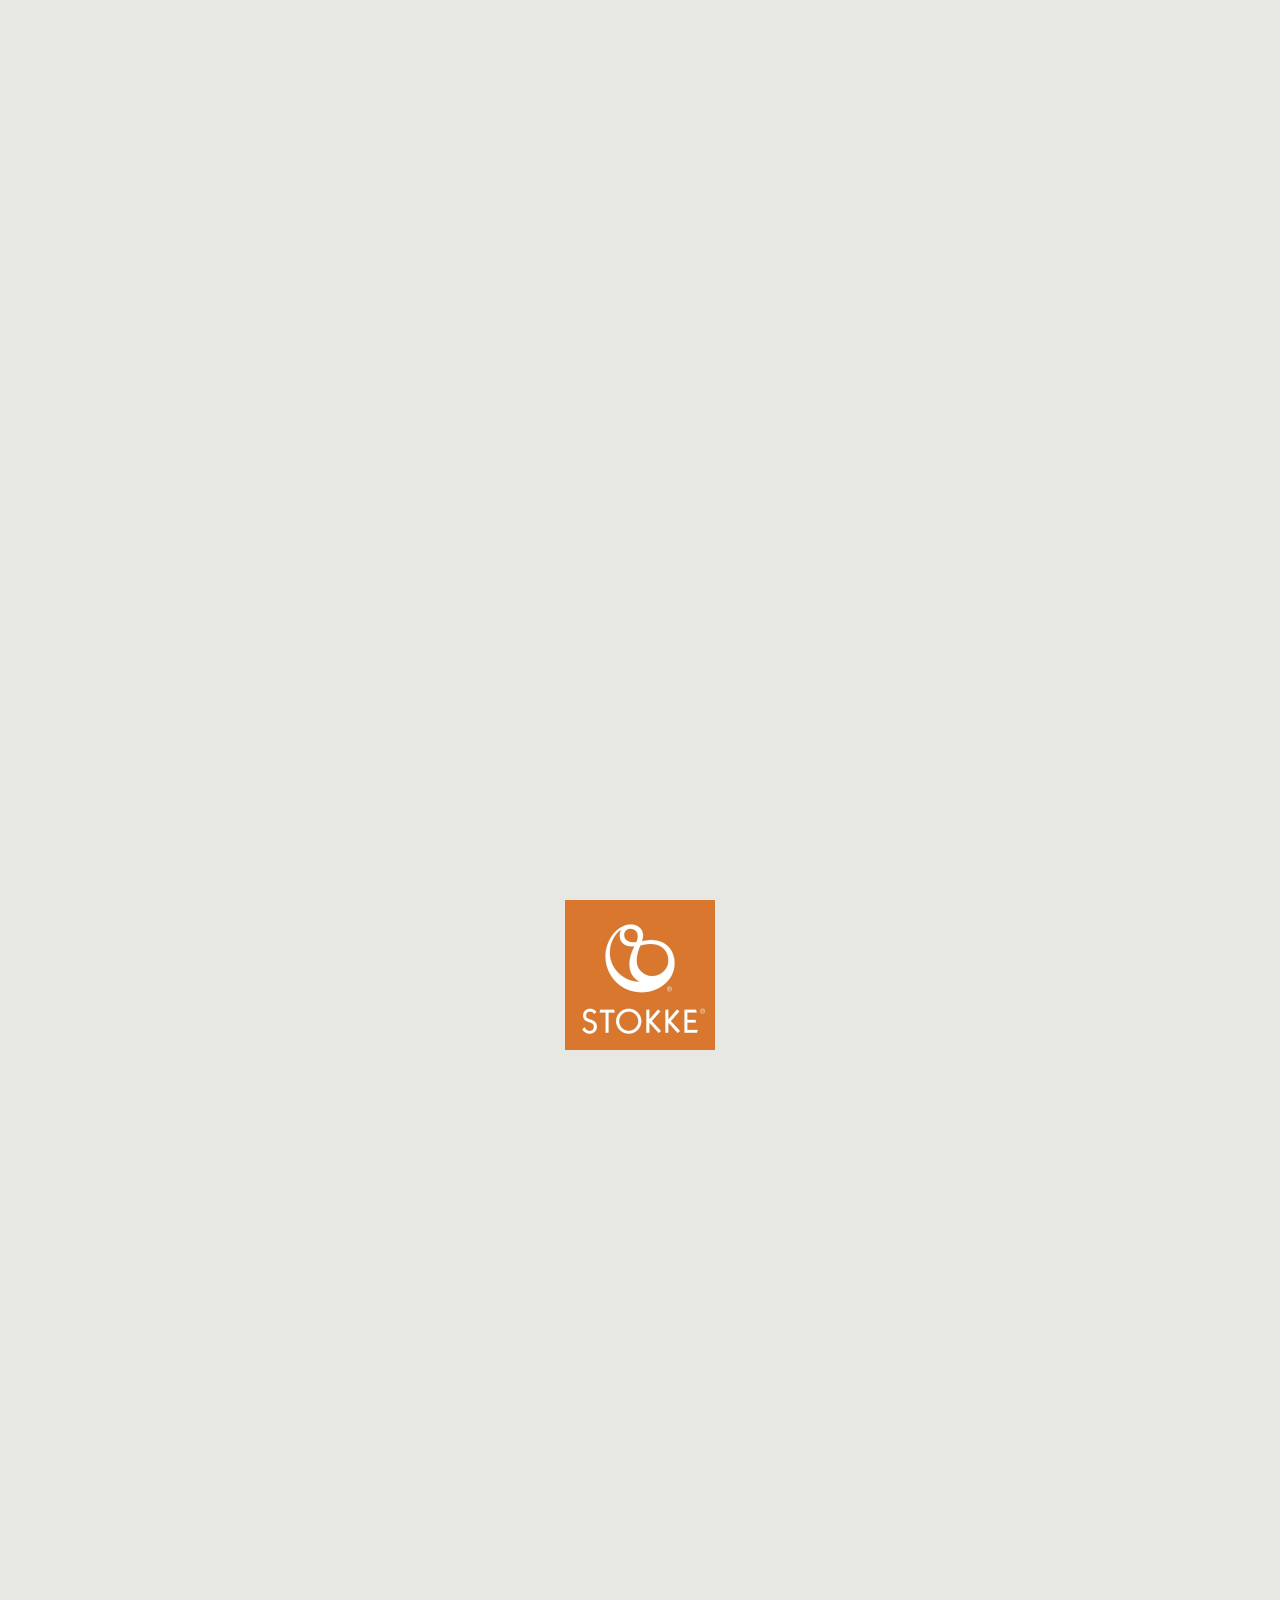
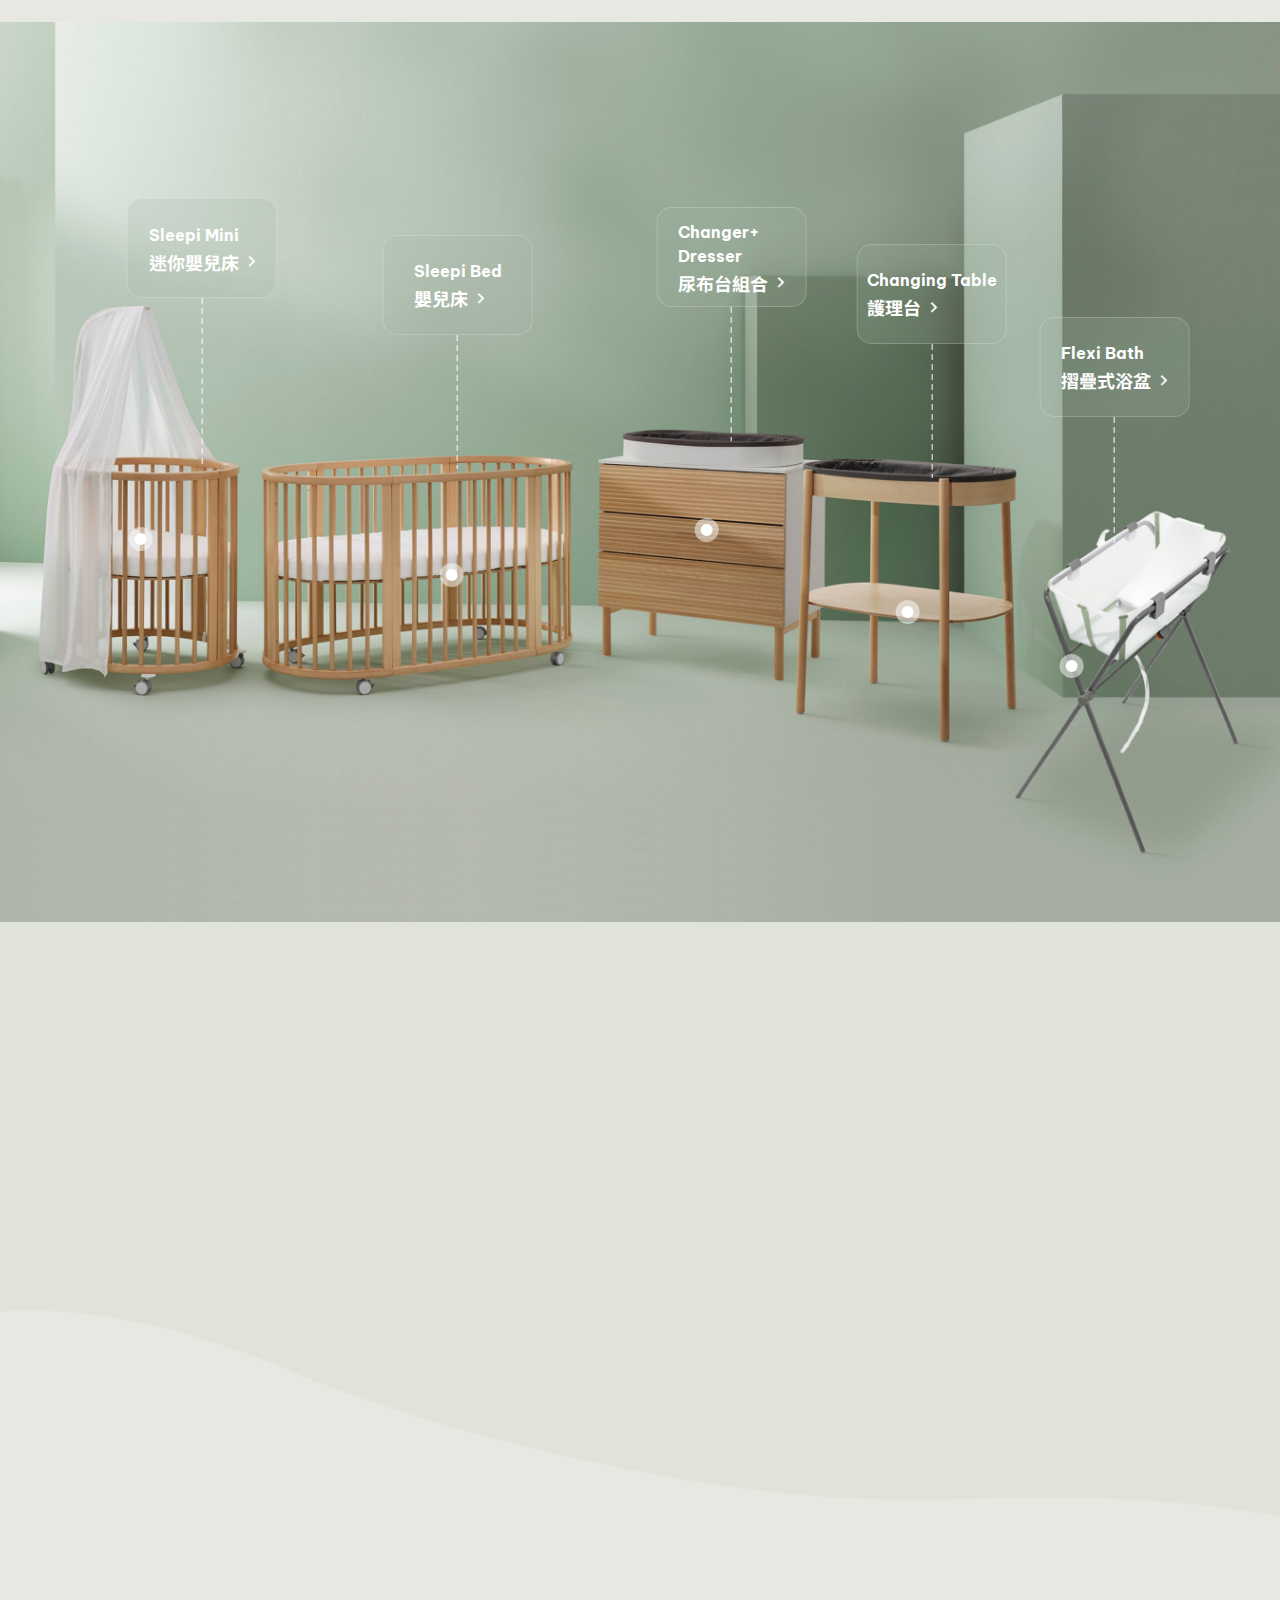
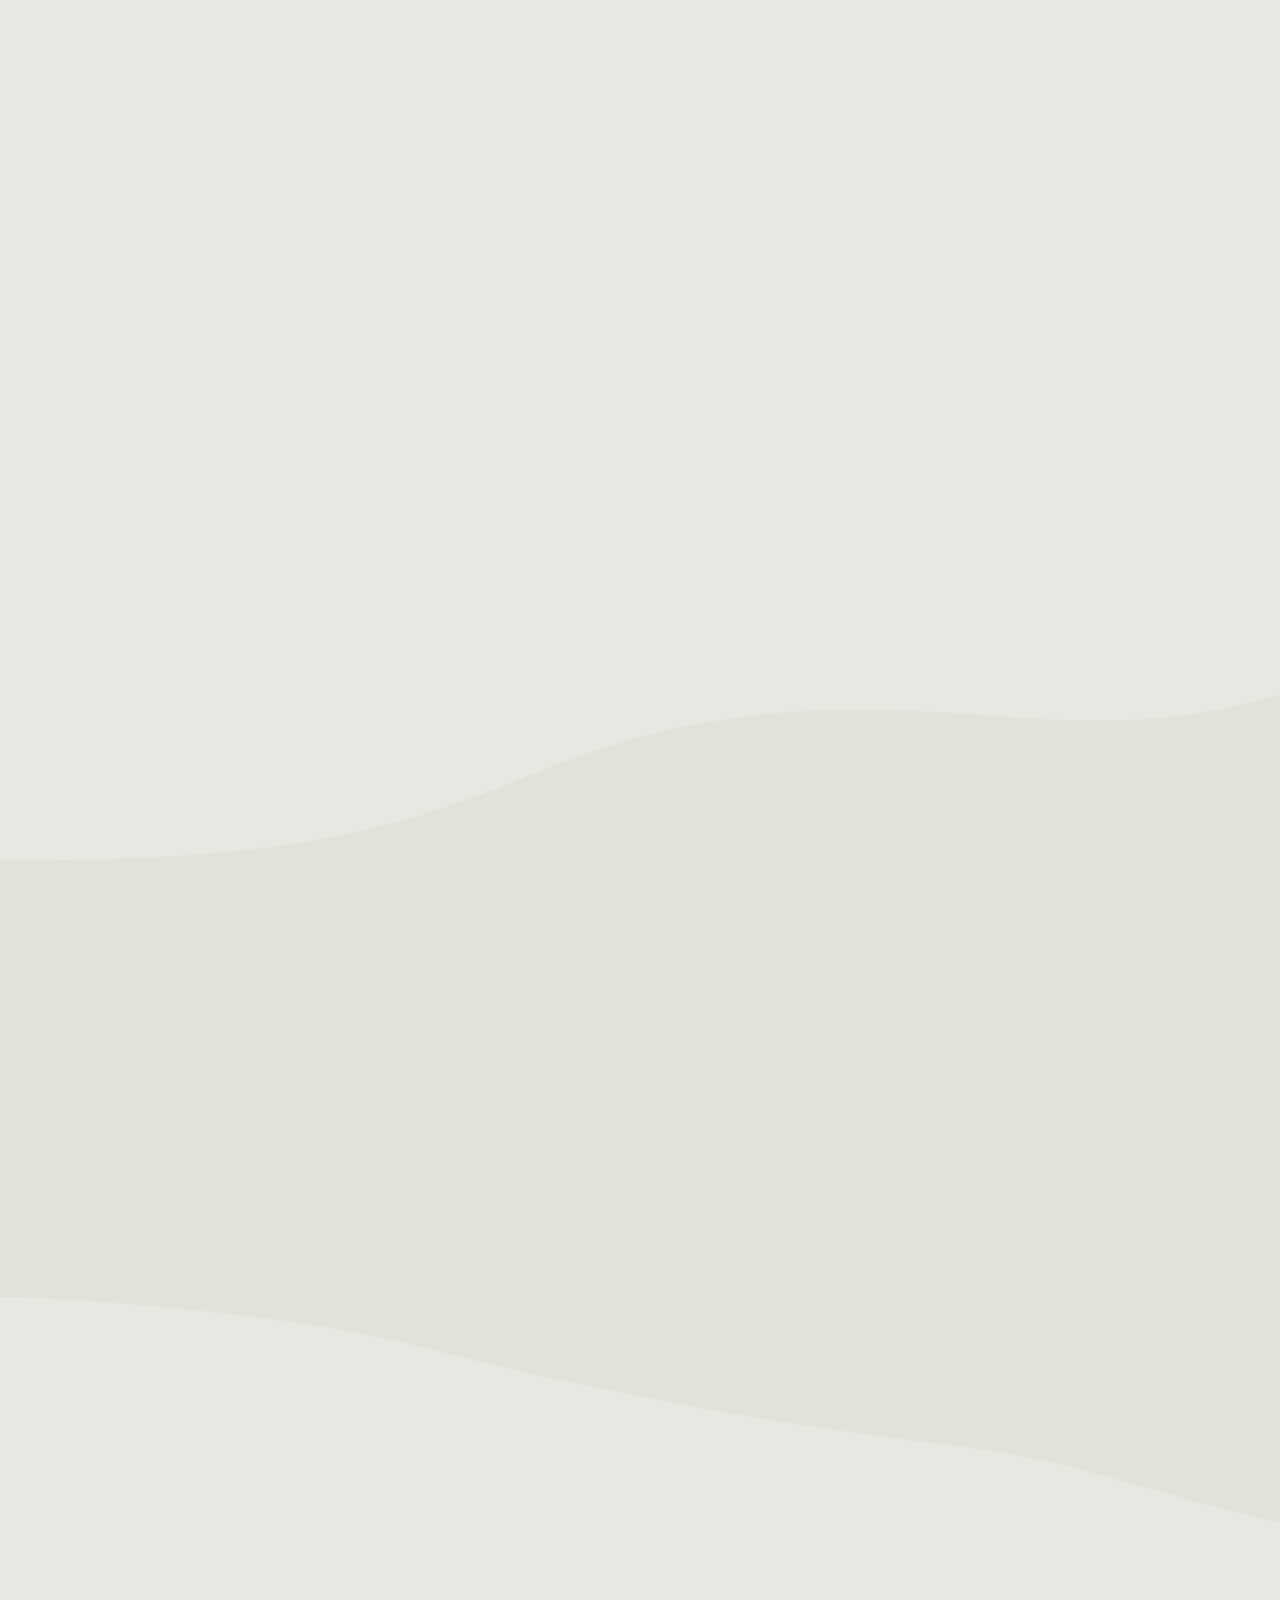
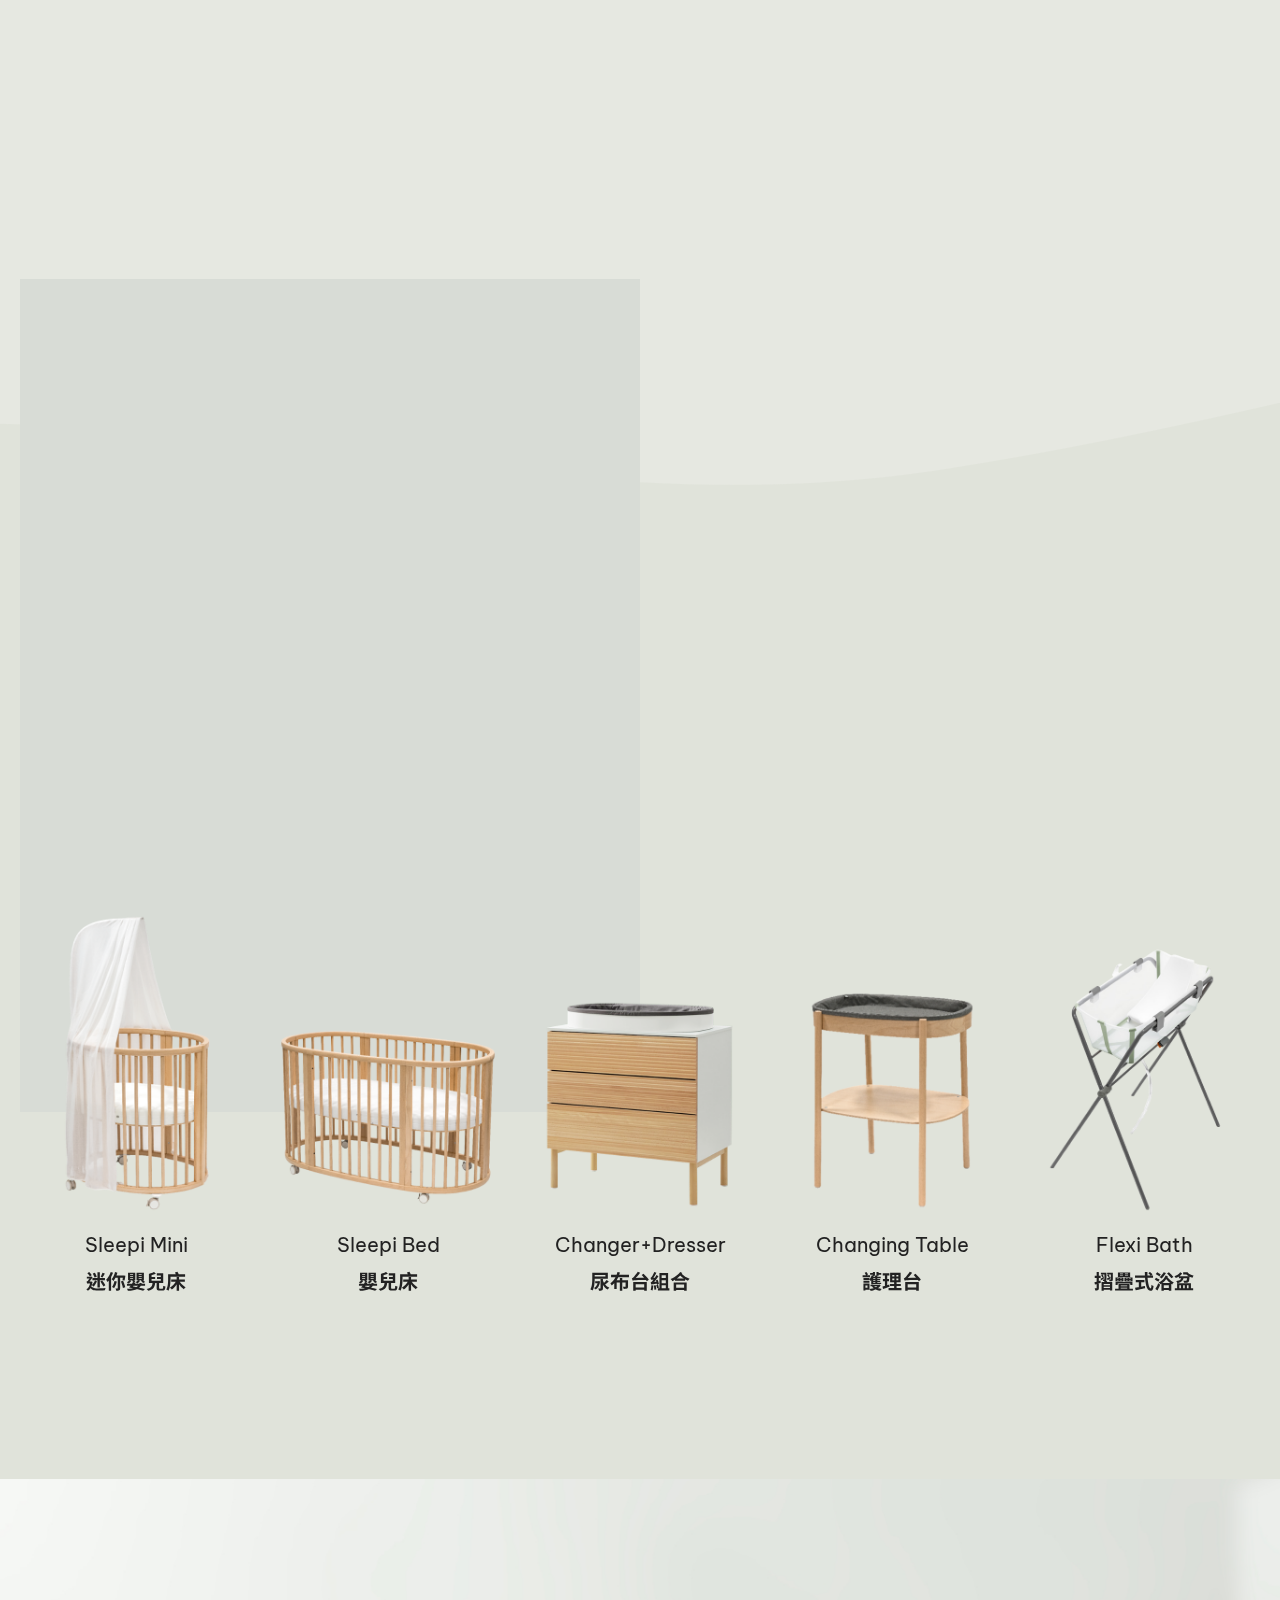
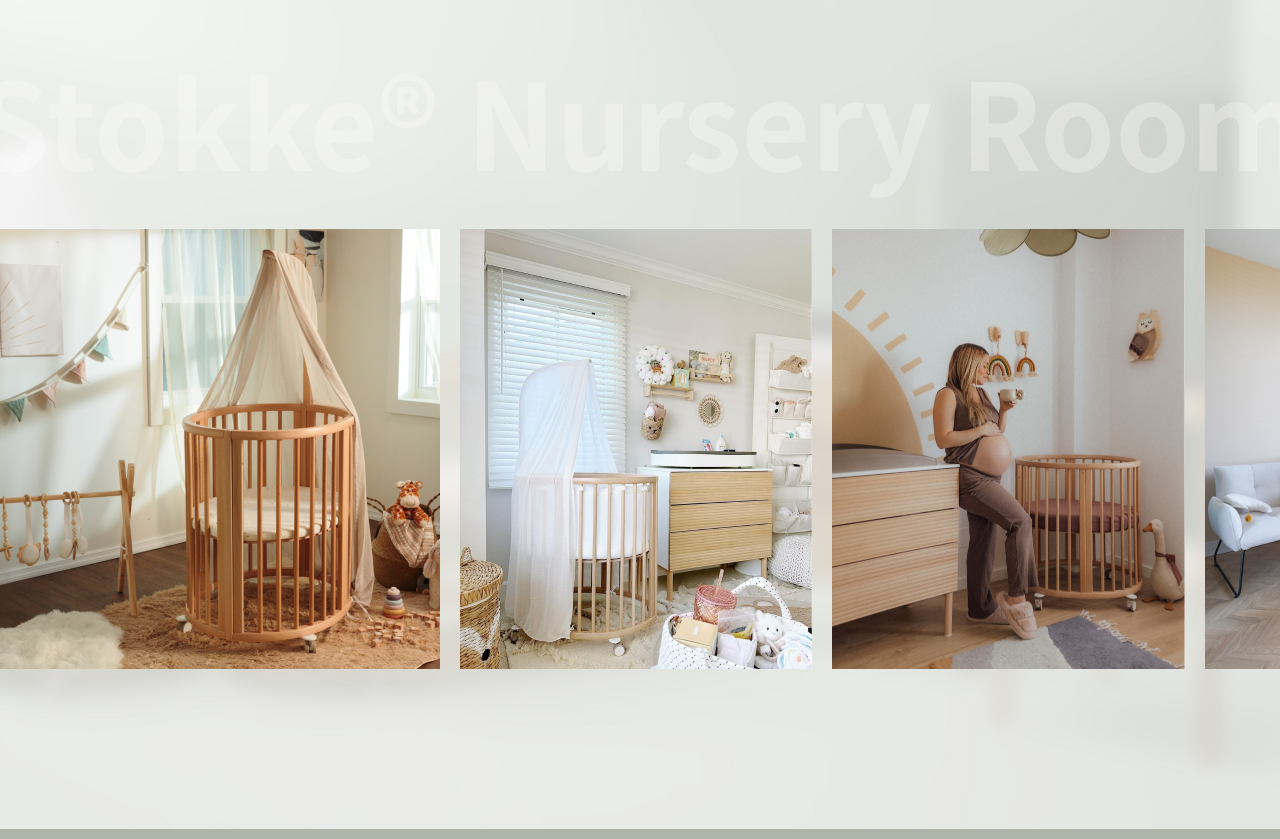
==== commit 3bbbb971: "送交" ====
--- a/indexx.html
+++ b/indexx.html
@@ -28,8 +28,8 @@
         <video src="assets/images/video.mp4" autoplay muted loop></video>
     </div>
     <div class="main about" id="rd-section-1">
+        <div class="logo"></div>
         <div class="view">
-            <div class="logo"></div>
             <div class="tit-style">
                 <div class="en">Stokke® Nursery Room</div>
                 <h2>打造完美嬰兒房</h2>
@@ -52,7 +52,7 @@
                     <div class="pro-pop-txt type-1">
                         <div class="view">
                             <div class="close"></div>
-                            <h5>Sleepi Mini 迷你嬰兒床</h5>
+                            <h5><span class="en">Sleepi Mini</span> 迷你嬰兒床</h5>
                             <p>佈置完美嬰兒房的第㇐步,當然是挑選㇐張能讓寶寶㇐覺好眠的嬰兒床。</p>
                             <p>Stokke 考量新生寶寶初來世界的陌生感,特別設計了專屬0-6個月使用的迷你嬰兒床,小而別緻的床型降低寶寶對大空間的恐慌感,橢圓形設計則模擬媽媽子宮 的環境,讓寶寶有如待在媽媽肚子裡般熟悉又安心。</p>
                             <div class="tool">
@@ -63,7 +63,7 @@
                     <div class="pro-pop-txt type-2">
                         <div class="view">
                             <div class="close"></div>
-                            <h5>Sleepi Bed 嬰兒床</h5>
+                            <h5><span class="en">Sleepi Bed</span> 嬰兒床</h5>
                             <p>寶寶6個月後，透過延伸套件，將迷你床搖身㇐變成為中床。</p>
                             <p>四段高度調節設計，貼合各個成長階段需求，陪伴寶寶㇐路至5歲。可拆卸側欄，不僅讓孩子有更多空間自由探索，更可培養孩子自行上下床。</p>
                             <div class="tool">
@@ -74,7 +74,7 @@
                     <div class="pro-pop-txt type-3">
                         <div class="view">
                             <div class="close"></div>
-                            <h5>Changer+Dresser 尿布台組合</h5>
+                            <h5><span class="en">Changer+Dresser</span> 尿布台組合</h5>
                             <p>作為最佳輔助的尿布台組合,布料選用防潑水且可機洗的易清潔材質,讓育兒生活更加從容省力。儲物櫃的三層寬敞抽屜不但可放置寶寶的護理用品,在孩子長大後,也能收納衣物及玩具,使用時長不受限!</p>
                             <div class="tool">
                                 <a href="" class="link"><span>了解更多</span><span class="arrow"></span></a>
@@ -84,7 +84,7 @@
                     <div class="pro-pop-txt type-4">
                         <div class="view">
                             <div class="close"></div>
-                            <h5>Changing Table 護理台</h5>
+                            <h5><span class="en">Changing Table</span> 護理台</h5>
                             <p>除了嬰兒床,Stokke Sleepi 護理台同樣採用橢圓無稜角的設計,簡易版的設計方便移動至家中各處。底部簍空設計,父母在為寶寶換裝時可更加貼近,輕鬆與寶寶互動。</p>
                             <div class="tool">
                                 <a href="" class="link"><span>了解更多</span><span class="arrow"></span></a>
@@ -94,7 +94,7 @@
                     <div class="pro-pop-txt type-5">
                         <div class="view">
                             <div class="close"></div>
-                            <h5>Flexi Bath 摺疊式浴盆</h5>
+                            <h5><span class="en">Flexi Bath</span> 摺疊式浴盆</h5>
                             <p>輕巧便攜、讓家長輕鬆為寶寶洗浴的 Stokke Flexi Bath摺疊式浴盆,從孩子出生便可搭配不同配件㇐路使用至4歲,成為最完美的「浴」兒神隊友。</p>
                             <div class="tool">
                                 <a href="" class="link"><span>了解更多</span><span class="arrow"></span></a>
@@ -108,7 +108,7 @@
                         <div class="dot">
                             <div class="pro-pop-txt">
                                 <div class="view">
-                                    <h5>Sleepi Mini 迷你嬰兒床</h5>
+                                    <h5><span class="en">Sleepi Mini</span> 迷你嬰兒床</h5>
                                     <p>佈置完美嬰兒房的第㇐步,當然是挑選㇐張能讓寶寶㇐覺好眠的嬰兒床。</p>
                                     <p>Stokke 考量新生寶寶初來世界的陌生感,特別設計了專屬0-6個月使用的迷你嬰兒床,小而別緻的床型降低寶寶對大空間的恐慌感,橢圓形設計則模擬媽媽子宮 的環境,讓寶寶有如待在媽媽肚子裡般熟悉又安心。</p>
                                     <div class="tool">
@@ -122,7 +122,7 @@
                         <div class="dot">
                             <div class="pro-pop-txt">
                                 <div class="view">
-                                    <h5>Sleepi Bed 嬰兒床</h5>
+                                    <h5><span class="en">Sleepi Bed</span> 嬰兒床</h5>
                                     <p>寶寶6個月後，透過延伸套件，將迷你床搖身㇐變成為中床。</p>
                                     <p>四段高度調節設計，貼合各個成長階段需求，陪伴寶寶㇐路至5歲。可拆卸側欄，不僅讓孩子有更多空間自由探索，更可培養孩子自行上下床。</p>
                                     <div class="tool">
@@ -136,7 +136,7 @@
                         <div class="dot">
                             <div class="pro-pop-txt">
                                 <div class="view">
-                                    <h5>Changer+Dresser 尿布台組合</h5>
+                                    <h5><span class="en">Changer+Dresser</span> 尿布台組合</h5>
                                     <p>作為最佳輔助的尿布台組合,布料選用防潑水且可機洗的易清潔材質,讓育兒生活更加從容省力。儲物櫃的三層寬敞抽屜不但可放置寶寶的護理用品,在孩子長大後,也能收納衣物及玩具,使用時長不受限!</p>
                                     <div class="tool">
                                         <a href="" class="link"><span>了解更多</span><span class="arrow"></span></a>
@@ -149,7 +149,7 @@
                         <div class="dot">
                             <div class="pro-pop-txt">
                                 <div class="view">
-                                    <h5>Changing Table 護理台</h5>
+                                    <h5><span class="en">Changing Table</span> 護理台</h5>
                                     <p>除了嬰兒床,Stokke Sleepi 護理台同樣採用橢圓無稜角的設計,簡易版的設計方便移動至家中各處。底部簍空設計,父母在為寶寶換裝時可更加貼近,輕鬆與寶寶互動。</p>
                                     <div class="tool">
                                         <a href="" class="link"><span>了解更多</span><span class="arrow"></span></a>
@@ -162,7 +162,7 @@
                         <div class="dot">
                             <div class="pro-pop-txt">
                                 <div class="view">
-                                    <h5>Flexi Bath 摺疊式浴盆</h5>
+                                    <h5><span class="en">Flexi Bath</span> 摺疊式浴盆</h5>
                                     <p>輕巧便攜、讓家長輕鬆為寶寶洗浴的 Stokke Flexi Bath摺疊式浴盆,從孩子出生便可搭配不同配件㇐路使用至4歲,成為最完美的「浴」兒神隊友。</p>
                                     <div class="tool">
                                         <a href="" class="link"><span>了解更多</span><span class="arrow"></span></a>
@@ -373,8 +373,8 @@
                                 </a>
                             </div>
                         </div>
-                        <div class="item">
-                            <div class="view swiper-slide">
+                        <div class="item swiper-slide">
+                            <div class="view">
                                 <a href="" class="pic"><span></span></a>
                                 <a href="" class="link">
                                     <span class="en">Changer+<br/>Dresser</span>
--- a/assets/css/theme.css
+++ b/assets/css/theme.css
@@ -1 +1 @@
-@import url("https://fonts.googleapis.com/css2?family=Be+Vietnam+Pro:ital,wght@0,700;1,400&family=Noto+Sans+TC:wght@400;700&display=swap");a,.pro-list .pic{-moz-transition:all 0.1s cubic-bezier(0.04, 0.45, 0.2, 0.96);-o-transition:all 0.1s cubic-bezier(0.04, 0.45, 0.2, 0.96);-webkit-transition:all 0.1s cubic-bezier(0.04, 0.45, 0.2, 0.96);transition:all 0.1s cubic-bezier(0.04, 0.45, 0.2, 0.96)}@media only screen and (min-width: 1280px){a:hover,.pro-list .pic:hover{-moz-transition:all 0.1s cubic-bezier(0.04, 0.45, 0.2, 0.96);-o-transition:all 0.1s cubic-bezier(0.04, 0.45, 0.2, 0.96);-webkit-transition:all 0.1s cubic-bezier(0.04, 0.45, 0.2, 0.96);transition:all 0.1s cubic-bezier(0.04, 0.45, 0.2, 0.96)}}@media only screen and (max-width: 767px){@keyframes marquee{0%{transform:translateX(0)}100%{transform:translateX(-3160px)}}}@media only screen and (min-width: 768px){@keyframes marquee{0%{transform:translateX(0)}100%{transform:translateX(-5560px)}}}@keyframes alpha-1{0%{opacity:0;filter:alpha(opacity=0);-moz-opacity:0;-khtml-opacity:0}100%{opacity:1;filter:alpha(opacity=100);-moz-opacity:1;-khtml-opacity:1}}@keyframes alpha-0{0%{opacity:1;filter:alpha(opacity=100);-moz-opacity:1;-khtml-opacity:1}100%{opacity:0;filter:alpha(opacity=0);-moz-opacity:0;-khtml-opacity:0}}@keyframes alpha-txt{0%{opacity:0;filter:alpha(opacity=0);-moz-opacity:0;-khtml-opacity:0}100%{opacity:.3;filter:alpha(opacity=30);-moz-opacity:.3;-khtml-opacity:.3}}@keyframes move-up{0%{opacity:0;filter:alpha(opacity=0);-moz-opacity:0;-khtml-opacity:0;transform:translateY(30px)}100%{opacity:1;filter:alpha(opacity=100);-moz-opacity:1;-khtml-opacity:1;transform:translateY(0)}}@keyframes move-left{0%{opacity:0;filter:alpha(opacity=0);-moz-opacity:0;-khtml-opacity:0;transform:translateX(60px)}100%{opacity:1;filter:alpha(opacity=100);-moz-opacity:1;-khtml-opacity:1;transform:translateX(0)}}@keyframes move-right{0%{opacity:0;filter:alpha(opacity=0);-moz-opacity:0;-khtml-opacity:0;transform:translateX(-60px)}100%{opacity:1;filter:alpha(opacity=100);-moz-opacity:1;-khtml-opacity:1;transform:translateX(0)}}*{box-sizing:border-box}body,div,dl,dt,dd,ul,ol,li,h1,h2,h3,h4,h5,h6,pre,form,fieldset,input,textarea,p,blockquote,img{margin:0px;padding:0px}fieldset,img,abbr,acronym{border:0}q:before,q:after{content:''}input,button,select,textarea{border:none;outline:none;font-family:"Noto Sans TC","Microsoft JhengHei",sans-serif}button{background:none;cursor:pointer;padding:0;font-family:"Noto Sans TC","Microsoft JhengHei",sans-serif}a{cursor:pointer;text-decoration:none}body,html{width:100%;height:100%}body{font-weight:normal;font-family:"Noto Sans TC","Microsoft JhengHei",sans-serif;color:#333;font-size:20px;line-height:40px;background:#E6E8E1}@media (-ms-high-contrast: active), (-ms-high-contrast: none){body{font-weight:600}}@media only screen and (max-width: 767px){body{font-size:18px;line-height:36px}}.clearfix:after{content:".";display:block;height:0;clear:both;visibility:hidden}.clearfix{zoom:1}.clear{clear:both}.fleft{float:left}.fright{float:right}.ul{list-style:none}.lileft li{float:left}.bold{font-weight:700}@media (-ms-high-contrast: active), (-ms-high-contrast: none){.bold{font-weight:800}}.italic{font-style:italic}.text_line{text-decoration:underline}.align_center{text-align:center}.align_left{text-align:left}.align_right{text-align:right}@media only screen and (max-width: 767px){.align-center-mb{text-align:center}.align-left-mb{text-align:left}.align-right-mb{text-align:right}}@media only screen and (min-width: 768px){.align-center-pad{text-align:center}.align-left-pad{text-align:left}.align-right-pad{text-align:right}}@media only screen and (max-width: 991px){.align-center-pads{text-align:center}.align-left-pads{text-align:left}.align-right-pads{text-align:right}}.row{margin-left:-5px;margin-right:-5px}.col-1{padding-right:5px;padding-left:5px;width:calc($grid / 12 * 1)}.col-2{padding-right:5px;padding-left:5px;width:calc($grid / 12 * 2)}.col-3{padding-right:5px;padding-left:5px;width:calc($grid / 12 * 3)}.col-4{padding-right:5px;padding-left:5px;width:calc($grid / 12 * 4)}.col-5{padding-right:5px;padding-left:5px;width:calc($grid / 12 * 5)}.col-6{padding-right:5px;padding-left:5px;width:calc($grid / 12 * 6)}.col-7{padding-right:5px;padding-left:5px;width:calc($grid / 12 * 7)}.col-8{padding-right:5px;padding-left:5px;width:calc($grid / 12 * 8)}.col-9{padding-right:5px;padding-left:5px;width:calc($grid / 12 * 9)}.col-10{padding-right:5px;padding-left:5px;width:calc($grid / 12 * 10)}.col-11{padding-right:5px;padding-left:5px;width:calc($grid / 12 * 11)}.col-12{padding-right:5px;padding-left:5px;width:calc($grid / 12 * 12)}@media only screen and (min-width: 768px){.row-pad{margin-left:-15px;margin-right:-15px}.col-pad-1{padding-right:15px;padding-left:15px;width:calc($grid / 12 * 1)}.col-pad-2{padding-right:15px;padding-left:15px;width:calc($grid / 12 * 2)}.col-pad-3{padding-right:15px;padding-left:15px;width:calc($grid / 12 * 3)}.col-pad-4{padding-right:15px;padding-left:15px;width:calc($grid / 12 * 4)}.col-pad-5{padding-right:15px;padding-left:15px;width:calc($grid / 12 * 5)}.col-pad-6{padding-right:15px;padding-left:15px;width:calc($grid / 12 * 6)}.col-pad-7{padding-right:15px;padding-left:15px;width:calc($grid / 12 * 7)}.col-pad-8{padding-right:15px;padding-left:15px;width:calc($grid / 12 * 8)}.col-pad-9{padding-right:15px;padding-left:15px;width:calc($grid / 12 * 9)}.col-pad-10{padding-right:15px;padding-left:15px;width:calc($grid / 12 * 10)}.col-pad-11{padding-right:15px;padding-left:15px;width:calc($grid / 12 * 11)}.col-pad-12{padding-right:15px;padding-left:15px;width:calc($grid / 12 * 12)}}@media only screen and (min-width: 992px){.row-pcxs{margin-left:-10px;margin-right:-10px}.col-pcxs-1{padding-right:10px;padding-left:10px;width:calc($grid / 12 * 1)}.col-pcxs-2{padding-right:10px;padding-left:10px;width:calc($grid / 12 * 2)}.col-pcxs-3{padding-right:10px;padding-left:10px;width:calc($grid / 12 * 3)}.col-pcxs-4{padding-right:10px;padding-left:10px;width:calc($grid / 12 * 4)}.col-pcxs-5{padding-right:10px;padding-left:10px;width:calc($grid / 12 * 5)}.col-pcxs-6{padding-right:10px;padding-left:10px;width:calc($grid / 12 * 6)}.col-pcxs-7{padding-right:10px;padding-left:10px;width:calc($grid / 12 * 7)}.col-pcxs-8{padding-right:10px;padding-left:10px;width:calc($grid / 12 * 8)}.col-pcxs-9{padding-right:10px;padding-left:10px;width:calc($grid / 12 * 9)}.col-pcxs-10{padding-right:10px;padding-left:10px;width:calc($grid / 12 * 10)}.col-pcxs-11{padding-right:10px;padding-left:10px;width:calc($grid / 12 * 11)}.col-pcxs-12{padding-right:10px;padding-left:10px;width:calc($grid / 12 * 12)}}@media only screen and (min-width: 1280px){.row-pcs{margin-left:-20px;margin-right:-20px}.col-pcs-1{padding-right:20px;padding-left:20px;width:calc($grid / 12 * 1)}.col-pcs-2{padding-right:20px;padding-left:20px;width:calc($grid / 12 * 2)}.col-pcs-3{padding-right:20px;padding-left:20px;width:calc($grid / 12 * 3)}.col-pcs-4{padding-right:20px;padding-left:20px;width:calc($grid / 12 * 4)}.col-pcs-5{padding-right:20px;padding-left:20px;width:calc($grid / 12 * 5)}.col-pcs-6{padding-right:20px;padding-left:20px;width:calc($grid / 12 * 6)}.col-pcs-7{padding-right:20px;padding-left:20px;width:calc($grid / 12 * 7)}.col-pcs-8{padding-right:10px;padding-left:10px;width:calc($grid / 12 * 8)}.col-pcs-9{padding-right:20px;padding-left:20px;width:calc($grid / 12 * 9)}.col-pcs-10{padding-right:20px;padding-left:20px;width:calc($grid / 12 * 10)}.col-pcs-11{padding-right:20px;padding-left:20px;width:calc($grid / 12 * 11)}.col-pcs-12{padding-right:20px;padding-left:20px;width:calc($grid / 12 * 12)}}@media only screen and (min-width: 1440px){.row-pcm{margin-left:-15px;margin-right:-15px}.col-pcm-1{padding-right:15px;padding-left:15px;width:calc($grid / 12 * 1)}.col-pcm-2{padding-right:15px;padding-left:15px;width:calc($grid / 12 * 2)}.col-pcm-3{padding-right:15px;padding-left:15px;width:calc($grid / 12 * 3)}.col-pcm-4{padding-right:15px;padding-left:15px;width:calc($grid / 12 * 4)}.col-pcm-5{padding-right:15px;padding-left:15px;width:calc($grid / 12 * 5)}.col-pcm-6{padding-right:15px;padding-left:15px;width:calc($grid / 12 * 6)}.col-pcm-7{padding-right:15px;padding-left:15px;width:calc($grid / 12 * 7)}.col-pcm-8{padding-right:15px;padding-left:15px;width:calc($grid / 12 * 8)}.col-pcm-9{padding-right:15px;padding-left:15px;width:calc($grid / 12 * 9)}.col-pcm-10{padding-right:15px;padding-left:15px;width:calc($grid / 12 * 10)}.col-pcm-11{padding-right:15px;padding-left:15px;width:calc($grid / 12 * 11)}.col-pcm-12{padding-right:15px;padding-left:15px;width:calc($grid / 12 * 12)}}@media only screen and (min-width: 1600px){.row-pcl{margin-left:-15px;margin-right:-15px}.col-pcl-1{padding-right:15px;padding-left:15px;width:calc($grid / 12 * 1)}.col-pcl-2{padding-right:15px;padding-left:15px;width:calc($grid / 12 * 2)}.col-pcl-3{padding-right:15px;padding-left:15px;width:calc($grid / 12 * 3)}.col-pcl-4{padding-right:15px;padding-left:15px;width:calc($grid / 12 * 4)}.col-pcl-5{padding-right:15px;padding-left:15px;width:calc($grid / 12 * 5)}.col-pcl-6{padding-right:15px;padding-left:15px;width:calc($grid / 12 * 6)}.col-pcl-7{padding-right:15px;padding-left:15px;width:calc($grid / 12 * 7)}.col-pcl-8{padding-right:15px;padding-left:15px;width:calc($grid / 12 * 8)}.col-pcl-9{padding-right:15px;padding-left:15px;width:calc($grid / 12 * 9)}.col-pcl-10{padding-right:15px;padding-left:15px;width:calc($grid / 12 * 10)}.col-pcl-11{padding-right:15px;padding-left:15px;width:calc($grid / 12 * 11)}.col-pcl-12{padding-right:15px;padding-left:15px;width:calc($grid / 12 * 12)}}.en{font-family:"Be Vietnam Pro",sans-serif}.main{max-width:1280px;margin-left:auto;margin-right:auto;padding-left:20px;padding-right:20px}@media only screen and (max-width: 991px){.main{padding-left:30px;padding-right:30px}}@media only screen and (max-width: 767px){.main{padding-left:20px;padding-right:20px}}.overhide{overflow:hidden}.video{width:100%;height:100vh;position:relative}.video video{position:relative;z-index:1;width:100%;height:100%;object-fit:cover;opacity:0;filter:alpha(opacity=0);-moz-opacity:0;-khtml-opacity:0;animation:alpha-1 0.5s 1.5s forwards ease-in-out}.video .start-show{position:absolute;top:0;left:0;width:100%;height:100%;z-index:2;display:flex;align-items:center;justify-content:center;flex-direction:column;color:#222;background-color:#E6E8E1;background-image:url("../images/start.png");background-size:auto 100%;background-position:0 0;background-repeat:repeat-x;opacity:0;filter:alpha(opacity=0);-moz-opacity:0;-khtml-opacity:0;animation:alpha-1 0.5s forwards ease-in-out, alpha-0 0.5s 2s forwards ease-in-out}.video .start-show h2{font-size:36px;line-height:54px;font-weight:normal}.video .start-show .en{font-size:60px;line-height:90px;color:#ED7703}@media only screen and (max-width: 767px){.video .start-show h2{font-size:24px;line-height:36px}.video .start-show .en{font-size:36px;line-height:54px}}.about .view{opacity:0;filter:alpha(opacity=0);-moz-opacity:0;-khtml-opacity:0;transform:translateY(30px)}.about.do .view{animation:move-up 0.5s forwards ease-in-out}@media only screen and (max-width: 767px){.about{padding-bottom:60px}}@media only screen and (min-width: 768px){.about{padding-bottom:120px}}.logo{background:url("../images/logo.jpg") 50% 50% no-repeat;background-size:contain}@media only screen and (max-width: 767px){.logo{width:50px;height:50px;margin:0 auto 30px auto}}@media only screen and (min-width: 768px){.logo{width:150px;height:150px;margin:0 auto 60px auto}}.tit-style{font-weight:bold;text-align:center}.tit-style .en{color:#ED7703}.tit-style h2{color:#222}.tit-style .line{margin-left:auto;margin-right:auto;background:#ED7703}@media only screen and (max-width: 767px){.tit-style{font-size:32px;line-height:42px;margin-bottom:15px}.tit-style .en{margin-bottom:5px}.tit-style h2{margin-bottom:15px;font-size:32px;line-height:42px}.tit-style .line{width:30px;height:2px}}@media only screen and (min-width: 768px){.tit-style{font-size:42px;line-height:62px;margin-bottom:30px}.tit-style .en{margin-bottom:5px}.tit-style h2{margin-bottom:30px;font-size:42px;line-height:62px}.tit-style .line{width:60px;height:3px}}.room-pic{width:100%;position:relative;z-index:2}@media only screen and (max-width: 991px){.room-pic .viewshow{position:relative;padding-top:70.3125%;background:url("../images/baby_room_mb.jpg") 50% 50% no-repeat;background-size:cover}.room-pic .viewshow img{display:none}}@media only screen and (min-width: 992px){.room-pic{height:100vh}.room-pic .left-bg{position:absolute;z-index:1;top:0;left:0;width:50%;height:100%;background:url("../images/baby_room_left.jpg") 0 0 repeat-x;background-size:auto 100%}.room-pic .right-bg{position:absolute;z-index:1;top:0;right:0;width:50%;height:100%;background:url("../images/baby_room_right.jpg") 0 0 repeat-x;background-size:auto 100%}.room-pic .viewshow{position:absolute;top:0;left:50%;transform:translateX(-50%);z-index:2;height:100%}.room-pic .viewshow img{width:auto;height:100%}}.room-pro{position:absolute;top:50%;left:50%;background:rgba(0,0,0,0.5);width:0}.room-pro .view{position:relative;width:100%;height:100%}@media only screen and (max-width: 991px){.room-pro{height:24%}.room-pro.pro-1{margin-left:-35%;margin-top:-22%;height:30%}.room-pro.pro-2{margin-left:-16%;margin-top:-18%}.room-pro.pro-3{margin-left:5%;margin-top:-20%}.room-pro.pro-4{margin-left:20%;margin-top:-17.5%}.room-pro.pro-5{margin-left:36%;margin-top:-10.5%}}@media only screen and (max-width: 767px){.room-pro{height:40%}.room-pro.pro-1{margin-left:-35%;margin-top:-27%;height:50%}.room-pro.pro-2{margin-left:-16%;margin-top:-21%}.room-pro.pro-3{margin-left:5%;margin-top:-24%}.room-pro.pro-4{margin-left:24%;margin-top:-21.5%}.room-pro.pro-5{margin-left:40%;margin-top:-16.5%}}@media only screen and (min-width: 992px){.room-pro{height:26vh}.room-pro.pro-1{margin-left:-24%;margin-top:-15%;height:29.528796vh}.room-pro.pro-2{margin-left:-10%;margin-top:-13%}.room-pro.pro-3{margin-left:5%;margin-top:-14.5%}.room-pro.pro-4{margin-left:16%;margin-top:-12.5%}.room-pro.pro-5{margin-left:26%;margin-top:-8.5%}}.pro-link{height:100%;position:absolute;top:0;left:50%;transform:translateX(-50%);display:flex;flex-direction:column;align-items:center}.pro-link .box{background:rgba(159,181,159,0.2);border:1px solid rgba(255,255,255,0.2);display:flex;justify-content:center;align-items:center}.pro-link .flex-show{display:block;color:#fff;font-weight:bold}.pro-link p span{display:inline-block;vertical-align:middle}.pro-link .line{flex:1 1 100%;width:1px;background:url("../images/line_bg.png") 50% 0 repeat-y}@media only screen and (max-width: 991px){.pro-link{width:85px}.pro-link .box{width:90px;flex:0 0 60px;border-radius:5px;padding-right:5px;padding-left:5px}.pro-link .flex-show{font-size:12px;line-height:16px}.pro-link .flex-show .en{transform:scale(0.8);transform-origin:0 0}.pro-link .flex-show p{margin-top:-5px}.pro-link .arrow{width:8px;height:12px;background:url("../images/arrow_mb.png") 50% 50% no-repeat;background-size:contain;margin-left:10px}}@media only screen and (max-width: 767px){.pro-link .box{width:85px;flex:0 0 40px;border-radius:5px;padding-right:5px;padding-left:5px}.pro-link .arrow{width:4px;height:6px;margin-left:5px}}@media only screen and (min-width: 992px){.pro-link{width:150px}.pro-link .box{width:150px;flex:0 0 100px;border-radius:15px}.pro-link .flex-show{font-size:16px;line-height:24px}.pro-link p{font-size:18px}.pro-link .arrow{width:7px;height:12px;background:url("../images/arrow.png") 50% 50% no-repeat;background-size:contain;margin-left:10px}}.pro-dot{position:absolute;top:50%;left:50%;z-index:1}.pro-dot .dot{border-radius:50%;background:rgba(255,255,255,0.5);position:relative;display:flex;align-items:center;justify-content:center}.pro-dot .dot::after{display:block;content:'';border-radius:50%;background:#fff}@media only screen and (max-width: 991px){.pro-dot.pro-1{margin:7% 0 0 -40%}.pro-dot.pro-2{margin:8% 0 0 -18%}.pro-dot.pro-3{margin:2.5% 0 0 3%}.pro-dot.pro-4{margin:10% 0 0 18%}.pro-dot.pro-5{margin:15% 0 0 32%}.pro-dot .dot{width:16px;height:16px}.pro-dot .dot::after{width:8px;height:8px}}@media only screen and (min-width: 992px){.pro-dot.pro-1{margin:3% 0 0 -28%}.pro-dot.pro-2{margin:5% 0 0 -11%}.pro-dot.pro-3{margin:2.5% 0 0 3%}.pro-dot.pro-4{margin:7% 0 0 14%}.pro-dot.pro-5{margin:10% 0 0 23%}.pro-dot.now .dot{border:2px solid #ED7703;background:#fff}.pro-dot.now .dot::after{background:#ED7703}.pro-dot.now .pro-pop-txt{display:block}.pro-dot .dot{cursor:pointer;width:24px;height:24px}.pro-dot .dot::after{width:12px;height:12px}}.pro-pop-txt{display:none;position:absolute}.pro-pop-txt .view{background:#fff;color:#555;box-shadow:0 3px 10px rgba(0,0,0,0.16);font-size:18px;line-height:36px}.pro-pop-txt h5{color:#222;font-size:18px}.pro-pop-txt .tool{display:flex;justify-content:flex-end}.pro-pop-txt .link{color:#ED7703;font-size:18px}.pro-pop-txt .link span{display:inline-block;vertical-align:middle}.pro-pop-txt .link span:not(.arrow){position:relative}.pro-pop-txt .link span:not(.arrow)::after{content:'';width:100%;height:1px;position:absolute;left:0;bottom:-1px;background:#ED7703}.pro-pop-txt .link .arrow{width:7px;height:12px;background:url("../images/arrow_org.png") 50% 50% no-repeat;background-size:contain;margin-left:10px}@media only screen and (max-width: 991px){.pro-pop-txt{width:calc(100vw - 60px);height:calc(100% - 40px);top:20px;left:50%;transform:translateX(-50%)}.pro-pop-txt.mb-style{display:block;z-index:2}.pro-pop-txt .view{height:100%;position:relative;border-radius:10px;padding:30px}.pro-pop-txt h5{margin-bottom:10px;line-height:40px}.pro-pop-txt .close{position:absolute;top:30px;right:30px;width:40px;height:40px;background:url("../images/close.png") 50% 50% no-repeat;background-size:contain}.pro-pop-txt .tool{padding-top:30px}}@media only screen and (max-width: 767px){.pro-pop-txt{width:calc(100vw - 40px);height:auto}.pro-pop-txt .view{height:auto;padding:15px}.pro-pop-txt .tool{padding-top:15px}.pro-pop-txt .close{top:15px;right:15px}.pro-pop-txt .link span .arrow{margin-left:5px}}@media only screen and (min-width: 992px){.pro-pop-txt{width:460px;top:29px;left:50%;transform:translateX(-50%);padding-top:10px}.pro-pop-txt::after{content:'';position:absolute;top:0;left:50%;transform:translateX(-50%);border-width:0 15px 10px 15px;border-color:transparent transparent #fff transparent;border-style:solid}.pro-pop-txt .view{border-radius:15px;padding:20px;font-size:18px;line-height:30px}.pro-pop-txt h5{margin-bottom:10px;line-height:30px}.pro-pop-txt .tool{padding-top:30px}}.feature-box{position:relative;z-index:1}.feature-box .tit-style{text-align:left}.feature-box .tit-style .line{margin-left:0;margin-right:auto}.feature-box .item{position:relative}.feature-box .item .box{position:relative;z-index:2;max-width:1480px;margin-left:auto;margin-right:auto}.feature-box .item:nth-child(1) .pic-part img,.feature-box .item:nth-child(3) .pic-part img{transform:translateX(60px)}.feature-box .item:nth-child(1).do .txt-part,.feature-box .item:nth-child(3).do .txt-part{animation:alpha-1 0.5s forwards ease-in-out}.feature-box .item:nth-child(1).do .pic-part img,.feature-box .item:nth-child(3).do .pic-part img{animation:move-left 0.5s 0.3s forwards ease-in-out}.feature-box .item:nth-child(1).do .pic-part p,.feature-box .item:nth-child(3).do .pic-part p{animation:alpha-txt 0.5s 0.6s forwards ease-in-out}.feature-box .item:nth-child(2) .pic-part img,.feature-box .item:nth-child(4) .pic-part img{transform:translateX(-60px)}.feature-box .item:nth-child(2).do .txt-part,.feature-box .item:nth-child(4).do .txt-part{animation:alpha-1 0.5s forwards ease-in-out}.feature-box .item:nth-child(2).do .pic-part img,.feature-box .item:nth-child(4).do .pic-part img{animation:move-right 0.5s 0.3s forwards ease-in-out}.feature-box .item:nth-child(2).do .pic-part p,.feature-box .item:nth-child(4).do .pic-part p{animation:alpha-txt 0.5s 0.6s forwards ease-in-out}.feature-box .bg{position:absolute;z-index:1;width:100%}.feature-box .txt-part,.feature-box .pic-part{position:relative;z-index:2}.feature-box .txt-part{opacity:0;filter:alpha(opacity=0);-moz-opacity:0;-khtml-opacity:0}.feature-box .pic-part .show{position:relative;z-index:1;overflow:hidden}.feature-box .pic-part p{position:absolute;font-weight:bold;color:#fff;opacity:0;filter:alpha(opacity=0);-moz-opacity:0;-khtml-opacity:0;z-index:2;letter-spacing:0}.feature-box .pic-part img{position:relative;z-index:1;max-width:100%;opacity:0;filter:alpha(opacity=0);-moz-opacity:0;-khtml-opacity:0}@media only screen and (max-width: 991px){.feature-box{padding-bottom:120px}.feature-box .item{padding-top:120px}.feature-box .item .box{padding-left:30px;padding-right:30px}.feature-box .item:nth-child(1) .bg{height:100%;top:0;left:50%;transform:translateX(-50%)}.feature-box .item:nth-child(1) .bg .t-part{width:100%;height:100%;background:#E0E3DA}.feature-box .item:nth-child(1) .bg .b-part{width:100%;padding-top:18.385417%;background:url("../images/wave_bg_1.png") 50% bottom no-repeat;background-size:100% 100%}.feature-box .item:nth-child(3) .bg{height:100%;top:0;left:50%;transform:translateX(-50%)}.feature-box .item:nth-child(3) .bg .t-part{width:100%;height:20%;background:url("../images/wave_bg_2.png") 50% top no-repeat;background-size:100% 100%}.feature-box .item:nth-child(3) .bg .m-part{width:100%;height:80%;background:#E0E3DA}.feature-box .item:nth-child(3) .bg .b-part{width:100%;height:20%;background:url("../images/wave_bg_3.png") 50% top no-repeat;background-size:100% 100%}.feature-box .txt-part{margin-bottom:30px}}@media only screen and (max-width: 767px){.feature-box{padding-bottom:60px}.feature-box .item{padding-top:60px}.feature-box .item .box{padding-left:20px;padding-right:20px}.feature-box .txt-part{margin-bottom:20px}}@media only screen and (min-width: 992px){.feature-box{padding-bottom:160px}.feature-box .item{padding-top:130px}.feature-box .item .box{padding-left:20px;padding-right:20px;display:flex}.feature-box .item:nth-child(odd) .txt-part{padding-right:30px}.feature-box .item:nth-child(odd) .pic-part p{right:30px}.feature-box .item:nth-child(even) .box{flex-direction:row-reverse}.feature-box .item:nth-child(even) .txt-part{padding-left:30px}.feature-box .item:nth-child(even) .pic-part p{left:30px}.feature-box .item:nth-child(1){padding-top:205px}.feature-box .item:nth-child(1) .bg{top:0;left:50%;transform:translateX(-50%)}.feature-box .item:nth-child(1) .bg .t-part{width:100%;height:383px;background:#E0E3DA}.feature-box .item:nth-child(1) .bg .b-part{width:1920px;height:353px;background:url("../images/wave_bg_1.png") 50% bottom no-repeat;background-size:100% 100%}.feature-box .item:nth-child(2){padding-top:250px}.feature-box .item:nth-child(3){padding-top:250px}.feature-box .item:nth-child(3) .bg{top:-95px;left:50%;transform:translateX(-50%)}.feature-box .item:nth-child(3) .bg .t-part{width:1920px;height:398px;background:url("../images/wave_bg_2.png") 50% top no-repeat;background-size:100% 100%}.feature-box .item:nth-child(3) .bg .m-part{width:100%;height:425px;background:#E0E3DA}.feature-box .item:nth-child(3) .bg .b-part{width:1920px;height:398px;background:url("../images/wave_bg_3.png") 50% top no-repeat;background-size:100% 100%}.feature-box .item:nth-child(4){padding-top:250px}.feature-box .txt-part,.feature-box .pic-part{width:50%}.feature-box .pic-part p{font-family:"Be Vietnam Pro",sans-serif;font-size:160px;line-height:200px;top:-130px}}@media only screen and (min-width: 1440px){.feature-box .item:nth-child(odd) .txt-part{padding-right:90px}.feature-box .item:nth-child(odd) .pic-part p{right:100px}.feature-box .item:nth-child(even) .box{flex-direction:row-reverse}.feature-box .item:nth-child(even) .txt-part{padding-left:90px}.feature-box .item:nth-child(even) .pic-part p{left:100px}}@media only screen and (min-width: 1921px){.feature-box .item:nth-child(1) .bg .b-part{width:100%}.feature-box .item:nth-child(3) .bg .t-part{width:100%}.feature-box .item:nth-child(3) .bg .b-part{width:100%}}.product-box{position:relative}.product-box>.bg{position:absolute;left:0;bottom:0;width:100%;height:100%}.product-box>.bg .view{position:relative;height:100%}.product-box>.bg .t-part{position:absolute;background:url("../images/wave_bg_4.png") right 0 no-repeat;background-size:100% 100%}.product-box>.bg .b-part{position:absolute;left:0;bottom:0;width:100%;height:100%;background:#E0E3DA}.product-box .box{max-width:1480px;margin-left:auto;margin-right:auto;position:relative}.product-box .box .bg{background:#D8DCD6}.product-box .box .show{width:100%;height:100%;color:#fff;opacity:0;filter:alpha(opacity=0);-moz-opacity:0;-khtml-opacity:0;font-family:"Be Vietnam Pro",sans-serif}.product-box .txt{color:#555;opacity:0;filter:alpha(opacity=0);-moz-opacity:0;-khtml-opacity:0;transform:translateX(60px)}.product-box.do .box .show{animation:alpha-txt 0.5s forwards ease-in-out}.product-box.do .txt{animation:alpha-1 0.5s 0.3s forwards ease-in-out, move-left 0.5s 0.3s forwards ease-in-out}@media only screen and (max-width: 991px){.product-box{padding-bottom:140px}.product-box>.bg{padding-top:50%}.product-box>.bg .t-part{top:-15%;width:100%;height:15%}.product-box .box{padding-left:30px;padding-right:30px}.product-box .box .bg{width:50vw;margin-left:-30px;padding:15px 0 15px 30px}.product-box .box .show{font-size:16vw;line-height:calc(16vw * 1)}.product-box .txt{font-size:30px;line-height:60px;padding-bottom:60px}}@media only screen and (max-width: 767px){.product-box{padding-bottom:60px}.product-box>.bg{padding-top:80%}.product-box>.bg .t-part{top:-20%;width:100%;height:20%}.product-box .box{padding-left:20px;padding-right:20px}.product-box .box .bg{margin-left:-20px;padding-left:20px}.product-box .box .show{font-size:50px;line-height:60px}.product-box .txt{font-size:24px;line-height:36px;color:#555;padding-bottom:30px}}@media only screen and (min-width: 992px){.product-box{padding-bottom:140px}.product-box>.bg{padding-top:208px}.product-box>.bg .t-part{left:50%;top:-145px;transform:translateX(-50%);width:1920px;height:145px}.product-box .box{padding-left:20px;padding-right:20px;padding-top:295px}.product-box .box .bg{position:absolute;height:100%;top:0;left:20px;width:calc(50% - 20px)}.product-box .box .show{font-size:160px;line-height:160px;padding-left:30px;padding-top:60px}.product-box .txt{font-size:30px;line-height:60px;width:50%;margin-left:50%;padding-bottom:70px;padding-right:30px;padding-left:30px}}@media only screen and (min-width: 1280px){.product-box .box .show{font-size:200px;line-height:160px}}@media only screen and (min-width: 1440px){.product-box .box .show{padding-left:100px}.product-box .txt{padding-right:100px;padding-left:90px}}@media only screen and (min-width: 1921px){.product-box>.bg .t-part{width:100%}}.pro-list{max-width:1480px;margin-left:auto;margin-right:auto;position:relative}.pro-list .bg{position:absolute;top:0;z-index:1;background:#D8DCD6}.pro-list .showbox{position:relative;z-index:2}.pro-list .item .view{position:relative}.pro-list .item:nth-child(1) .pic span{background:url("../images/pro_1.png") 50% 50% no-repeat;background-size:contain}.pro-list .item:nth-child(2) .pic span{background:url("../images/pro_2.png") 50% 50% no-repeat;background-size:contain}.pro-list .item:nth-child(3) .pic span{background:url("../images/pro_3.png") 50% 50% no-repeat;background-size:contain}.pro-list .item:nth-child(4) .pic span{background:url("../images/pro_4.png") 50% 50% no-repeat;background-size:contain}.pro-list .item:nth-child(5) .pic span{background:url("../images/pro_5.png") 50% 50% no-repeat;background-size:contain}.pro-list .pic{position:relative;z-index:2;display:block;padding-top:128.6%;margin-bottom:15px}.pro-list .pic span{width:100%;height:100%;display:block;position:absolute;top:0;left:0;z-index:2}.pro-list .pic::after{position:absolute;z-index:1;left:50%;transform:translateX(-50%);bottom:-10%;content:'';width:110%;padding-top:57.59%;background:url("../images/shadow.png") 0 0 no-repeat;background-size:100% 100%;opacity:0;filter:alpha(opacity=0);-moz-opacity:0;-khtml-opacity:0}.pro-list .link{display:block;text-align:center;color:#222}.pro-list .link span{display:block}.pro-list .link span:nth-child(2){font-weight:bold}@media only screen and (max-width: 991px){.pro-list{padding-bottom:60px}.pro-list .item{flex:0 0 120px;width:120px;margin-right:10px}.pro-list .item:last-child{margin-right:0}.pro-list .link{font-size:18px;line-height:24px}.pro-list .bg{left:0;width:50%;height:100%}.pro-list .swiper-pagination{top:50%;left:0;width:100%}.pro-list .btn-left,.pro-list .btn-right{position:absolute;top:50%;width:40px;height:40px;border-radius:50%;background-color:rgba(255,255,255,0.2)}.pro-list .btn-left{background-image:url("../images/left_arrow.png");background-size:10px auto;background-repeat:no-repeat;background-position:50% 50%;left:10px}.pro-list .btn-right{background-image:url("../images/right_arrow.png");background-size:10px auto;background-repeat:no-repeat;background-position:50% 50%;right:10px}}@media only screen and (min-width: 768px){.pro-list{padding-left:30px;padding-right:30px}.pro-list .swiper-wrapper{justify-content:space-between}.pro-list .swiper-pagination{display:none}}@media only screen and (min-width: 992px){.pro-list{padding-left:20px;padding-right:20px}.pro-list .item{flex:0 0 calc(20% - 16px);width:20%}.pro-list .item .view{padding-top:30px;padding-bottom:40px}.pro-list .item:nth-child(3) .en br{display:none}.pro-list .item:hover .pic{transform:scale(1.1)}.pro-list .item:hover .pic::after{opacity:.8;filter:alpha(opacity=80);-moz-opacity:.8;-khtml-opacity:.8}.pro-list .item:hover .link{color:#ED7703;text-decoration:underline}.pro-list .link{font-size:20px;line-height:36px}.pro-list .bg{left:20px;width:calc(50% - 20px);height:50%}}@media only screen and (min-width: 1440px){.pro-list{padding-left:80px;padding-right:80px}}.scroll_box{background:url("../images/scroll_bg.jpg") 50% 0 no-repeat;background-size:cover;position:relative}.scroll_box h2{width:max-content;color:#fff;text-align:center;opacity:.3;filter:alpha(opacity=30);-moz-opacity:.3;-khtml-opacity:.3;position:absolute;left:50%;transform:translateX(-50%)}.scroll_box .pic-list .box{animation:marquee 120s infinite linear;display:flex;align-items:center}.scroll_box .pic-list .item{height:440px;margin-right:20px}.scroll_box .pic-list .item img{max-height:100%}@media only screen and (max-width: 767px){.scroll_box{padding-top:126px;padding-bottom:60px;border-bottom:5px solid #ADB5A8}.scroll_box h2{top:60px;font-size:36px;line-height:36px}.scroll_box .pic-list .item{height:120px;margin-right:10px}}@media only screen and (min-width: 768px){.scroll_box{padding-top:350px;padding-bottom:160px;border-bottom:10px solid #ADB5A8}.scroll_box h2{top:160px;font-size:120px;line-height:160px}.scroll_box .pic-list .item{height:440px;margin-right:20px}}
+@import url("https://fonts.googleapis.com/css2?family=Be+Vietnam+Pro:ital,wght@0,700;1,400&family=Noto+Sans+TC:wght@400;700&display=swap");a,.pro-list .pic{-moz-transition:all 0.1s cubic-bezier(0.04, 0.45, 0.2, 0.96);-o-transition:all 0.1s cubic-bezier(0.04, 0.45, 0.2, 0.96);-webkit-transition:all 0.1s cubic-bezier(0.04, 0.45, 0.2, 0.96);transition:all 0.1s cubic-bezier(0.04, 0.45, 0.2, 0.96)}@media only screen and (min-width: 1280px){a:hover,.pro-list .pic:hover{-moz-transition:all 0.1s cubic-bezier(0.04, 0.45, 0.2, 0.96);-o-transition:all 0.1s cubic-bezier(0.04, 0.45, 0.2, 0.96);-webkit-transition:all 0.1s cubic-bezier(0.04, 0.45, 0.2, 0.96);transition:all 0.1s cubic-bezier(0.04, 0.45, 0.2, 0.96)}}@media only screen and (max-width: 767px){@keyframes marquee{0%{transform:translateX(0)}100%{transform:translateX(-3160px)}}}@media only screen and (min-width: 768px){@keyframes marquee{0%{transform:translateX(0)}100%{transform:translateX(-5560px)}}}@keyframes alpha-1{0%{opacity:0;filter:alpha(opacity=0);-moz-opacity:0;-khtml-opacity:0}100%{opacity:1;filter:alpha(opacity=100);-moz-opacity:1;-khtml-opacity:1}}@keyframes alpha-0{0%{opacity:1;filter:alpha(opacity=100);-moz-opacity:1;-khtml-opacity:1}100%{opacity:0;filter:alpha(opacity=0);-moz-opacity:0;-khtml-opacity:0}}@keyframes alpha-txt{0%{opacity:0;filter:alpha(opacity=0);-moz-opacity:0;-khtml-opacity:0}100%{opacity:.3;filter:alpha(opacity=30);-moz-opacity:.3;-khtml-opacity:.3}}@keyframes move-up{0%{opacity:0;filter:alpha(opacity=0);-moz-opacity:0;-khtml-opacity:0;transform:translateY(30px)}100%{opacity:1;filter:alpha(opacity=100);-moz-opacity:1;-khtml-opacity:1;transform:translateY(0)}}@keyframes move-left{0%{opacity:0;filter:alpha(opacity=0);-moz-opacity:0;-khtml-opacity:0;transform:translateX(60px)}100%{opacity:1;filter:alpha(opacity=100);-moz-opacity:1;-khtml-opacity:1;transform:translateX(0)}}@keyframes move-right{0%{opacity:0;filter:alpha(opacity=0);-moz-opacity:0;-khtml-opacity:0;transform:translateX(-60px)}100%{opacity:1;filter:alpha(opacity=100);-moz-opacity:1;-khtml-opacity:1;transform:translateX(0)}}*{box-sizing:border-box}body,div,dl,dt,dd,ul,ol,li,h1,h2,h3,h4,h5,h6,pre,form,fieldset,input,textarea,p,blockquote,img{margin:0px;padding:0px}fieldset,img,abbr,acronym{border:0}q:before,q:after{content:''}input,button,select,textarea{border:none;outline:none;font-family:"Noto Sans TC","Microsoft JhengHei",sans-serif}button{background:none;cursor:pointer;padding:0;font-family:"Noto Sans TC","Microsoft JhengHei",sans-serif}a{cursor:pointer;text-decoration:none}body,html{width:100%;height:100%}body{font-weight:normal;font-family:"Noto Sans TC","Microsoft JhengHei",sans-serif;color:#333;font-size:20px;line-height:40px;background:#E6E8E1}@media (-ms-high-contrast: active), (-ms-high-contrast: none){body{font-weight:600}}@media only screen and (max-width: 767px){body{font-size:18px;line-height:36px}}.clearfix:after{content:".";display:block;height:0;clear:both;visibility:hidden}.clearfix{zoom:1}.clear{clear:both}.fleft{float:left}.fright{float:right}.ul{list-style:none}.lileft li{float:left}.bold{font-weight:700}@media (-ms-high-contrast: active), (-ms-high-contrast: none){.bold{font-weight:800}}.italic{font-style:italic}.text_line{text-decoration:underline}.align_center{text-align:center}.align_left{text-align:left}.align_right{text-align:right}@media only screen and (max-width: 767px){.align-center-mb{text-align:center}.align-left-mb{text-align:left}.align-right-mb{text-align:right}}@media only screen and (min-width: 768px){.align-center-pad{text-align:center}.align-left-pad{text-align:left}.align-right-pad{text-align:right}}@media only screen and (max-width: 991px){.align-center-pads{text-align:center}.align-left-pads{text-align:left}.align-right-pads{text-align:right}}.row{margin-left:-5px;margin-right:-5px}.col-1{padding-right:5px;padding-left:5px;width:calc($grid / 12 * 1)}.col-2{padding-right:5px;padding-left:5px;width:calc($grid / 12 * 2)}.col-3{padding-right:5px;padding-left:5px;width:calc($grid / 12 * 3)}.col-4{padding-right:5px;padding-left:5px;width:calc($grid / 12 * 4)}.col-5{padding-right:5px;padding-left:5px;width:calc($grid / 12 * 5)}.col-6{padding-right:5px;padding-left:5px;width:calc($grid / 12 * 6)}.col-7{padding-right:5px;padding-left:5px;width:calc($grid / 12 * 7)}.col-8{padding-right:5px;padding-left:5px;width:calc($grid / 12 * 8)}.col-9{padding-right:5px;padding-left:5px;width:calc($grid / 12 * 9)}.col-10{padding-right:5px;padding-left:5px;width:calc($grid / 12 * 10)}.col-11{padding-right:5px;padding-left:5px;width:calc($grid / 12 * 11)}.col-12{padding-right:5px;padding-left:5px;width:calc($grid / 12 * 12)}@media only screen and (min-width: 768px){.row-pad{margin-left:-15px;margin-right:-15px}.col-pad-1{padding-right:15px;padding-left:15px;width:calc($grid / 12 * 1)}.col-pad-2{padding-right:15px;padding-left:15px;width:calc($grid / 12 * 2)}.col-pad-3{padding-right:15px;padding-left:15px;width:calc($grid / 12 * 3)}.col-pad-4{padding-right:15px;padding-left:15px;width:calc($grid / 12 * 4)}.col-pad-5{padding-right:15px;padding-left:15px;width:calc($grid / 12 * 5)}.col-pad-6{padding-right:15px;padding-left:15px;width:calc($grid / 12 * 6)}.col-pad-7{padding-right:15px;padding-left:15px;width:calc($grid / 12 * 7)}.col-pad-8{padding-right:15px;padding-left:15px;width:calc($grid / 12 * 8)}.col-pad-9{padding-right:15px;padding-left:15px;width:calc($grid / 12 * 9)}.col-pad-10{padding-right:15px;padding-left:15px;width:calc($grid / 12 * 10)}.col-pad-11{padding-right:15px;padding-left:15px;width:calc($grid / 12 * 11)}.col-pad-12{padding-right:15px;padding-left:15px;width:calc($grid / 12 * 12)}}@media only screen and (min-width: 992px){.row-pcxs{margin-left:-10px;margin-right:-10px}.col-pcxs-1{padding-right:10px;padding-left:10px;width:calc($grid / 12 * 1)}.col-pcxs-2{padding-right:10px;padding-left:10px;width:calc($grid / 12 * 2)}.col-pcxs-3{padding-right:10px;padding-left:10px;width:calc($grid / 12 * 3)}.col-pcxs-4{padding-right:10px;padding-left:10px;width:calc($grid / 12 * 4)}.col-pcxs-5{padding-right:10px;padding-left:10px;width:calc($grid / 12 * 5)}.col-pcxs-6{padding-right:10px;padding-left:10px;width:calc($grid / 12 * 6)}.col-pcxs-7{padding-right:10px;padding-left:10px;width:calc($grid / 12 * 7)}.col-pcxs-8{padding-right:10px;padding-left:10px;width:calc($grid / 12 * 8)}.col-pcxs-9{padding-right:10px;padding-left:10px;width:calc($grid / 12 * 9)}.col-pcxs-10{padding-right:10px;padding-left:10px;width:calc($grid / 12 * 10)}.col-pcxs-11{padding-right:10px;padding-left:10px;width:calc($grid / 12 * 11)}.col-pcxs-12{padding-right:10px;padding-left:10px;width:calc($grid / 12 * 12)}}@media only screen and (min-width: 1280px){.row-pcs{margin-left:-20px;margin-right:-20px}.col-pcs-1{padding-right:20px;padding-left:20px;width:calc($grid / 12 * 1)}.col-pcs-2{padding-right:20px;padding-left:20px;width:calc($grid / 12 * 2)}.col-pcs-3{padding-right:20px;padding-left:20px;width:calc($grid / 12 * 3)}.col-pcs-4{padding-right:20px;padding-left:20px;width:calc($grid / 12 * 4)}.col-pcs-5{padding-right:20px;padding-left:20px;width:calc($grid / 12 * 5)}.col-pcs-6{padding-right:20px;padding-left:20px;width:calc($grid / 12 * 6)}.col-pcs-7{padding-right:20px;padding-left:20px;width:calc($grid / 12 * 7)}.col-pcs-8{padding-right:10px;padding-left:10px;width:calc($grid / 12 * 8)}.col-pcs-9{padding-right:20px;padding-left:20px;width:calc($grid / 12 * 9)}.col-pcs-10{padding-right:20px;padding-left:20px;width:calc($grid / 12 * 10)}.col-pcs-11{padding-right:20px;padding-left:20px;width:calc($grid / 12 * 11)}.col-pcs-12{padding-right:20px;padding-left:20px;width:calc($grid / 12 * 12)}}@media only screen and (min-width: 1440px){.row-pcm{margin-left:-15px;margin-right:-15px}.col-pcm-1{padding-right:15px;padding-left:15px;width:calc($grid / 12 * 1)}.col-pcm-2{padding-right:15px;padding-left:15px;width:calc($grid / 12 * 2)}.col-pcm-3{padding-right:15px;padding-left:15px;width:calc($grid / 12 * 3)}.col-pcm-4{padding-right:15px;padding-left:15px;width:calc($grid / 12 * 4)}.col-pcm-5{padding-right:15px;padding-left:15px;width:calc($grid / 12 * 5)}.col-pcm-6{padding-right:15px;padding-left:15px;width:calc($grid / 12 * 6)}.col-pcm-7{padding-right:15px;padding-left:15px;width:calc($grid / 12 * 7)}.col-pcm-8{padding-right:15px;padding-left:15px;width:calc($grid / 12 * 8)}.col-pcm-9{padding-right:15px;padding-left:15px;width:calc($grid / 12 * 9)}.col-pcm-10{padding-right:15px;padding-left:15px;width:calc($grid / 12 * 10)}.col-pcm-11{padding-right:15px;padding-left:15px;width:calc($grid / 12 * 11)}.col-pcm-12{padding-right:15px;padding-left:15px;width:calc($grid / 12 * 12)}}@media only screen and (min-width: 1600px){.row-pcl{margin-left:-15px;margin-right:-15px}.col-pcl-1{padding-right:15px;padding-left:15px;width:calc($grid / 12 * 1)}.col-pcl-2{padding-right:15px;padding-left:15px;width:calc($grid / 12 * 2)}.col-pcl-3{padding-right:15px;padding-left:15px;width:calc($grid / 12 * 3)}.col-pcl-4{padding-right:15px;padding-left:15px;width:calc($grid / 12 * 4)}.col-pcl-5{padding-right:15px;padding-left:15px;width:calc($grid / 12 * 5)}.col-pcl-6{padding-right:15px;padding-left:15px;width:calc($grid / 12 * 6)}.col-pcl-7{padding-right:15px;padding-left:15px;width:calc($grid / 12 * 7)}.col-pcl-8{padding-right:15px;padding-left:15px;width:calc($grid / 12 * 8)}.col-pcl-9{padding-right:15px;padding-left:15px;width:calc($grid / 12 * 9)}.col-pcl-10{padding-right:15px;padding-left:15px;width:calc($grid / 12 * 10)}.col-pcl-11{padding-right:15px;padding-left:15px;width:calc($grid / 12 * 11)}.col-pcl-12{padding-right:15px;padding-left:15px;width:calc($grid / 12 * 12)}}.en{font-family:"Be Vietnam Pro",sans-serif}.main{max-width:1280px;margin-left:auto;margin-right:auto;padding-left:20px;padding-right:20px}@media only screen and (max-width: 991px){.main{padding-left:30px;padding-right:30px}}@media only screen and (max-width: 767px){.main{padding-left:20px;padding-right:20px}}.overhide{overflow:hidden}.video{width:100%;height:100vh;position:relative}.video video{position:relative;z-index:1;width:100%;height:100%;object-fit:cover;opacity:0;filter:alpha(opacity=0);-moz-opacity:0;-khtml-opacity:0;animation:alpha-1 0.5s 1.5s forwards ease-in-out}.video .start-show{position:absolute;top:0;left:0;width:100%;height:100%;z-index:2;display:flex;align-items:center;justify-content:center;flex-direction:column;color:#222;background-color:#E6E8E1;background-image:url("../images/start.png");background-size:auto 100%;background-position:0 0;background-repeat:repeat-x;opacity:0;filter:alpha(opacity=0);-moz-opacity:0;-khtml-opacity:0;animation:alpha-1 0.5s forwards ease-in-out, alpha-0 0.5s 2s forwards ease-in-out}.video .start-show h2{font-size:36px;line-height:54px;font-weight:normal}.video .start-show .en{font-size:60px;line-height:90px;color:#ED7703}@media only screen and (max-width: 767px){.video .start-show h2{font-size:24px;line-height:36px}.video .start-show .en{font-size:36px;line-height:54px}}.about .view{opacity:0;filter:alpha(opacity=0);-moz-opacity:0;-khtml-opacity:0;transform:translateY(30px)}.about.do .view{animation:move-up 0.5s forwards ease-in-out}@media only screen and (max-width: 767px){.about{padding-bottom:60px}}@media only screen and (min-width: 768px){.about{padding-bottom:120px}}.logo{background:url("../images/logo.jpg") 50% 50% no-repeat;background-size:contain}@media only screen and (max-width: 767px){.logo{width:50px;height:50px;margin:0 auto 30px auto}}@media only screen and (min-width: 768px){.logo{width:150px;height:150px;margin:0 auto 60px auto}}.tit-style{font-weight:bold;text-align:center}.tit-style .en{color:#ED7703}.tit-style h2{color:#222}.tit-style .line{margin-left:auto;margin-right:auto;background:#ED7703}@media only screen and (max-width: 767px){.tit-style{font-size:32px;line-height:42px;margin-bottom:15px}.tit-style .en{margin-bottom:5px}.tit-style h2{margin-bottom:15px;font-size:32px;line-height:42px}.tit-style .line{width:30px;height:2px}}@media only screen and (min-width: 768px){.tit-style{font-size:42px;line-height:62px;margin-bottom:30px}.tit-style .en{margin-bottom:5px}.tit-style h2{margin-bottom:30px;font-size:42px;line-height:62px}.tit-style .line{width:60px;height:3px}}.room-pic{width:100%;position:relative;z-index:2}@media only screen and (max-width: 991px){.room-pic .viewshow{position:relative;padding-top:70.3125%;background:url("../images/baby_room_mb.jpg") 50% 0 no-repeat;background-size:cover}.room-pic .viewshow img{display:none}}@media only screen and (max-width: 767px){.room-pic .viewshow{padding-top:100%;background:url("../images/baby_room_mb1.jpg") 50% 0 no-repeat;background-size:cover}}@media only screen and (min-width: 992px){.room-pic{height:100vh}.room-pic .left-bg{position:absolute;z-index:1;top:0;left:0;width:50%;height:100%;background:url("../images/baby_room_left.jpg") 0 0 repeat-x;background-size:auto 100%}.room-pic .right-bg{position:absolute;z-index:1;top:0;right:0;width:50%;height:100%;background:url("../images/baby_room_right.jpg") 0 0 repeat-x;background-size:auto 100%}.room-pic .viewshow{position:absolute;top:0;left:50%;transform:translateX(-50%);z-index:2;height:100%}.room-pic .viewshow img{width:auto;height:100%}}.room-pro{position:absolute;top:50%;left:50%;background:rgba(0,0,0,0.5);width:0}.room-pro .view{position:relative;width:100%;height:100%}@media only screen and (max-width: 991px){.room-pro{height:24%}.room-pro.pro-1{margin-left:-35%;margin-top:-22%;height:30%}.room-pro.pro-2{margin-left:-16%;margin-top:-18%}.room-pro.pro-3{margin-left:5%;margin-top:-20%}.room-pro.pro-4{margin-left:20%;margin-top:-17.5%}.room-pro.pro-5{margin-left:36%;margin-top:-10.5%}}@media only screen and (max-width: 767px){.room-pro.pro-1{margin-left:-35%;margin-top:-19%;height:27%}.room-pro.pro-2{margin-left:-16%;margin-top:-36%;height:45%}.room-pro.pro-3{margin-left:5%;margin-top:-18%;height:24%}.room-pro.pro-4{margin-left:24%;margin-top:-36%;height:45%}.room-pro.pro-5{margin-left:36%;margin-top:-8%;height:24%}}@media only screen and (min-width: 992px){.room-pro{height:26vh}.room-pro.pro-1{margin-left:-24%;margin-top:-15%;height:29.528796vh}.room-pro.pro-2{margin-left:-10%;margin-top:-13%}.room-pro.pro-3{margin-left:5%;margin-top:-14.5%}.room-pro.pro-4{margin-left:16%;margin-top:-12.5%}.room-pro.pro-5{margin-left:26%;margin-top:-8.5%}}.pro-link{height:100%;position:absolute;top:0;left:50%;transform:translateX(-50%);display:flex;flex-direction:column;align-items:center}.pro-link .box{background:rgba(159,181,159,0.2);border:1px solid rgba(255,255,255,0.2);display:flex;justify-content:center;align-items:center}.pro-link .flex-show{display:block;color:#fff;font-weight:bold}.pro-link p span{display:inline-block;vertical-align:middle}.pro-link .line{flex:1 1 100%;width:1px;background:url("../images/line_bg.png") 50% 0 repeat-y}@media only screen and (max-width: 991px){.pro-link{width:85px}.pro-link .box{width:120px;flex:0 0 60px;border-radius:5px;padding-right:5px;padding-left:5px}.pro-link .flex-show{font-size:12px;line-height:16px}.pro-link .flex-show p{font-size:14px;line-height:18px}.pro-link .arrow{width:8px;height:12px;background:url("../images/arrow_mb.png") 50% 50% no-repeat;background-size:contain;margin-left:10px}}@media only screen and (min-width: 992px){.pro-link{width:150px}.pro-link .box{width:150px;flex:0 0 100px;border-radius:15px}.pro-link .flex-show{font-size:16px;line-height:24px}.pro-link p{font-size:18px}.pro-link .arrow{width:7px;height:12px;background:url("../images/arrow.png") 50% 50% no-repeat;background-size:contain;margin-left:10px}}.pro-dot{position:absolute;top:50%;left:50%;z-index:1}.pro-dot .dot{border-radius:50%;background:rgba(255,255,255,0.5);position:relative;display:flex;align-items:center;justify-content:center}.pro-dot .dot::after{display:block;content:'';border-radius:50%;background:#fff}@media only screen and (max-width: 991px){.pro-dot.pro-1{margin:7% 0 0 -40%}.pro-dot.pro-2{margin:8% 0 0 -18%}.pro-dot.pro-3{margin:2.5% 0 0 3%}.pro-dot.pro-4{margin:10% 0 0 18%}.pro-dot.pro-5{margin:15% 0 0 32%}.pro-dot .dot{width:16px;height:16px}.pro-dot .dot::after{width:8px;height:8px}}@media only screen and (max-width: 767px){.pro-dot.pro-1{margin:15% 0 0 -40%}.pro-dot.pro-2{margin:14% 0 0 -18%}.pro-dot.pro-3{margin:12% 0 0 3%}.pro-dot.pro-4{margin:18% 0 0 18%}.pro-dot.pro-5{margin:24% 0 0 32%}.pro-dot .dot{width:16px;height:16px}.pro-dot .dot::after{width:8px;height:8px}}@media only screen and (min-width: 992px){.pro-dot.pro-1{margin:3% 0 0 -28%}.pro-dot.pro-2{margin:5% 0 0 -11%}.pro-dot.pro-3{margin:2.5% 0 0 3%}.pro-dot.pro-4{margin:7% 0 0 14%}.pro-dot.pro-5{margin:10% 0 0 23%}.pro-dot.now .dot{border:2px solid #ED7703;background:#fff}.pro-dot.now .dot::after{background:#ED7703}.pro-dot.now .pro-pop-txt{display:block}.pro-dot .dot{cursor:pointer;width:24px;height:24px}.pro-dot .dot::after{width:12px;height:12px}}.pro-pop-txt{display:none;position:absolute}.pro-pop-txt .view{background:#fff;color:#555;box-shadow:0 3px 10px rgba(0,0,0,0.16);font-size:18px;line-height:36px}.pro-pop-txt h5{color:#222;font-size:18px}.pro-pop-txt .tool{display:flex;justify-content:flex-end}.pro-pop-txt .link{color:#ED7703;font-size:18px}.pro-pop-txt .link span{display:inline-block;vertical-align:middle}.pro-pop-txt .link span:not(.arrow){position:relative}.pro-pop-txt .link span:not(.arrow)::after{content:'';width:100%;height:1px;position:absolute;left:0;bottom:-1px;background:#ED7703}.pro-pop-txt .link .arrow{width:7px;height:12px;background:url("../images/arrow_org.png") 50% 50% no-repeat;background-size:contain;margin-left:10px}@media only screen and (max-width: 991px){.pro-pop-txt{width:calc(100vw - 60px);height:calc(100% - 40px);top:20px;left:50%;transform:translateX(-50%)}.pro-pop-txt.mb-style{display:block;z-index:2}.pro-pop-txt .view{height:100%;position:relative;border-radius:10px;padding:30px}.pro-pop-txt h5{margin-bottom:10px;line-height:40px}.pro-pop-txt .close{position:absolute;top:30px;right:30px;width:40px;height:40px;background:url("../images/close.png") 50% 50% no-repeat;background-size:contain}.pro-pop-txt .tool{padding-top:30px}}@media only screen and (max-width: 767px){.pro-pop-txt{width:calc(100vw - 40px);height:auto}.pro-pop-txt .view{height:auto;padding:15px}.pro-pop-txt .tool{padding-top:15px}.pro-pop-txt .close{top:15px;right:15px}.pro-pop-txt .link span .arrow{margin-left:5px}}@media only screen and (min-width: 992px){.pro-pop-txt{width:460px;top:29px;left:50%;transform:translateX(-50%);padding-top:10px}.pro-pop-txt::after{content:'';position:absolute;top:0;left:50%;transform:translateX(-50%);border-width:0 15px 10px 15px;border-color:transparent transparent #fff transparent;border-style:solid}.pro-pop-txt .view{border-radius:15px;padding:20px;font-size:18px;line-height:30px}.pro-pop-txt h5{margin-bottom:10px;line-height:30px}.pro-pop-txt .tool{padding-top:30px}}.feature-box{position:relative;z-index:1}.feature-box .tit-style{text-align:left}.feature-box .tit-style .line{margin-left:0;margin-right:auto}.feature-box .item{position:relative}.feature-box .item .box{position:relative;z-index:2;max-width:1480px;margin-left:auto;margin-right:auto}.feature-box .item:nth-child(1) .pic-part img,.feature-box .item:nth-child(3) .pic-part img{transform:translateX(60px)}.feature-box .item:nth-child(1).do .txt-part,.feature-box .item:nth-child(3).do .txt-part{animation:alpha-1 0.5s forwards ease-in-out}.feature-box .item:nth-child(1).do .pic-part img,.feature-box .item:nth-child(3).do .pic-part img{animation:move-left 0.5s 0.3s forwards ease-in-out}.feature-box .item:nth-child(1).do .pic-part p,.feature-box .item:nth-child(3).do .pic-part p{animation:alpha-txt 0.5s 0.6s forwards ease-in-out}.feature-box .item:nth-child(2) .pic-part img,.feature-box .item:nth-child(4) .pic-part img{transform:translateX(-60px)}.feature-box .item:nth-child(2).do .txt-part,.feature-box .item:nth-child(4).do .txt-part{animation:alpha-1 0.5s forwards ease-in-out}.feature-box .item:nth-child(2).do .pic-part img,.feature-box .item:nth-child(4).do .pic-part img{animation:move-right 0.5s 0.3s forwards ease-in-out}.feature-box .item:nth-child(2).do .pic-part p,.feature-box .item:nth-child(4).do .pic-part p{animation:alpha-txt 0.5s 0.6s forwards ease-in-out}.feature-box .bg{position:absolute;z-index:1;width:100%}.feature-box .txt-part,.feature-box .pic-part{position:relative;z-index:2}.feature-box .txt-part{opacity:0;filter:alpha(opacity=0);-moz-opacity:0;-khtml-opacity:0}.feature-box .pic-part .show{position:relative;z-index:1;overflow:hidden}.feature-box .pic-part p{position:absolute;font-weight:bold;color:#fff;opacity:0;filter:alpha(opacity=0);-moz-opacity:0;-khtml-opacity:0;z-index:2;letter-spacing:0}.feature-box .pic-part img{position:relative;z-index:1;max-width:100%;opacity:0;filter:alpha(opacity=0);-moz-opacity:0;-khtml-opacity:0}@media only screen and (max-width: 991px){.feature-box{padding-bottom:120px}.feature-box .item{padding-top:120px}.feature-box .item .box{padding-left:30px;padding-right:30px}.feature-box .item:nth-child(1) .bg{height:100%;top:0;left:50%;transform:translateX(-50%)}.feature-box .item:nth-child(1) .bg .t-part{width:100%;height:100%;background:#E0E3DA}.feature-box .item:nth-child(1) .bg .b-part{width:100%;padding-top:18.385417%;background:url("../images/wave_bg_1.png") 50% bottom no-repeat;background-size:100% 100%}.feature-box .item:nth-child(3) .bg{height:100%;top:0;left:50%;transform:translateX(-50%)}.feature-box .item:nth-child(3) .bg .t-part{width:100%;height:20%;background:url("../images/wave_bg_2.png") 50% top no-repeat;background-size:100% 100%}.feature-box .item:nth-child(3) .bg .m-part{width:100%;height:80%;background:#E0E3DA}.feature-box .item:nth-child(3) .bg .b-part{width:100%;height:20%;background:url("../images/wave_bg_3.png") 50% top no-repeat;background-size:100% 100%}.feature-box .txt-part{margin-bottom:30px}.feature-box .pic-part p{display:none}}@media only screen and (max-width: 767px){.feature-box{padding-bottom:60px}.feature-box .item{padding-top:60px}.feature-box .item .box{padding-left:20px;padding-right:20px}.feature-box .txt-part{margin-bottom:20px}}@media only screen and (min-width: 992px){.feature-box{padding-bottom:160px}.feature-box .item{padding-top:130px}.feature-box .item .box{padding-left:20px;padding-right:20px;display:flex}.feature-box .item:nth-child(odd) .txt-part{padding-right:30px}.feature-box .item:nth-child(odd) .pic-part p{right:30px}.feature-box .item:nth-child(even) .box{flex-direction:row-reverse}.feature-box .item:nth-child(even) .txt-part{padding-left:30px}.feature-box .item:nth-child(even) .pic-part p{left:30px}.feature-box .item:nth-child(1){padding-top:205px}.feature-box .item:nth-child(1) .bg{top:0;left:50%;transform:translateX(-50%)}.feature-box .item:nth-child(1) .bg .t-part{width:100%;height:383px;background:#E0E3DA}.feature-box .item:nth-child(1) .bg .b-part{width:1920px;height:353px;background:url("../images/wave_bg_1.png") 50% bottom no-repeat;background-size:100% 100%}.feature-box .item:nth-child(2){padding-top:250px}.feature-box .item:nth-child(3){padding-top:250px}.feature-box .item:nth-child(3) .bg{top:-95px;left:50%;transform:translateX(-50%)}.feature-box .item:nth-child(3) .bg .t-part{width:1920px;height:398px;background:url("../images/wave_bg_2.png") 50% top no-repeat;background-size:100% 100%}.feature-box .item:nth-child(3) .bg .m-part{width:100%;height:425px;background:#E0E3DA}.feature-box .item:nth-child(3) .bg .b-part{width:1920px;height:398px;background:url("../images/wave_bg_3.png") 50% top no-repeat;background-size:100% 100%}.feature-box .item:nth-child(4){padding-top:250px}.feature-box .txt-part,.feature-box .pic-part{width:50%}.feature-box .pic-part p{font-family:"Be Vietnam Pro",sans-serif;font-size:160px;line-height:200px;top:-130px}}@media only screen and (min-width: 1440px){.feature-box .item:nth-child(odd) .txt-part{padding-right:90px}.feature-box .item:nth-child(odd) .pic-part p{right:100px}.feature-box .item:nth-child(even) .box{flex-direction:row-reverse}.feature-box .item:nth-child(even) .txt-part{padding-left:90px}.feature-box .item:nth-child(even) .pic-part p{left:100px}}@media only screen and (min-width: 1921px){.feature-box .item:nth-child(1) .bg .b-part{width:100%}.feature-box .item:nth-child(3) .bg .t-part{width:100%}.feature-box .item:nth-child(3) .bg .b-part{width:100%}}.product-box{position:relative}.product-box>.bg{position:absolute;left:0;bottom:0;width:100%;height:100%}.product-box>.bg .view{position:relative;height:100%}.product-box>.bg .t-part{position:absolute;background:url("../images/wave_bg_4.png") right 0 no-repeat;background-size:100% 100%}.product-box>.bg .b-part{position:absolute;left:0;bottom:0;width:100%;height:100%;background:#E0E3DA}.product-box .box{max-width:1480px;margin-left:auto;margin-right:auto;position:relative}.product-box .box .bg{background:#D8DCD6}.product-box .box .show{width:100%;height:100%;color:#fff;opacity:0;filter:alpha(opacity=0);-moz-opacity:0;-khtml-opacity:0;font-family:"Be Vietnam Pro",sans-serif}.product-box .txt{color:#555;opacity:0;filter:alpha(opacity=0);-moz-opacity:0;-khtml-opacity:0;transform:translateX(60px)}.product-box.do .box .show{animation:alpha-txt 0.5s forwards ease-in-out}.product-box.do .txt{animation:alpha-1 0.5s 0.3s forwards ease-in-out, move-left 0.5s 0.3s forwards ease-in-out}@media only screen and (max-width: 991px){.product-box{padding-bottom:140px}.product-box>.bg{padding-top:50%}.product-box>.bg .t-part{top:-15%;width:100%;height:15%}.product-box .box{padding-left:30px;padding-right:30px}.product-box .box .bg{width:50vw;margin-left:-30px;padding:15px 0 15px 30px}.product-box .box .show{font-size:16vw;line-height:calc(16vw * 1)}.product-box .txt{font-size:30px;line-height:60px;padding-bottom:60px}}@media only screen and (max-width: 767px){.product-box{padding-bottom:60px}.product-box>.bg{padding-top:80%}.product-box>.bg .t-part{top:-20%;width:100%;height:20%}.product-box .box{padding-left:20px;padding-right:20px}.product-box .box .bg{margin-left:-20px;padding-left:20px}.product-box .box .show{font-size:50px;line-height:60px}.product-box .txt{font-size:24px;line-height:36px;color:#555;padding-bottom:30px}}@media only screen and (min-width: 992px){.product-box{padding-bottom:140px}.product-box>.bg{padding-top:208px}.product-box>.bg .t-part{left:50%;top:-145px;transform:translateX(-50%);width:1920px;height:145px}.product-box .box{padding-left:20px;padding-right:20px;padding-top:295px}.product-box .box .bg{position:absolute;height:100%;top:0;left:20px;width:calc(50% - 20px)}.product-box .box .show{font-size:160px;line-height:160px;padding-left:30px;padding-top:60px}.product-box .txt{font-size:30px;line-height:60px;width:50%;margin-left:50%;padding-bottom:70px;padding-right:30px;padding-left:30px}}@media only screen and (min-width: 1280px){.product-box .box .show{font-size:200px;line-height:160px}}@media only screen and (min-width: 1440px){.product-box .box .show{padding-left:100px}.product-box .txt{padding-right:100px;padding-left:90px}}@media only screen and (min-width: 1921px){.product-box>.bg .t-part{width:100%}}.pro-list{max-width:1480px;margin-left:auto;margin-right:auto;position:relative}.pro-list .bg{position:absolute;top:0;z-index:1;background:#D8DCD6}.pro-list .showbox{position:relative;z-index:2}.pro-list .item .view{position:relative}.pro-list .item:nth-child(1) .pic span{background:url("../images/pro_1.png") 50% 50% no-repeat;background-size:contain}.pro-list .item:nth-child(2) .pic span{background:url("../images/pro_2.png") 50% 50% no-repeat;background-size:contain}.pro-list .item:nth-child(3) .pic span{background:url("../images/pro_3.png") 50% 50% no-repeat;background-size:contain}.pro-list .item:nth-child(4) .pic span{background:url("../images/pro_4.png") 50% 50% no-repeat;background-size:contain}.pro-list .item:nth-child(5) .pic span{background:url("../images/pro_5.png") 50% 50% no-repeat;background-size:contain}.pro-list .pic{position:relative;z-index:2;display:block;padding-top:128.6%;margin-bottom:15px}.pro-list .pic span{width:100%;height:100%;display:block;position:absolute;top:0;left:0;z-index:2}.pro-list .pic::after{position:absolute;z-index:1;left:50%;transform:translateX(-50%);bottom:-10%;content:'';width:110%;padding-top:57.59%;background:url("../images/shadow.png") 0 0 no-repeat;background-size:100% 100%;opacity:0;filter:alpha(opacity=0);-moz-opacity:0;-khtml-opacity:0}.pro-list .link{display:block;text-align:center;color:#222}.pro-list .link span{display:block}.pro-list .link span:nth-child(2){font-weight:bold}@media only screen and (max-width: 991px){.pro-list{padding-bottom:60px}.pro-list .item{flex:0 0 120px;width:120px;margin-right:10px}.pro-list .item:last-child{margin-right:0}.pro-list .link{font-size:18px;line-height:24px}.pro-list .bg{left:0;width:50%;height:100%}.pro-list .swiper-pagination{top:50%;left:0;width:100%}.pro-list .btn-left,.pro-list .btn-right{position:absolute;top:50%;width:40px;height:40px;border-radius:50%;background-color:rgba(255,255,255,0.2)}.pro-list .btn-left{background-image:url("../images/left_arrow.png");background-size:10px auto;background-repeat:no-repeat;background-position:50% 50%;left:10px}.pro-list .btn-right{background-image:url("../images/right_arrow.png");background-size:10px auto;background-repeat:no-repeat;background-position:50% 50%;right:10px}}@media only screen and (min-width: 768px){.pro-list{padding-left:30px;padding-right:30px}.pro-list .swiper-wrapper{justify-content:space-between}.pro-list .swiper-pagination{display:none}}@media only screen and (min-width: 992px){.pro-list{padding-left:20px;padding-right:20px}.pro-list .item{flex:0 0 calc(20% - 16px);width:20%}.pro-list .item .view{padding-top:30px;padding-bottom:40px}.pro-list .item:nth-child(3) .en br{display:none}.pro-list .item:hover .pic{transform:scale(1.1)}.pro-list .item:hover .pic::after{opacity:.8;filter:alpha(opacity=80);-moz-opacity:.8;-khtml-opacity:.8}.pro-list .item:hover .link{color:#ED7703;text-decoration:underline}.pro-list .link{font-size:20px;line-height:36px}.pro-list .bg{left:20px;width:calc(50% - 20px);height:50%}}@media only screen and (min-width: 1440px){.pro-list{padding-left:80px;padding-right:80px}}.scroll_box{background:url("../images/scroll_bg.jpg") 50% 0 no-repeat;background-size:cover;position:relative}.scroll_box h2{width:max-content;color:#fff;text-align:center;opacity:.3;filter:alpha(opacity=30);-moz-opacity:.3;-khtml-opacity:.3;position:absolute;left:50%;transform:translateX(-50%)}.scroll_box .pic-list .box{animation:marquee 120s infinite linear;display:flex;align-items:center}.scroll_box .pic-list .item{height:440px;margin-right:20px}.scroll_box .pic-list .item img{max-height:100%}@media only screen and (max-width: 767px){.scroll_box{padding-top:126px;padding-bottom:60px;border-bottom:5px solid #ADB5A8}.scroll_box h2{top:60px;font-size:36px;line-height:36px}.scroll_box .pic-list .item{height:120px;margin-right:10px}}@media only screen and (min-width: 768px){.scroll_box{padding-top:350px;padding-bottom:160px;border-bottom:10px solid #ADB5A8}.scroll_box h2{top:160px;font-size:120px;line-height:160px}.scroll_box .pic-list .item{height:440px;margin-right:20px}}
